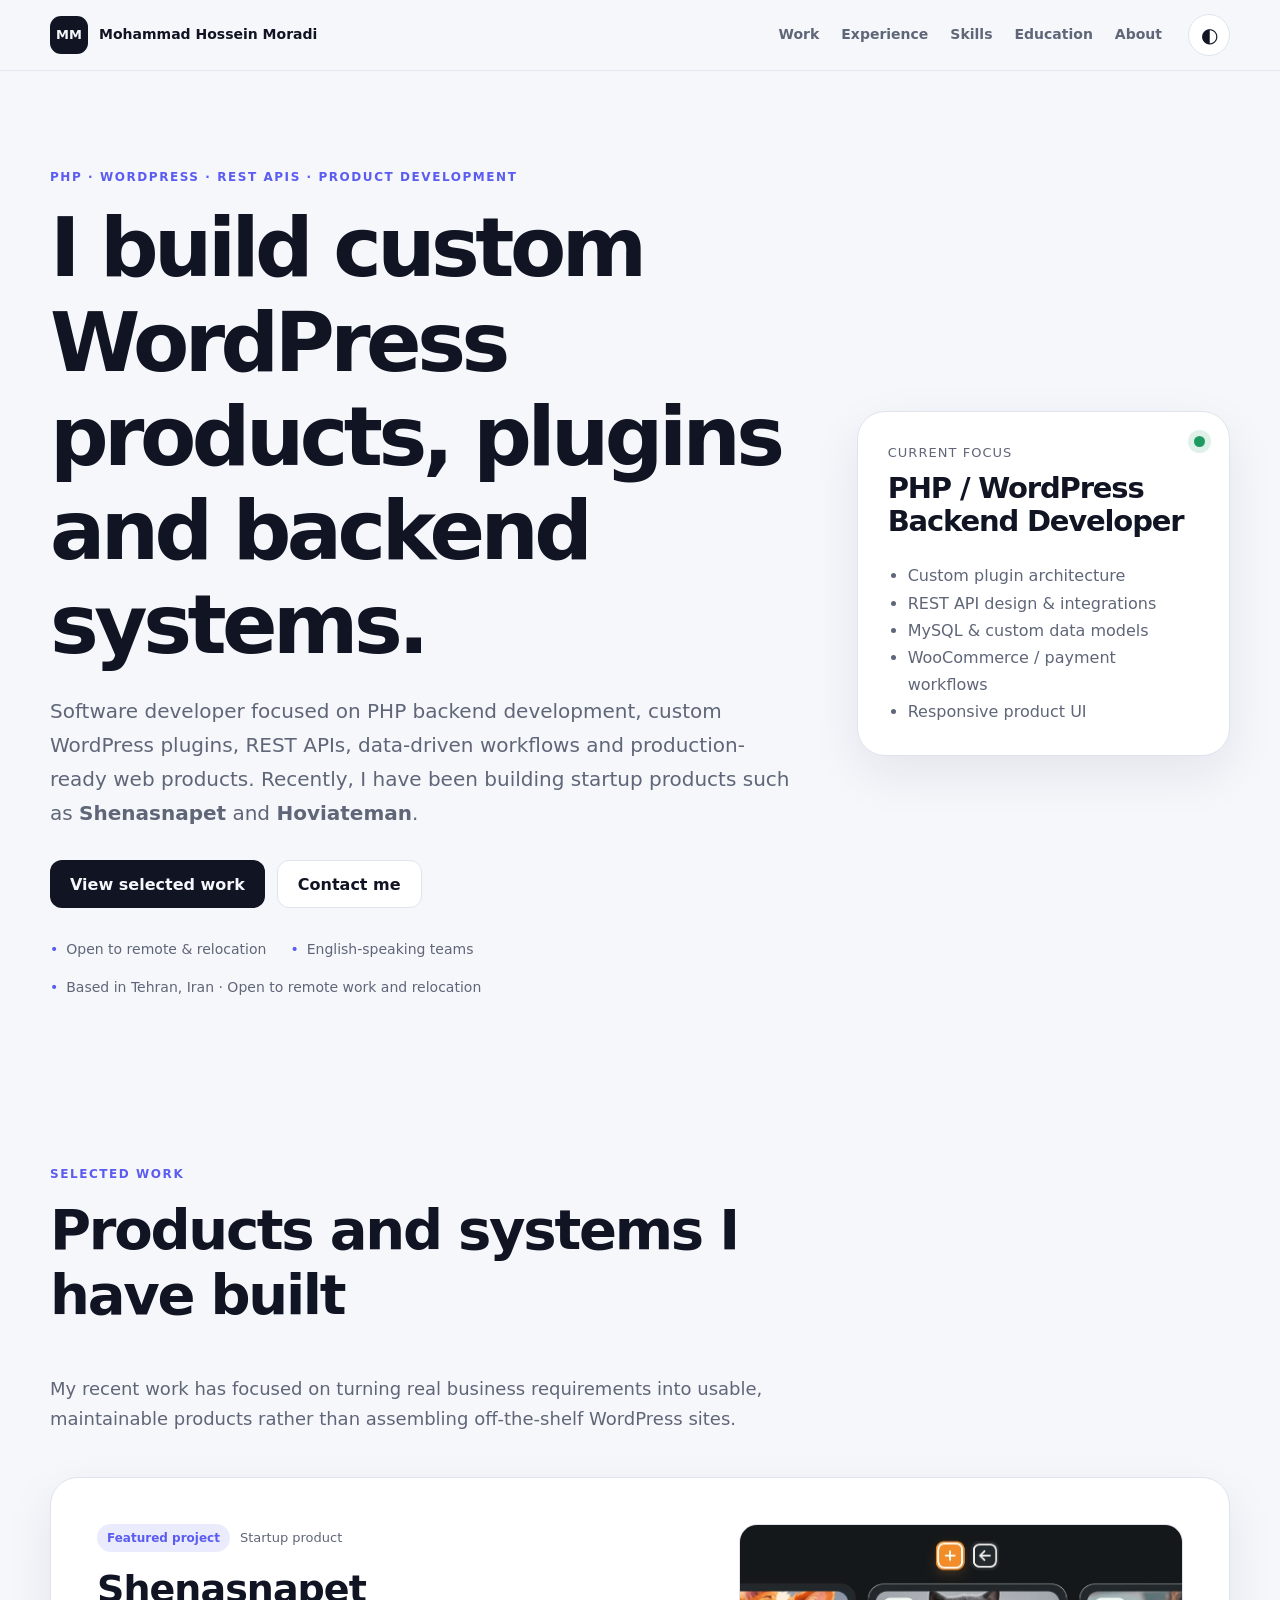
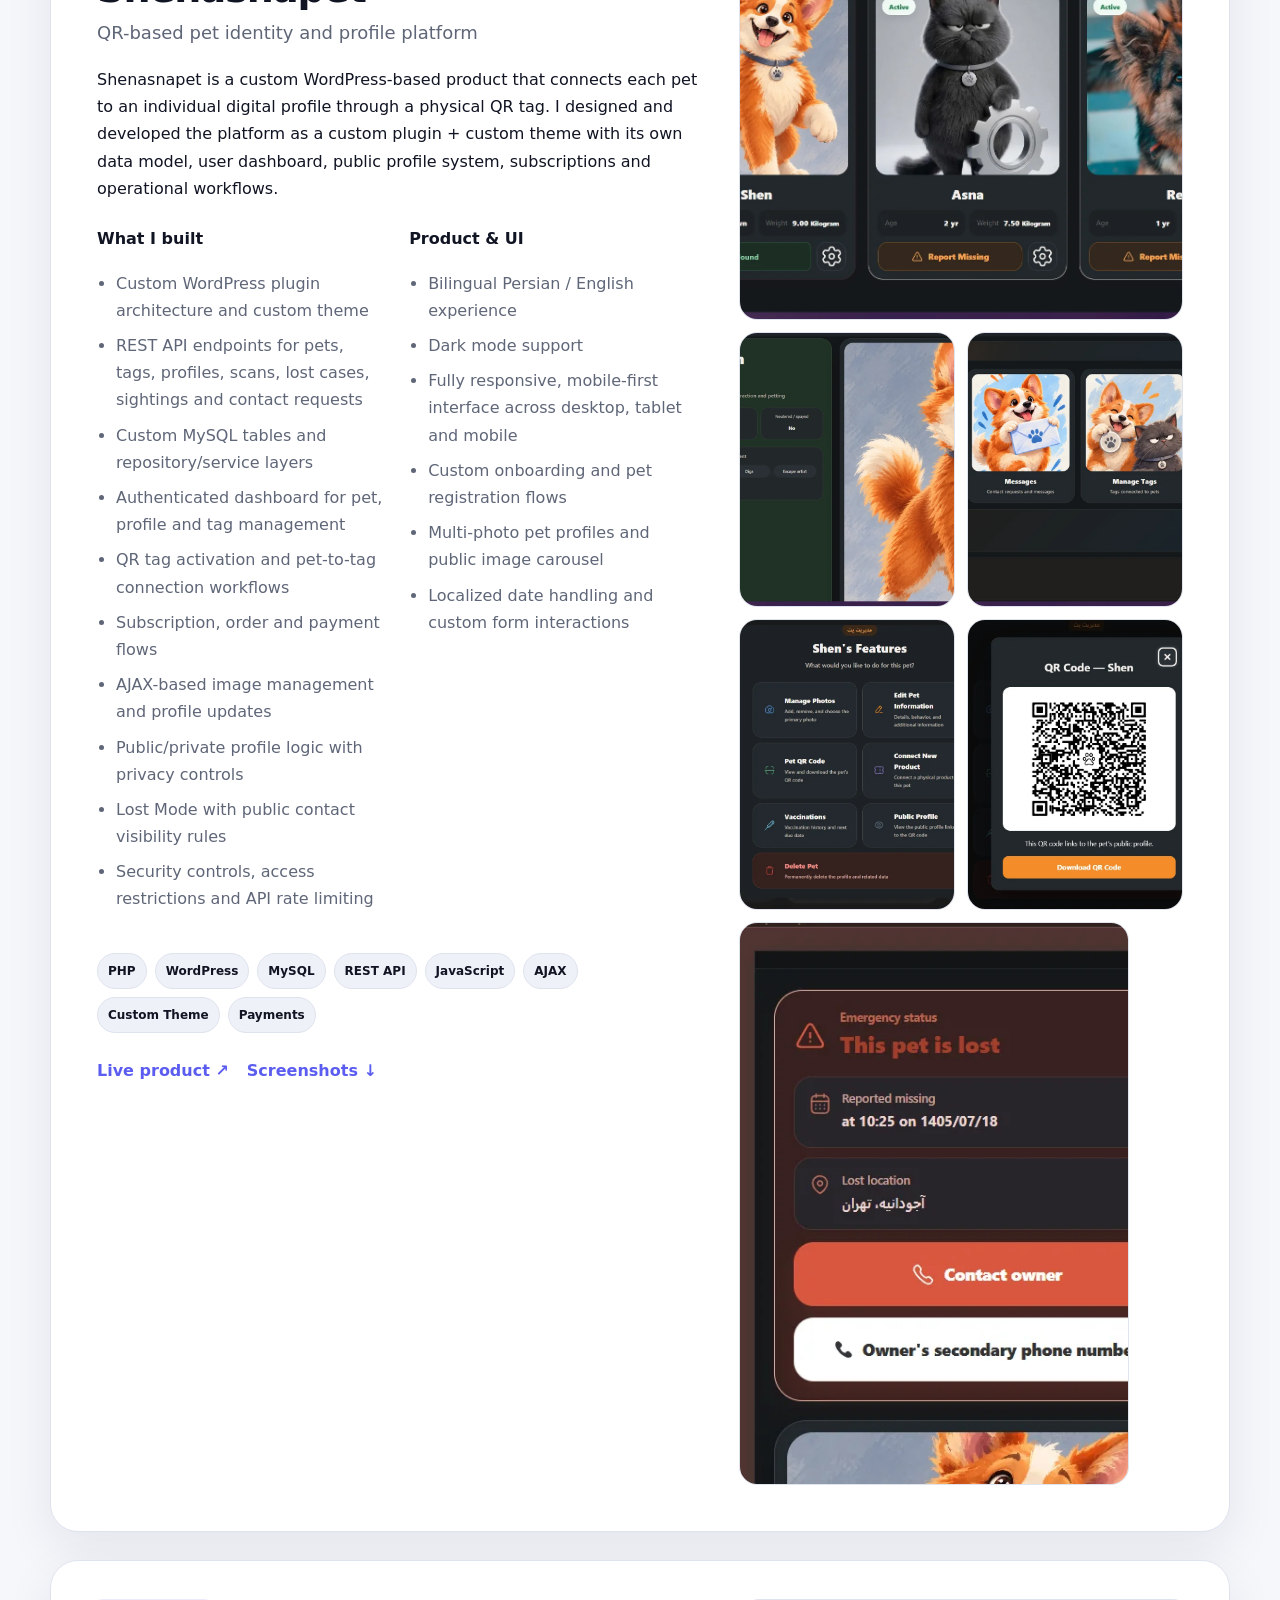
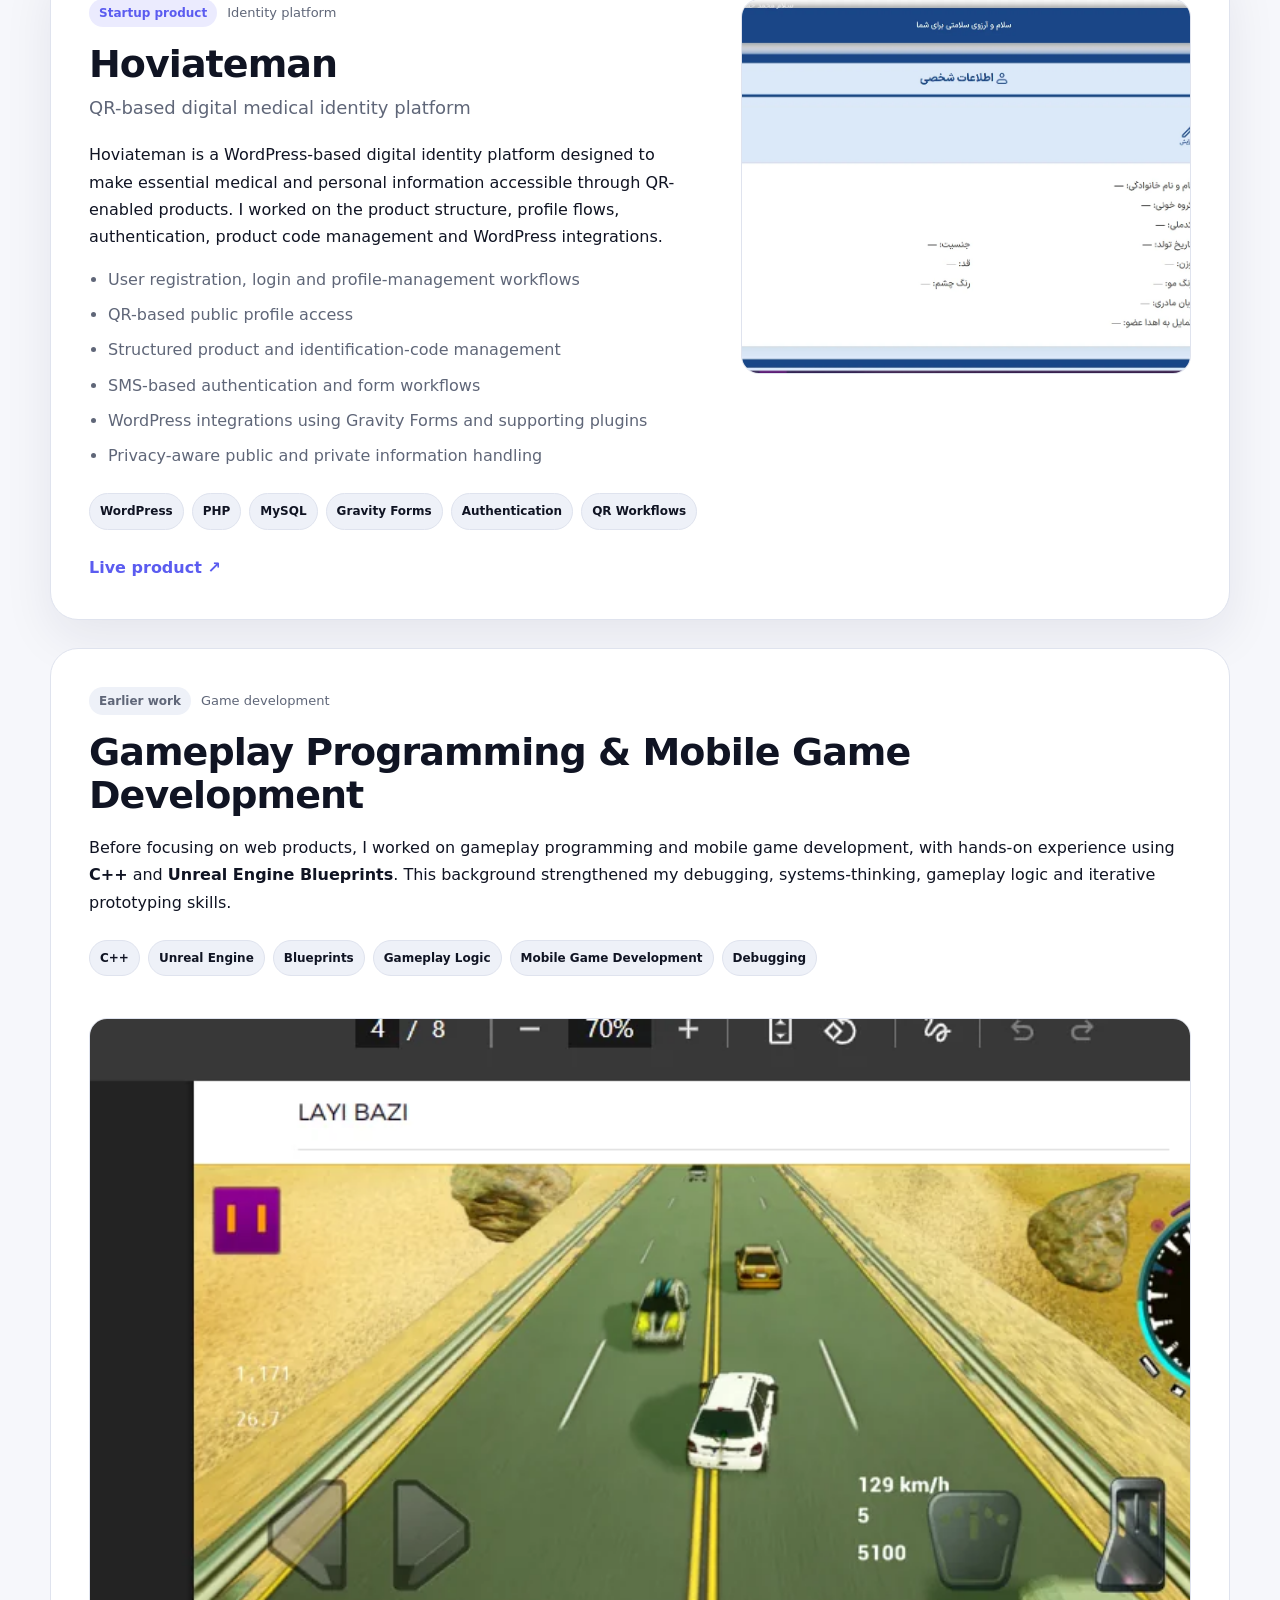
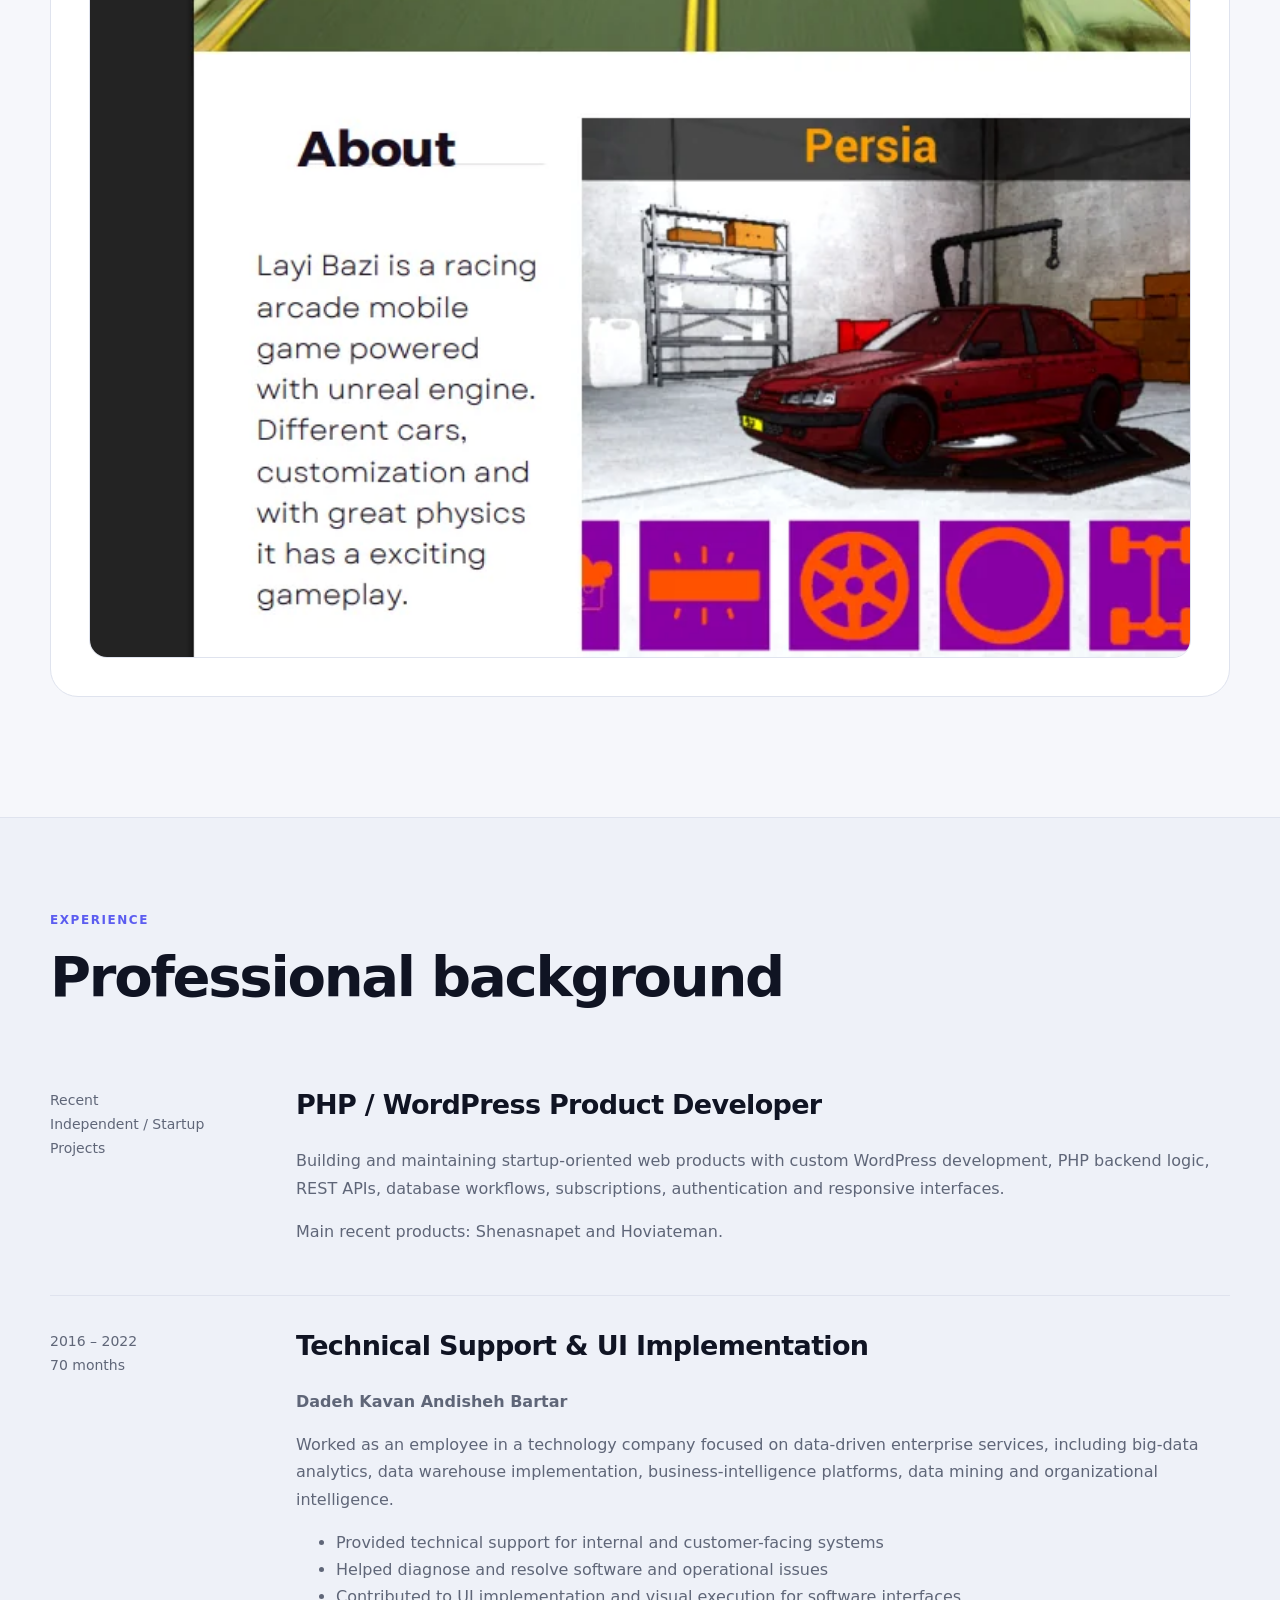
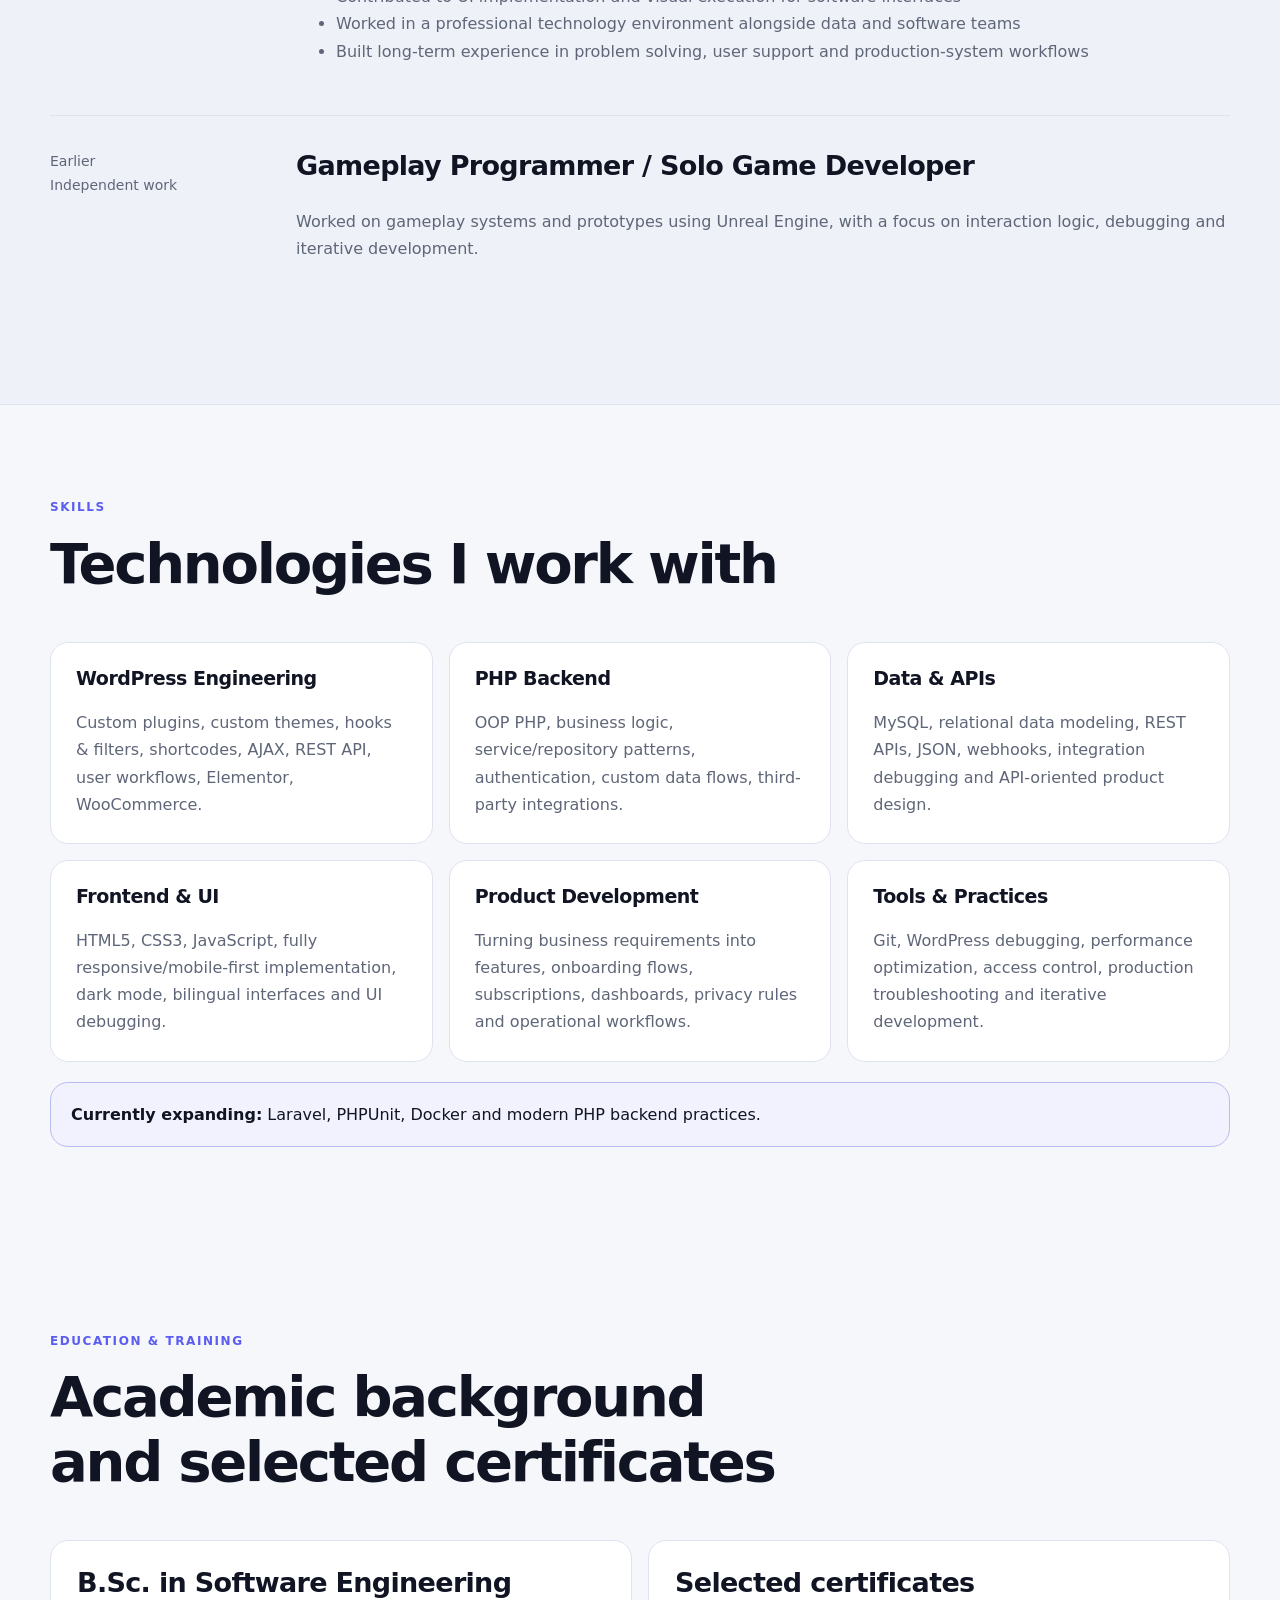
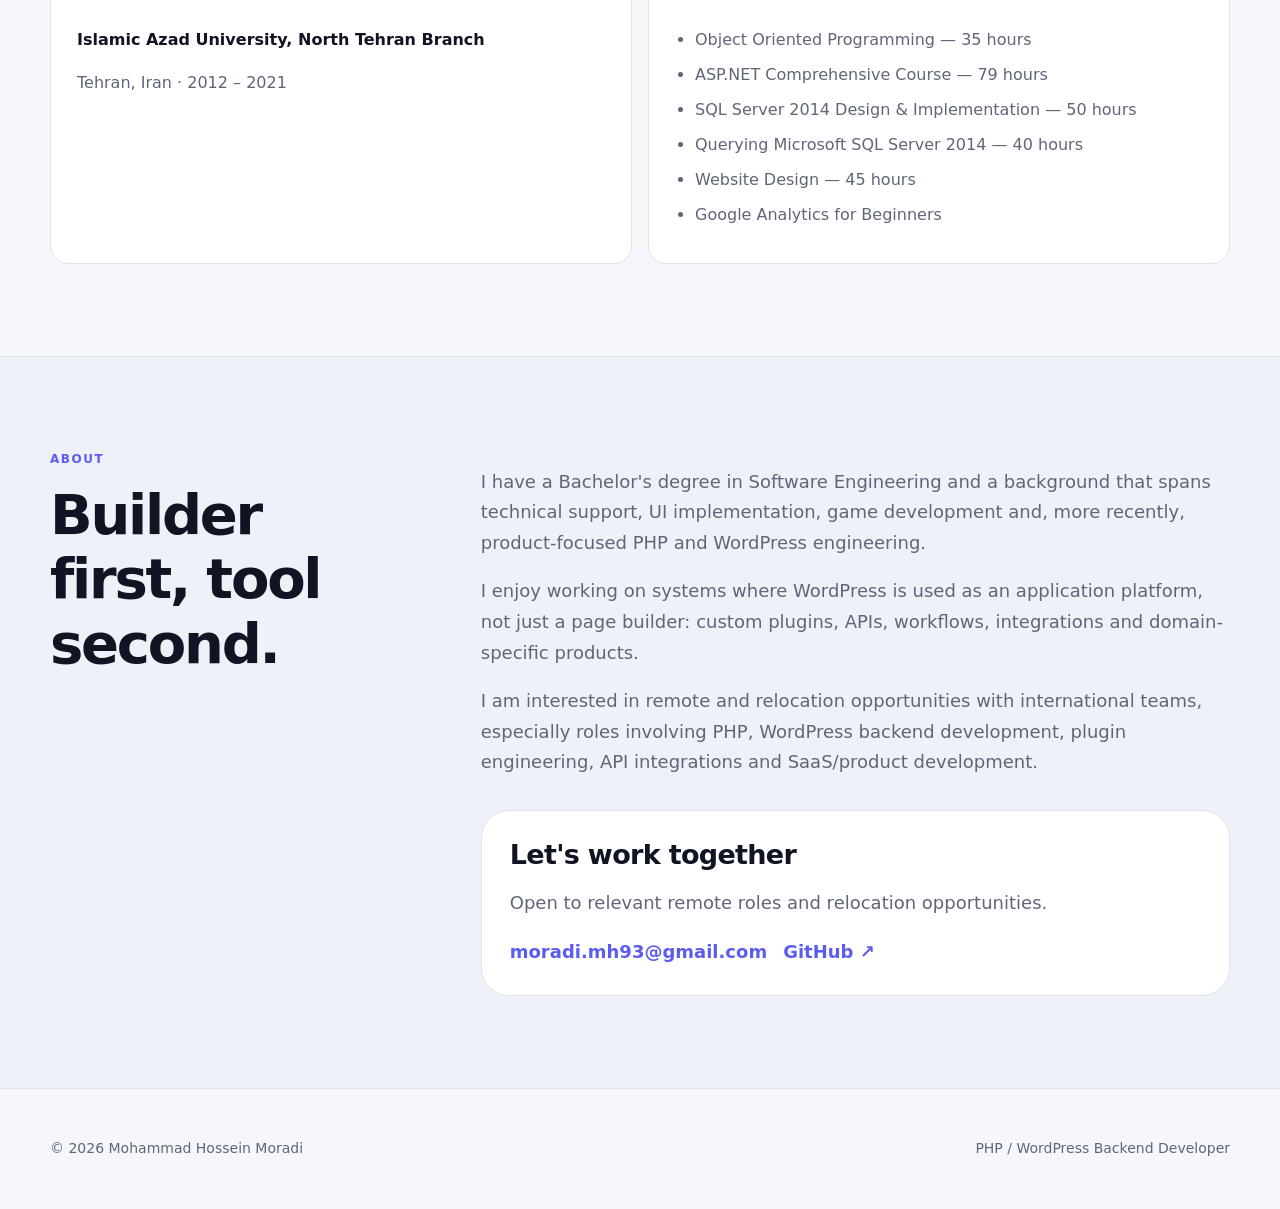
==== index.html @ b791c0c3 "Add files via upload" ====
<!doctype html>
<html lang="en" data-theme="light">
<head>
  <meta charset="utf-8">
  <meta name="viewport" content="width=device-width, initial-scale=1">
  <meta name="description" content="Mohammad Hossein Moradi — PHP / WordPress Backend Developer specializing in custom plugins, REST APIs, integrations and product development.">
  <meta name="theme-color" content="#0b1020">
  <title>Mohammad Hossein Moradi — PHP / WordPress Backend Developer</title>
  <link rel="icon" type="image/svg+xml" href="assets/favicon.svg">
  <link rel="stylesheet" href="styles.css">
</head>
<body>
  <header class="site-header">
    <div class="container nav-wrap">
      <a class="brand" href="#top" aria-label="Home">
        <span class="brand-mark">MM</span>
        <span class="brand-text">Mohammad Hossein Moradi</span>
      </a>
      <nav class="nav" aria-label="Primary navigation">
        <a href="#work">Work</a>
        <a href="#experience">Experience</a>
        <a href="#skills">Skills</a>
        <a href="#education">Education</a>
        <a href="#about">About</a>
      </nav>
      <button class="theme-toggle" id="themeToggle" type="button" aria-label="Toggle dark mode" title="Toggle theme">
        <span aria-hidden="true">◐</span>
      </button>
    </div>
  </header>

  <main id="top">
    <section class="hero">
      <div class="container hero-grid">
        <div>
          <p class="eyebrow">PHP · WordPress · REST APIs · Product Development</p>
          <h1>I build custom WordPress products, plugins and backend systems.</h1>
          <p class="lead">
            Software developer focused on PHP backend development, custom WordPress plugins,
            REST APIs, data-driven workflows and production-ready web products.
            Recently, I have been building startup products such as
            <strong>Shenasnapet</strong> and <strong>Hoviateman</strong>.
          </p>

          <div class="hero-actions">
            <a class="button primary" href="#work">View selected work</a>
            <a class="button secondary" href="mailto:moradi.mh93@gmail.com">Contact me</a>
          </div>

          <div class="quick-meta">
            <span>Open to remote & relocation</span>
            <span>English-speaking teams</span>
            <span>Based in Tehran, Iran · Open to remote work and relocation</span>
          </div>
        </div>

        <aside class="hero-card" aria-label="Core profile">
          <div class="availability-dot"></div>
          <p class="card-kicker">Current focus</p>
          <h2>PHP / WordPress Backend Developer</h2>
          <ul class="clean-list">
            <li>Custom plugin architecture</li>
            <li>REST API design & integrations</li>
            <li>MySQL & custom data models</li>
            <li>WooCommerce / payment workflows</li>
            <li>Responsive product UI</li>
          </ul>
        </aside>
      </div>
    </section>

    <section class="section" id="work">
      <div class="container">
        <div class="section-heading">
          <p class="eyebrow">Selected work</p>
          <h2>Products and systems I have built</h2>
          <p>
            My recent work has focused on turning real business requirements into usable,
            maintainable products rather than assembling off-the-shelf WordPress sites.
          </p>
        </div>

        <article class="project featured">
          <div class="project-copy">
            <div class="project-topline">
              <span class="badge">Featured project</span>
              <span class="project-type">Startup product</span>
            </div>
            <h3>Shenasnapet</h3>
            <p class="project-subtitle">QR-based pet identity and profile platform</p>
            <p>
              Shenasnapet is a custom WordPress-based product that connects each pet to an
              individual digital profile through a physical QR tag. I designed and developed
              the platform as a custom plugin + custom theme with its own data model,
              user dashboard, public profile system, subscriptions and operational workflows.
            </p>

            <div class="project-grid">
              <div>
                <h4>What I built</h4>
                <ul>
                  <li>Custom WordPress plugin architecture and custom theme</li>
                  <li>REST API endpoints for pets, tags, profiles, scans, lost cases, sightings and contact requests</li>
                  <li>Custom MySQL tables and repository/service layers</li>
                  <li>Authenticated dashboard for pet, profile and tag management</li>
                  <li>QR tag activation and pet-to-tag connection workflows</li>
                  <li>Subscription, order and payment flows</li>
                  <li>AJAX-based image management and profile updates</li>
                  <li>Public/private profile logic with privacy controls</li>
                  <li>Lost Mode with public contact visibility rules</li>
                  <li>Security controls, access restrictions and API rate limiting</li>
                </ul>
              </div>
              <div>
                <h4>Product & UI</h4>
                <ul>
                  <li>Bilingual Persian / English experience</li>
                  <li>Dark mode support</li>
                  <li>Fully responsive, mobile-first interface across desktop, tablet and mobile</li>
                  <li>Custom onboarding and pet registration flows</li>
                  <li>Multi-photo pet profiles and public image carousel</li>
                  <li>Localized date handling and custom form interactions</li>
                </ul>
              </div>
            </div>

            <div class="stack">
              <span>PHP</span><span>WordPress</span><span>MySQL</span><span>REST API</span>
              <span>JavaScript</span><span>AJAX</span><span>Custom Theme</span><span>Payments</span>
            </div>

            <div class="project-links">
              <a href="https://shenasnapet.ir" target="_blank" rel="noopener noreferrer">Live product ↗</a>
              <a href="#screenshots-shenasnapet">Screenshots ↓</a>
            </div>
          </div>

          <div class="project-visual" id="screenshots-shenasnapet">
            <figure class="portfolio-shot portfolio-shot-large">
              <img src="assets/shenasnapet-pets.webp" alt="Shenasnapet pet management dashboard in dark mode" loading="lazy">
              <figcaption>Pet management dashboard · status, lost mode and pet actions</figcaption>
            </figure>
            <div class="shot-row">
              <figure class="portfolio-shot">
                <img src="assets/shenasnapet-profile.webp" alt="Shenasnapet public pet profile" loading="lazy">
                <figcaption>Public pet profile</figcaption>
              </figure>
              <figure class="portfolio-shot">
                <img src="assets/shenasnapet-dashboard.webp" alt="Shenasnapet user dashboard in dark mode" loading="lazy">
                <figcaption>User dashboard · bilingual UI & dark mode</figcaption>
              </figure>
            </div>
            <div class="shot-row">
              <figure class="portfolio-shot">
                <img src="assets/shenasnapet-features.webp" alt="Shenasnapet pet management feature modal" loading="lazy">
                <figcaption>Custom feature and management modal</figcaption>
              </figure>
              <figure class="portfolio-shot">
                <img src="assets/shenasnapet-qr.webp" alt="Shenasnapet QR code workflow" loading="lazy">
                <figcaption>QR profile workflow</figcaption>
              </figure>
            </div>
            <div class="shot-row shot-row-mobile">
              <figure class="portfolio-shot mobile-shot">
                <img src="assets/shenasnapet-mobile-profile.webp" alt="Shenasnapet responsive mobile public profile" loading="lazy">
                <figcaption>Responsive mobile public profile (3:4)</figcaption>
              </figure>
            </div>
          </div>
        </article>

        <article class="project">
          <div class="project-copy">
            <div class="project-topline">
              <span class="badge">Startup product</span>
              <span class="project-type">Identity platform</span>
            </div>
            <h3>Hoviateman</h3>
            <p class="project-subtitle">QR-based digital medical identity platform</p>
            <p>
              Hoviateman is a WordPress-based digital identity platform designed to make
              essential medical and personal information accessible through QR-enabled products.
              I worked on the product structure, profile flows, authentication, product code
              management and WordPress integrations.
            </p>

            <ul>
              <li>User registration, login and profile-management workflows</li>
              <li>QR-based public profile access</li>
              <li>Structured product and identification-code management</li>
              <li>SMS-based authentication and form workflows</li>
              <li>WordPress integrations using Gravity Forms and supporting plugins</li>
              <li>Privacy-aware public and private information handling</li>
            </ul>

            <div class="stack">
              <span>WordPress</span><span>PHP</span><span>MySQL</span>
              <span>Gravity Forms</span><span>Authentication</span><span>QR Workflows</span>
            </div>

            <div class="project-links">
              <a href="https://hoviateman.ir" target="_blank" rel="noopener noreferrer">Live product ↗</a>
            </div>
          </div>

          <div class="project-visual">
            <figure class="portfolio-shot portfolio-shot-large">
              <img src="assets/hoviateman-dashboard.webp" alt="Hoviateman profile management dashboard" loading="lazy">
              <figcaption>Profile management interface · privacy-safe crop</figcaption>
            </figure>
          </div>
        </article>

        <article class="project compact-project game-project">
          <div class="project-copy">
            <div class="project-topline">
              <span class="badge subtle">Earlier work</span>
              <span class="project-type">Game development</span>
            </div>
            <h3>Gameplay Programming & Mobile Game Development</h3>
            <p>
              Before focusing on web products, I worked on gameplay programming and mobile game
              development, with hands-on experience using <strong>C++</strong> and
              <strong>Unreal Engine Blueprints</strong>. This background strengthened my debugging,
              systems-thinking, gameplay logic and iterative prototyping skills.
            </p>
            <div class="stack">
              <span>C++</span><span>Unreal Engine</span><span>Blueprints</span>
              <span>Gameplay Logic</span><span>Mobile Game Development</span><span>Debugging</span>
            </div>
          </div>
          <div class="project-visual">
            <figure class="portfolio-shot portfolio-shot-large">
              <img src="assets/layibazi.webp" alt="Sample mobile racing game project developed with Unreal Engine" loading="lazy">
              <figcaption>Sample mobile racing game prototype / project</figcaption>
            </figure>
          </div>
        </article>
      </div>
    </section>

    <section class="section alt" id="experience">
      <div class="container">
        <div class="section-heading">
          <p class="eyebrow">Experience</p>
          <h2>Professional background</h2>
        </div>

        <div class="timeline">
          <article class="timeline-item">
            <div class="timeline-meta">
              <span>Recent</span>
              <span>Independent / Startup Projects</span>
            </div>
            <div>
              <h3>PHP / WordPress Product Developer</h3>
              <p>
                Building and maintaining startup-oriented web products with custom WordPress
                development, PHP backend logic, REST APIs, database workflows, subscriptions,
                authentication and responsive interfaces.
              </p>
              <p class="muted">
                Main recent products: Shenasnapet and Hoviateman.
              </p>
            </div>
          </article>

          <article class="timeline-item">
            <div class="timeline-meta">
              <span>2016 – 2022</span>
              <span>70 months</span>
            </div>
            <div>
              <h3>Technical Support & UI Implementation</h3>
              <p><strong>Dadeh Kavan Andisheh Bartar</strong></p>
              <p>
                Worked as an employee in a technology company focused on data-driven enterprise
                services, including big-data analytics, data warehouse implementation,
                business-intelligence platforms, data mining and organizational intelligence.
              </p>
              <ul>
                <li>Provided technical support for internal and customer-facing systems</li>
                <li>Helped diagnose and resolve software and operational issues</li>
                <li>Contributed to UI implementation and visual execution for software interfaces</li>
                <li>Worked in a professional technology environment alongside data and software teams</li>
                <li>Built long-term experience in problem solving, user support and production-system workflows</li>
              </ul>
            </div>
          </article>

          <article class="timeline-item">
            <div class="timeline-meta">
              <span>Earlier</span>
              <span>Independent work</span>
            </div>
            <div>
              <h3>Gameplay Programmer / Solo Game Developer</h3>
              <p>
                Worked on gameplay systems and prototypes using Unreal Engine, with a focus on
                interaction logic, debugging and iterative development.
              </p>
            </div>
          </article>
        </div>
      </div>
    </section>

    <section class="section" id="skills">
      <div class="container">
        <div class="section-heading">
          <p class="eyebrow">Skills</p>
          <h2>Technologies I work with</h2>
        </div>

        <div class="skills-grid">
          <div class="skill-card">
            <h3>WordPress Engineering</h3>
            <p>Custom plugins, custom themes, hooks & filters, shortcodes, AJAX, REST API, user workflows, Elementor, WooCommerce.</p>
          </div>
          <div class="skill-card">
            <h3>PHP Backend</h3>
            <p>OOP PHP, business logic, service/repository patterns, authentication, custom data flows, third-party integrations.</p>
          </div>
          <div class="skill-card">
            <h3>Data & APIs</h3>
            <p>MySQL, relational data modeling, REST APIs, JSON, webhooks, integration debugging and API-oriented product design.</p>
          </div>
          <div class="skill-card">
            <h3>Frontend & UI</h3>
            <p>HTML5, CSS3, JavaScript, fully responsive/mobile-first implementation, dark mode, bilingual interfaces and UI debugging.</p>
          </div>
          <div class="skill-card">
            <h3>Product Development</h3>
            <p>Turning business requirements into features, onboarding flows, subscriptions, dashboards, privacy rules and operational workflows.</p>
          </div>
          <div class="skill-card">
            <h3>Tools & Practices</h3>
            <p>Git, WordPress debugging, performance optimization, access control, production troubleshooting and iterative development.</p>
          </div>
        </div>

        <div class="learning-note">
          <strong>Currently expanding:</strong>
          Laravel, PHPUnit, Docker and modern PHP backend practices.
        </div>
      </div>
    </section>

    <section class="section" id="education">
      <div class="container">
        <div class="section-heading">
          <p class="eyebrow">Education & training</p>
          <h2>Academic background and selected certificates</h2>
        </div>

        <div class="edu-grid">
          <div class="edu-card">
            <h3>B.Sc. in Software Engineering</h3>
            <p><strong>Islamic Azad University, North Tehran Branch</strong></p>
            <p class="muted">Tehran, Iran · 2012 – 2021</p>
          </div>

          <div class="edu-card">
            <h3>Selected certificates</h3>
            <ul>
              <li>Object Oriented Programming — 35 hours</li>
              <li>ASP.NET Comprehensive Course — 79 hours</li>
              <li>SQL Server 2014 Design & Implementation — 50 hours</li>
              <li>Querying Microsoft SQL Server 2014 — 40 hours</li>
              <li>Website Design — 45 hours</li>
              <li>Google Analytics for Beginners</li>
            </ul>
          </div>
        </div>
      </div>
    </section>

    <section class="section alt" id="about">
      <div class="container about-grid">
        <div>
          <p class="eyebrow">About</p>
          <h2>Builder first, tool second.</h2>
        </div>
        <div class="about-copy">
          <p>
            I have a Bachelor's degree in Software Engineering and a background that spans
            technical support, UI implementation, game development and, more recently,
            product-focused PHP and WordPress engineering.
          </p>
          <p>
            I enjoy working on systems where WordPress is used as an application platform,
            not just a page builder: custom plugins, APIs, workflows, integrations and
            domain-specific products.
          </p>
          <p>
            I am interested in remote and relocation opportunities with international teams,
            especially roles involving PHP, WordPress backend development, plugin engineering,
            API integrations and SaaS/product development.
          </p>

          <div class="contact-card">
            <h3>Let's work together</h3>
            <p>Open to relevant remote roles and relocation opportunities.</p>
            <div class="contact-links">
              <a href="mailto:moradi.mh93@gmail.com">moradi.mh93@gmail.com</a>
              <a href="https://github.com/mhmoradi93" target="_blank" rel="noopener noreferrer">GitHub ↗</a>
            </div>
          </div>
        </div>
      </div>
    </section>
  </main>

  <footer class="site-footer">
    <div class="container footer-wrap">
      <p>© <span id="year"></span> Mohammad Hossein Moradi</p>
      <p>PHP / WordPress Backend Developer</p>
    </div>
  </footer>

  <script src="script.js"></script>
</body>
</html>
---- styles.css ----
:root {
  --bg: #f6f7fb;
  --surface: #ffffff;
  --surface-2: #eef1f8;
  --text: #101423;
  --muted: #5f6678;
  --line: #dfe3ee;
  --accent: #5b5cf0;
  --accent-2: #3a3cc7;
  --success: #1e9a62;
  --shadow: 0 18px 50px rgba(24, 31, 61, .08);
  --radius-lg: 28px;
  --radius-md: 18px;
  --radius-sm: 12px;
  --container: 1180px;
}

html[data-theme="dark"] {
  --bg: #0b1020;
  --surface: #11182c;
  --surface-2: #161f37;
  --text: #eef2ff;
  --muted: #a9b2c8;
  --line: #26314d;
  --accent: #8b8cff;
  --accent-2: #b0b1ff;
  --success: #66d3a2;
  --shadow: 0 18px 50px rgba(0, 0, 0, .22);
}

* { box-sizing: border-box; }
html { scroll-behavior: smooth; }
body {
  margin: 0;
  background: var(--bg);
  color: var(--text);
  font-family: Inter, ui-sans-serif, system-ui, -apple-system, BlinkMacSystemFont, "Segoe UI", sans-serif;
  line-height: 1.7;
  transition: background-color .2s ease, color .2s ease;
}

a { color: inherit; }
img { max-width: 100%; display: block; }
.container { width: min(calc(100% - 40px), var(--container)); margin-inline: auto; }

.site-header {
  position: sticky;
  top: 0;
  z-index: 50;
  backdrop-filter: blur(16px);
  background: color-mix(in srgb, var(--bg) 86%, transparent);
  border-bottom: 1px solid color-mix(in srgb, var(--line) 75%, transparent);
}

.nav-wrap {
  min-height: 70px;
  display: flex;
  align-items: center;
  gap: 26px;
}

.brand {
  display: flex;
  align-items: center;
  gap: 11px;
  text-decoration: none;
  font-weight: 800;
  margin-right: auto;
}

.brand-mark {
  width: 38px;
  height: 38px;
  display: grid;
  place-items: center;
  background: var(--text);
  color: var(--bg);
  border-radius: 11px;
  font-size: 13px;
}

.brand-text { font-size: 14px; }
.nav { display: flex; align-items: center; gap: 22px; }
.nav a {
  text-decoration: none;
  color: var(--muted);
  font-size: 14px;
  font-weight: 650;
}
.nav a:hover { color: var(--text); }

.theme-toggle {
  width: 42px;
  height: 42px;
  border: 1px solid var(--line);
  background: var(--surface);
  color: var(--text);
  border-radius: 50%;
  cursor: pointer;
  font-size: 20px;
}

.hero { padding: 96px 0 72px; }
.hero-grid {
  display: grid;
  grid-template-columns: 1.5fr .75fr;
  gap: 60px;
  align-items: center;
}
.eyebrow {
  margin: 0 0 14px;
  text-transform: uppercase;
  letter-spacing: .13em;
  color: var(--accent);
  font-size: 12px;
  font-weight: 850;
}
h1, h2, h3, h4 { line-height: 1.15; margin-top: 0; }
h1 {
  margin-bottom: 22px;
  font-size: clamp(48px, 6.4vw, 84px);
  letter-spacing: -.055em;
  max-width: 950px;
}
h2 { font-size: clamp(34px, 4.6vw, 56px); letter-spacing: -.04em; }
h3 { font-size: 27px; letter-spacing: -.025em; }
h4 { font-size: 16px; }

.lead {
  max-width: 760px;
  font-size: 20px;
  color: var(--muted);
  margin-bottom: 30px;
}

.hero-actions { display: flex; flex-wrap: wrap; gap: 12px; margin-bottom: 30px; }
.button {
  display: inline-flex;
  align-items: center;
  justify-content: center;
  min-height: 48px;
  padding: 0 20px;
  border-radius: 12px;
  text-decoration: none;
  font-weight: 750;
}
.button.primary { background: var(--text); color: var(--bg); }
.button.secondary { background: var(--surface); border: 1px solid var(--line); }

.quick-meta { display: flex; flex-wrap: wrap; gap: 14px 24px; color: var(--muted); font-size: 14px; }
.quick-meta span::before { content: "•"; margin-right: 8px; color: var(--accent); }

.hero-card {
  position: relative;
  padding: 30px;
  background: var(--surface);
  border: 1px solid var(--line);
  border-radius: var(--radius-lg);
  box-shadow: var(--shadow);
}
.hero-card h2 { font-size: 29px; }
.card-kicker { color: var(--muted); margin: 0 0 8px; font-size: 13px; text-transform: uppercase; letter-spacing: .08em; }
.availability-dot {
  position: absolute;
  right: 24px;
  top: 24px;
  width: 11px;
  height: 11px;
  background: var(--success);
  border-radius: 50%;
  box-shadow: 0 0 0 6px color-mix(in srgb, var(--success) 14%, transparent);
}
.clean-list { margin: 20px 0 0; padding-left: 20px; color: var(--muted); }

.section { padding: 92px 0; }
.section.alt { background: var(--surface-2); border-block: 1px solid var(--line); }
.section-heading { max-width: 760px; margin-bottom: 42px; }
.section-heading p:not(.eyebrow) { color: var(--muted); font-size: 18px; }

.project {
  display: grid;
  grid-template-columns: 1.15fr .85fr;
  gap: 42px;
  padding: 38px;
  background: var(--surface);
  border: 1px solid var(--line);
  border-radius: var(--radius-lg);
  box-shadow: var(--shadow);
  margin-bottom: 28px;
}
.project.featured { padding: 46px; }
.project.compact-project { grid-template-columns: 1fr; box-shadow: none; }

.project-topline { display: flex; gap: 10px; align-items: center; margin-bottom: 16px; }
.badge {
  display: inline-flex;
  align-items: center;
  min-height: 28px;
  padding: 0 10px;
  border-radius: 999px;
  background: color-mix(in srgb, var(--accent) 12%, transparent);
  color: var(--accent);
  font-size: 12px;
  font-weight: 800;
}
.badge.subtle { background: var(--surface-2); color: var(--muted); }
.project-type { color: var(--muted); font-size: 13px; }
.project h3 { font-size: 38px; margin-bottom: 6px; }
.project-subtitle { color: var(--muted); font-size: 18px; margin-top: 0; }

.project-grid {
  display: grid;
  grid-template-columns: 1fr 1fr;
  gap: 24px;
  margin: 28px 0 20px;
}
.project ul { color: var(--muted); padding-left: 19px; }
.project li { margin-bottom: 8px; }

.stack { display: flex; flex-wrap: wrap; gap: 8px; margin-top: 24px; }
.stack span {
  padding: 7px 10px;
  border: 1px solid var(--line);
  background: var(--surface-2);
  border-radius: 999px;
  font-size: 12px;
  font-weight: 750;
}

.project-links { display: flex; flex-wrap: wrap; gap: 18px; margin-top: 24px; }
.project-links a { color: var(--accent); font-weight: 800; text-decoration: none; }

.project-visual { display: grid; gap: 12px; align-content: start; }
.shot-row { display: grid; grid-template-columns: 1fr 1fr; gap: 12px; }
.shot {
  min-height: 180px;
  display: grid;
  place-content: center;
  text-align: center;
  padding: 20px;
  color: var(--muted);
  background:
    linear-gradient(135deg, color-mix(in srgb, var(--accent) 9%, var(--surface-2)), var(--surface-2));
  border: 1px dashed color-mix(in srgb, var(--accent) 45%, var(--line));
  border-radius: var(--radius-md);
}
.shot-large { min-height: 330px; }
.shot span { font-weight: 750; color: var(--text); }
.shot small { display: block; margin-top: 8px; }

.timeline { display: grid; gap: 0; }
.timeline-item {
  display: grid;
  grid-template-columns: 210px 1fr;
  gap: 36px;
  padding: 34px 0;
  border-top: 1px solid var(--line);
}
.timeline-item:first-child { border-top: 0; }
.timeline-meta { color: var(--muted); display: flex; flex-direction: column; font-size: 14px; }
.timeline-item p, .timeline-item li { color: var(--muted); }
.muted { color: var(--muted); }

.skills-grid {
  display: grid;
  grid-template-columns: repeat(3, 1fr);
  gap: 16px;
}
.skill-card {
  padding: 25px;
  background: var(--surface);
  border: 1px solid var(--line);
  border-radius: var(--radius-md);
}
.skill-card h3 { font-size: 19px; }
.skill-card p { color: var(--muted); margin-bottom: 0; }

.learning-note {
  margin-top: 20px;
  padding: 18px 20px;
  background: color-mix(in srgb, var(--accent) 8%, var(--surface));
  border: 1px solid color-mix(in srgb, var(--accent) 30%, var(--line));
  border-radius: var(--radius-md);
}

.about-grid { display: grid; grid-template-columns: .65fr 1.35fr; gap: 70px; }
.about-copy { font-size: 18px; }
.about-copy > p { color: var(--muted); }

.contact-card {
  margin-top: 32px;
  padding: 28px;
  background: var(--surface);
  border: 1px solid var(--line);
  border-radius: var(--radius-lg);
}
.contact-card h3 { margin-bottom: 8px; }
.contact-card p { color: var(--muted); }
.contact-links { display: flex; flex-wrap: wrap; gap: 16px; }
.contact-links a { color: var(--accent); font-weight: 750; text-decoration: none; }

.site-footer { padding: 34px 0; }
.footer-wrap { display: flex; justify-content: space-between; gap: 20px; color: var(--muted); font-size: 14px; }

@media (max-width: 900px) {
  .nav { display: none; }
  .hero { padding-top: 66px; }
  .hero-grid, .project, .about-grid { grid-template-columns: 1fr; }
  .hero-grid { gap: 34px; }
  .project-grid { grid-template-columns: 1fr; }
  .skills-grid { grid-template-columns: 1fr 1fr; }
  .edu-grid { grid-template-columns: 1fr; }
  .game-project { grid-template-columns: 1fr; }
  .timeline-item { grid-template-columns: 1fr; gap: 8px; }
}

@media (max-width: 620px) {
  .container { width: min(calc(100% - 28px), var(--container)); }
  .brand-text { display: none; }
  h1 { font-size: 45px; }
  .lead { font-size: 18px; }
  .section { padding: 68px 0; }
  .project, .project.featured { padding: 24px; }
  .skills-grid, .shot-row { grid-template-columns: 1fr; }
  .footer-wrap { flex-direction: column; }
}


.portfolio-shot {
  margin: 0;
  overflow: hidden;
  background: var(--surface-2);
  border: 1px solid var(--line);
  border-radius: var(--radius-md);
}
.portfolio-shot img {
  width: 100%;
  height: 100%;
  min-height: 210px;
  object-fit: cover;
  display: block;
}
.portfolio-shot-large img {
  min-height: 330px;
}
.portfolio-shot figcaption {
  padding: 11px 13px;
  color: var(--muted);
  font-size: 12px;
  font-weight: 700;
  border-top: 1px solid var(--line);
}
.visual-note {
  margin: 2px 2px 0;
  color: var(--muted);
  font-size: 12px;
}
.contact-pending {
  color: var(--muted);
  font-size: 14px;
  font-weight: 650;
}


.edu-grid {
  display: grid;
  grid-template-columns: 1fr 1fr;
  gap: 16px;
}
.edu-card {
  padding: 26px;
  background: var(--surface);
  border: 1px solid var(--line);
  border-radius: var(--radius-md);
}
.edu-card ul {
  margin: 0;
  padding-left: 20px;
  color: var(--muted);
}
.edu-card li { margin-bottom: 8px; }
.game-project { grid-template-columns: 1fr 1fr; }
.mobile-shot img { object-fit: cover; }
.shot-row-mobile { grid-template-columns: 1fr; max-width: 390px; }
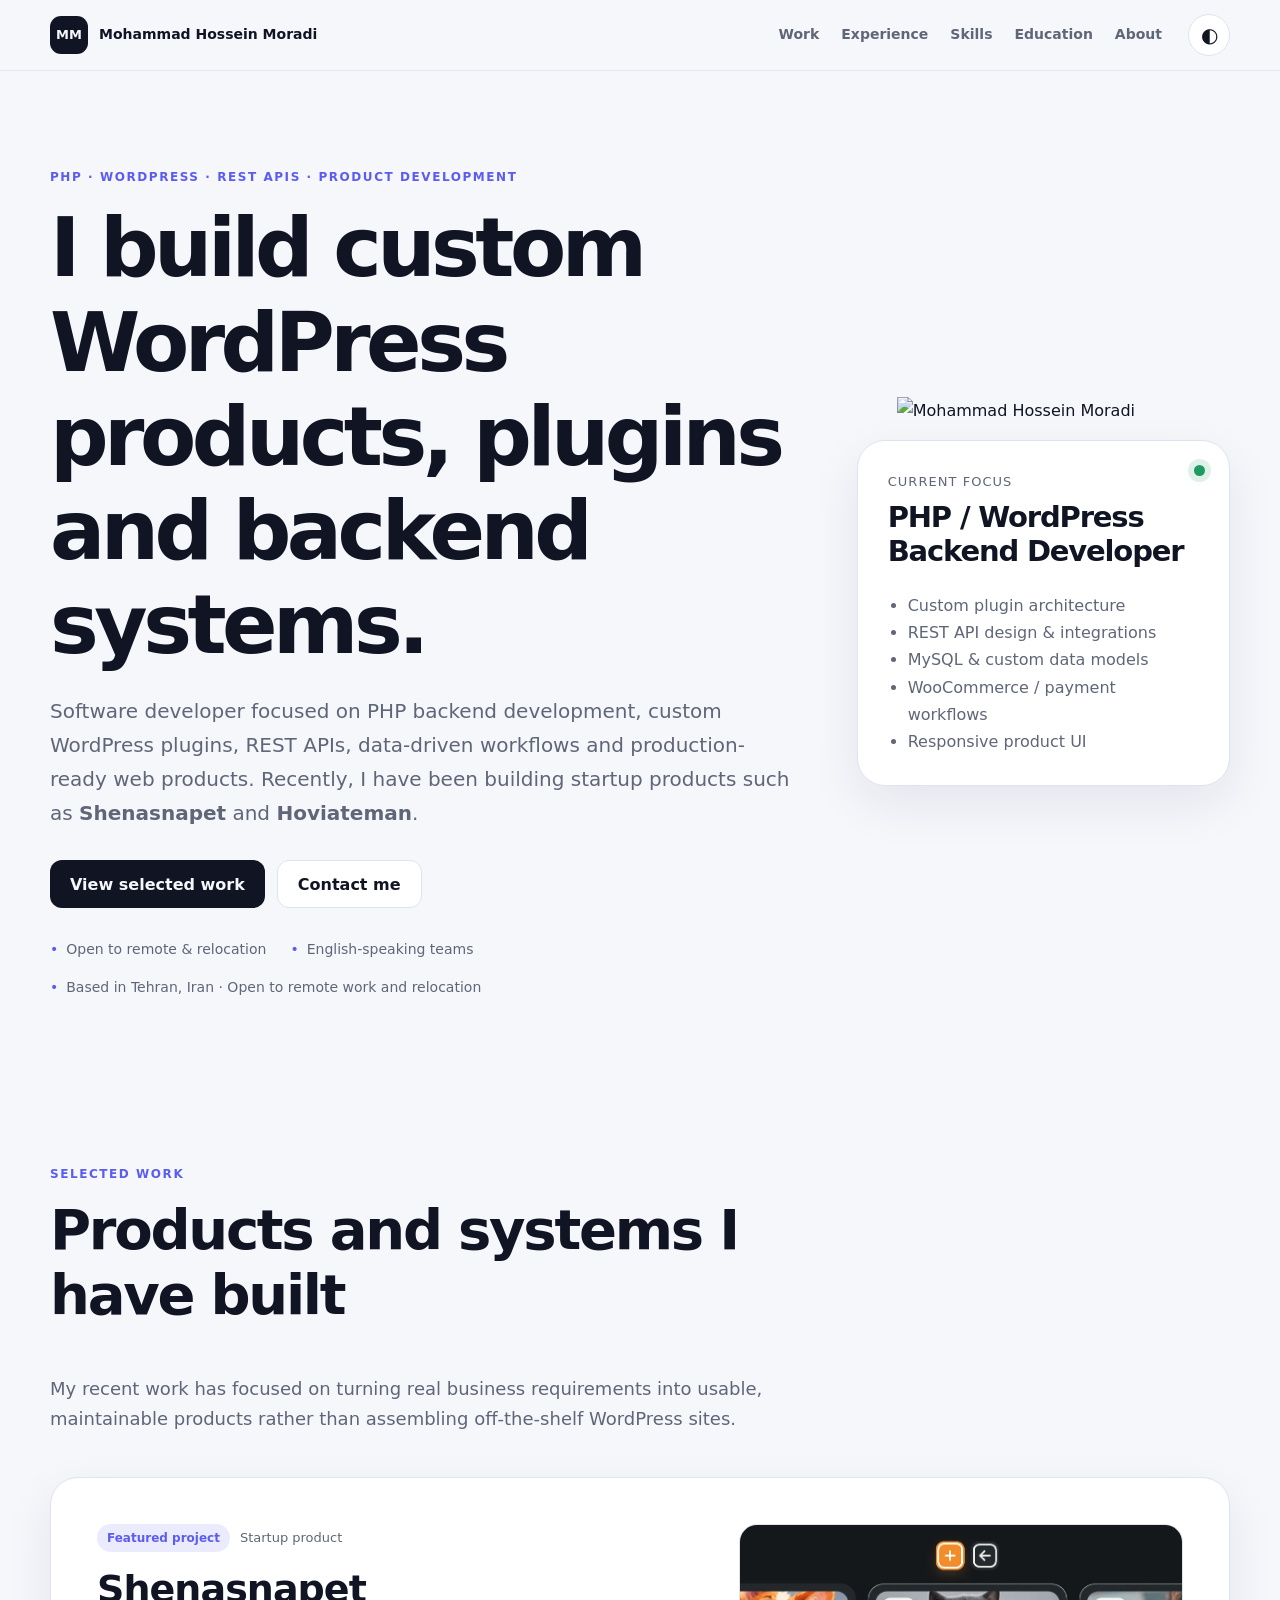
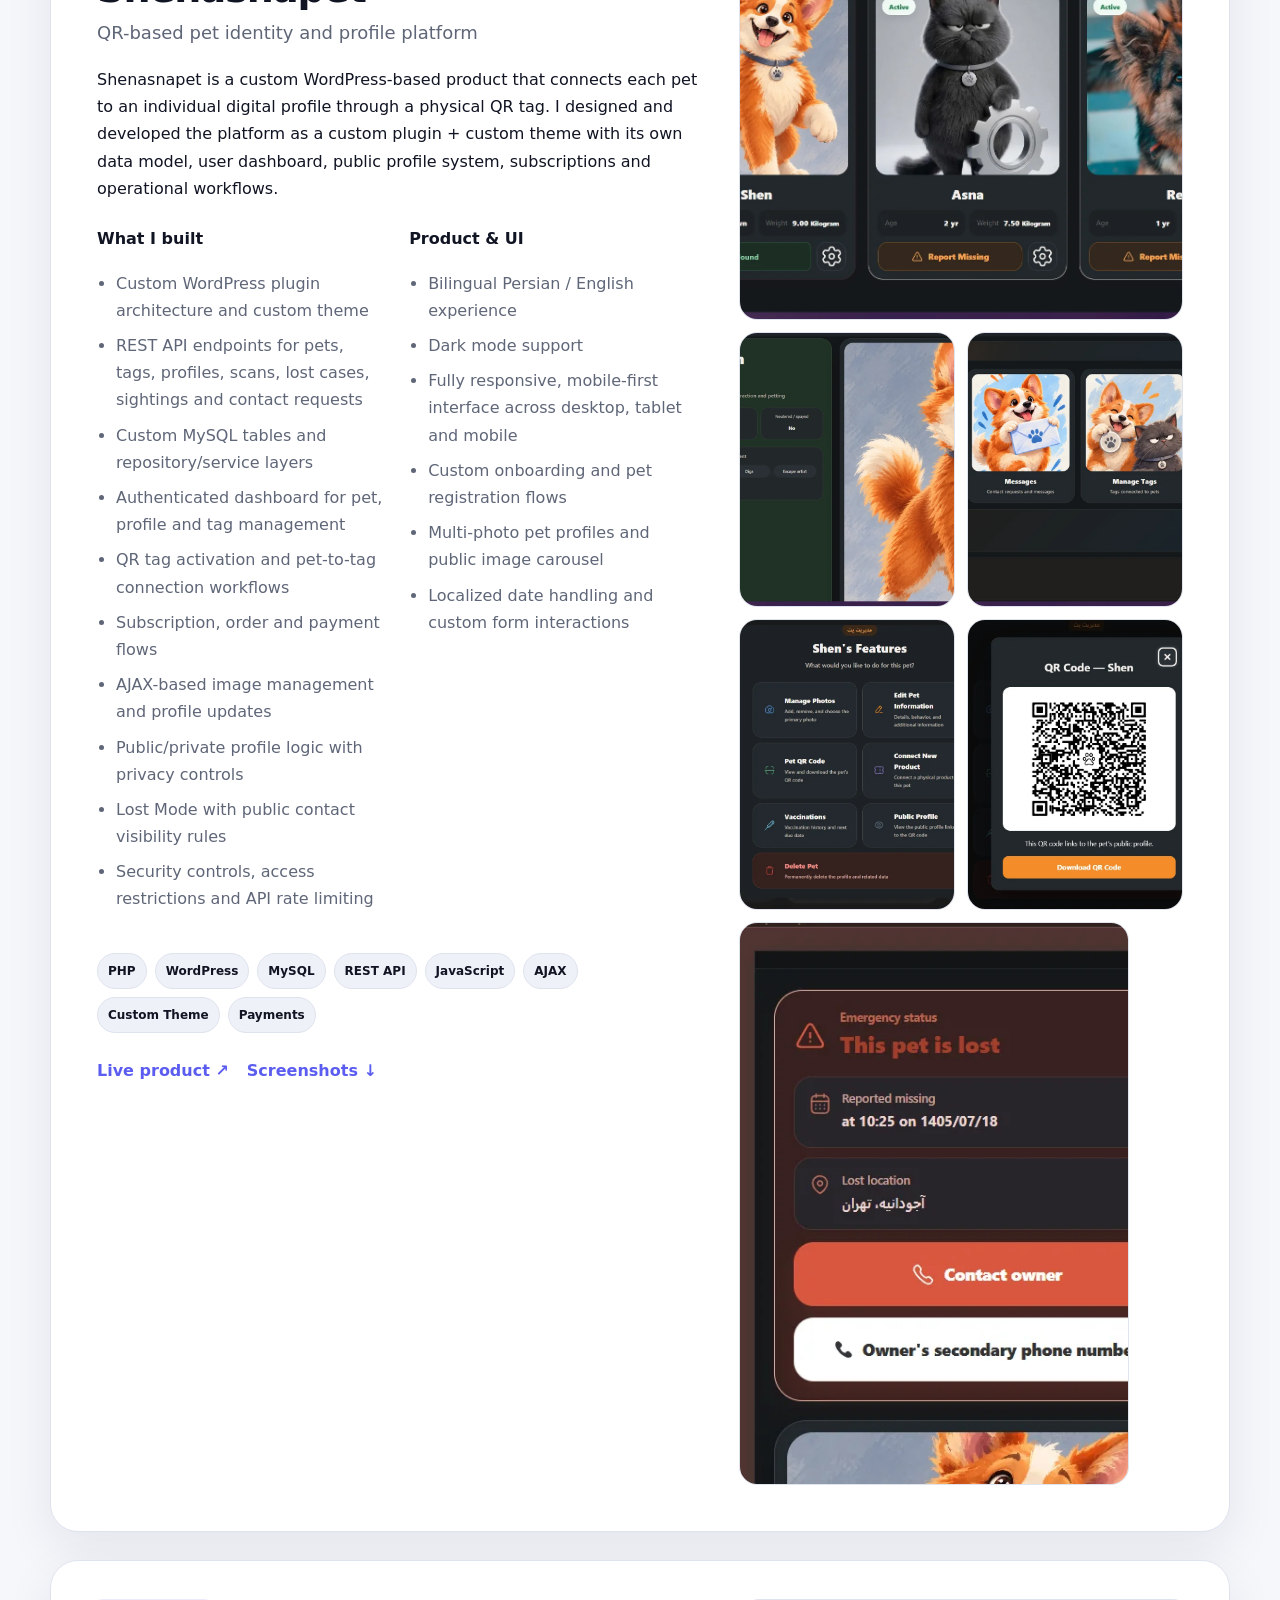
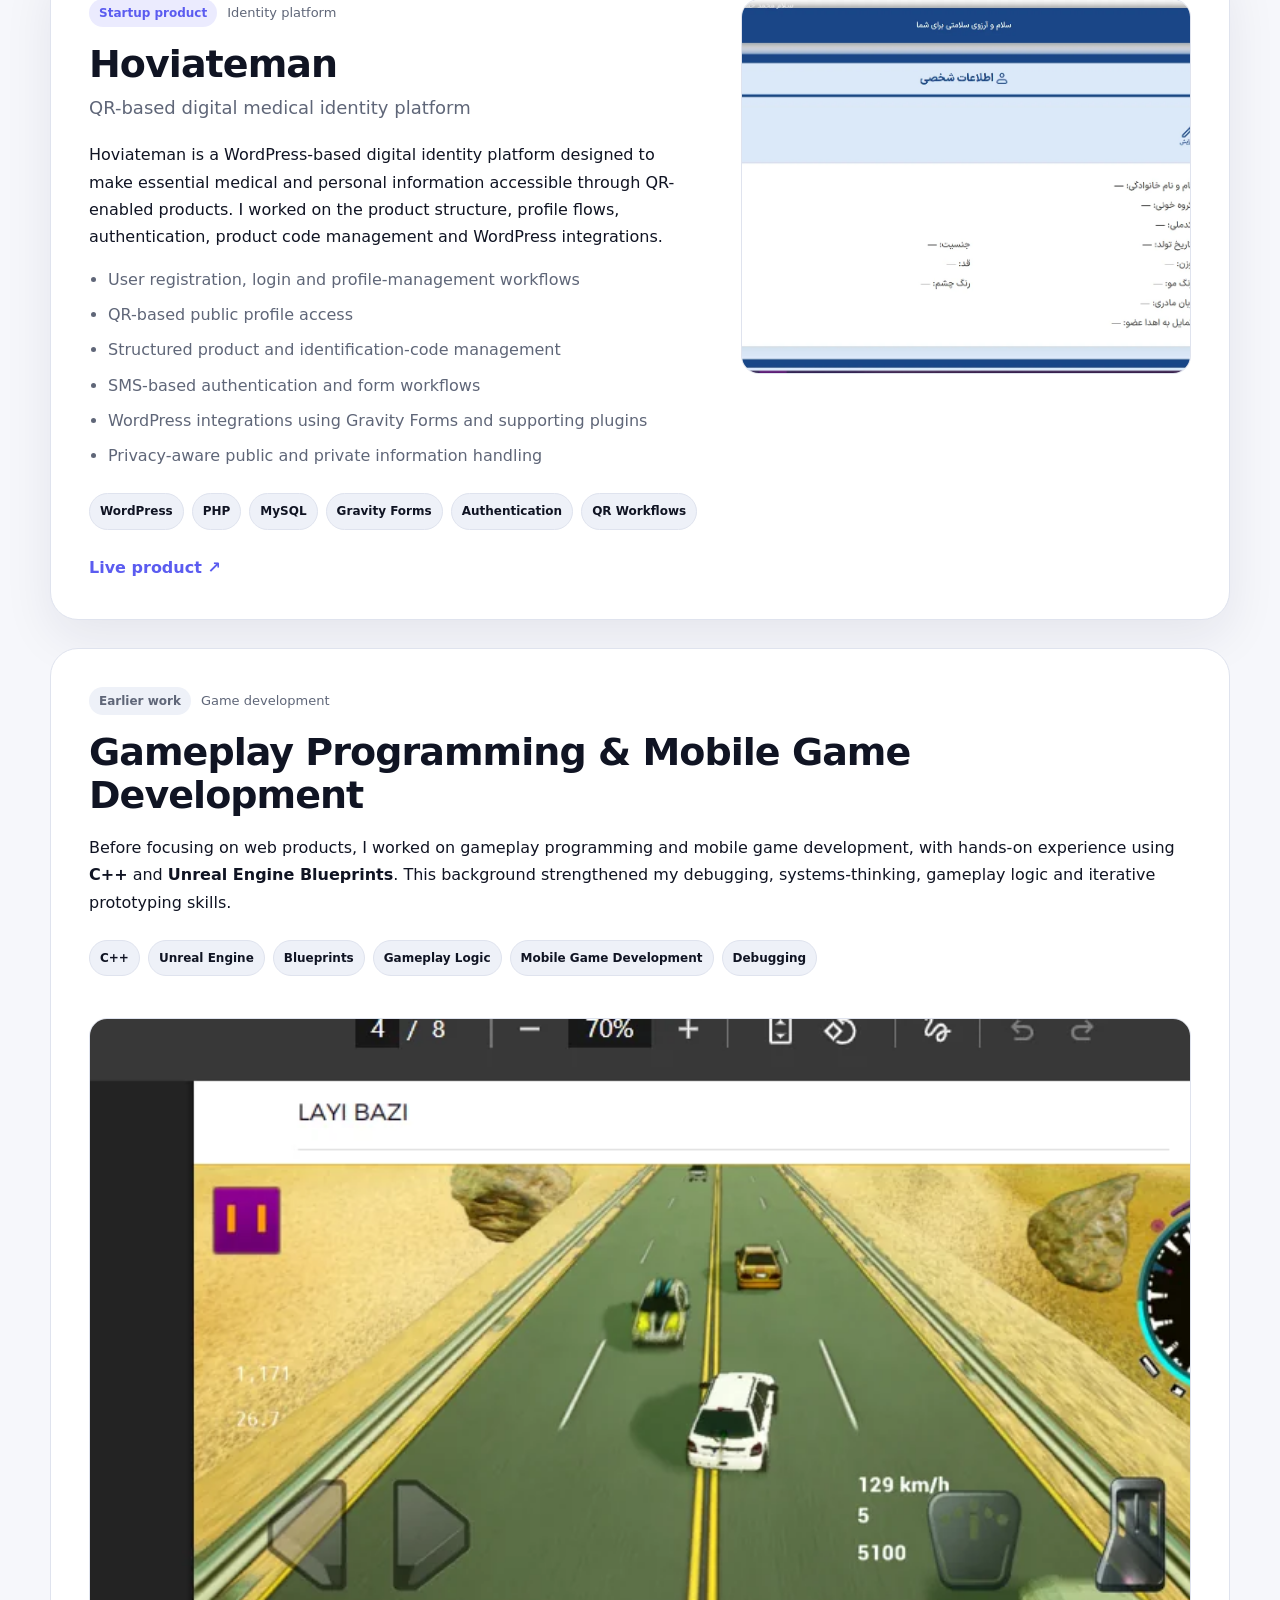
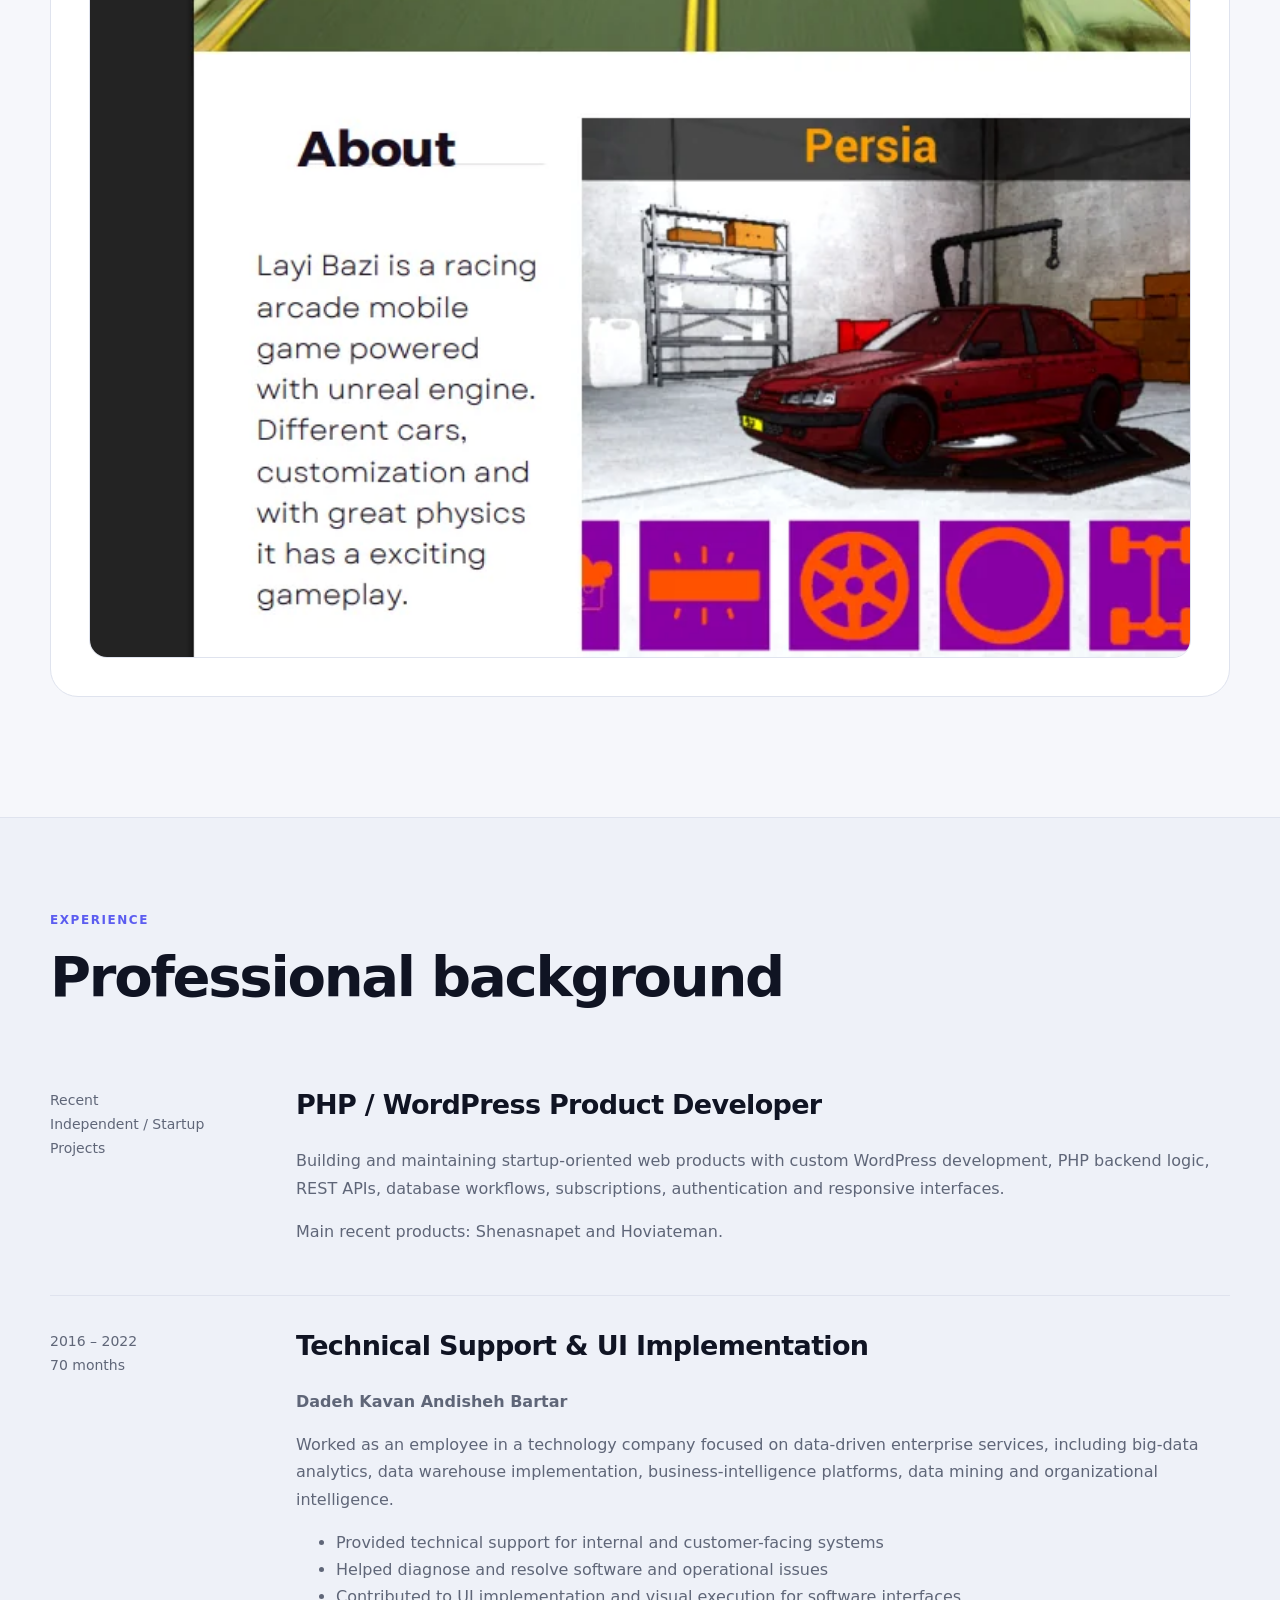
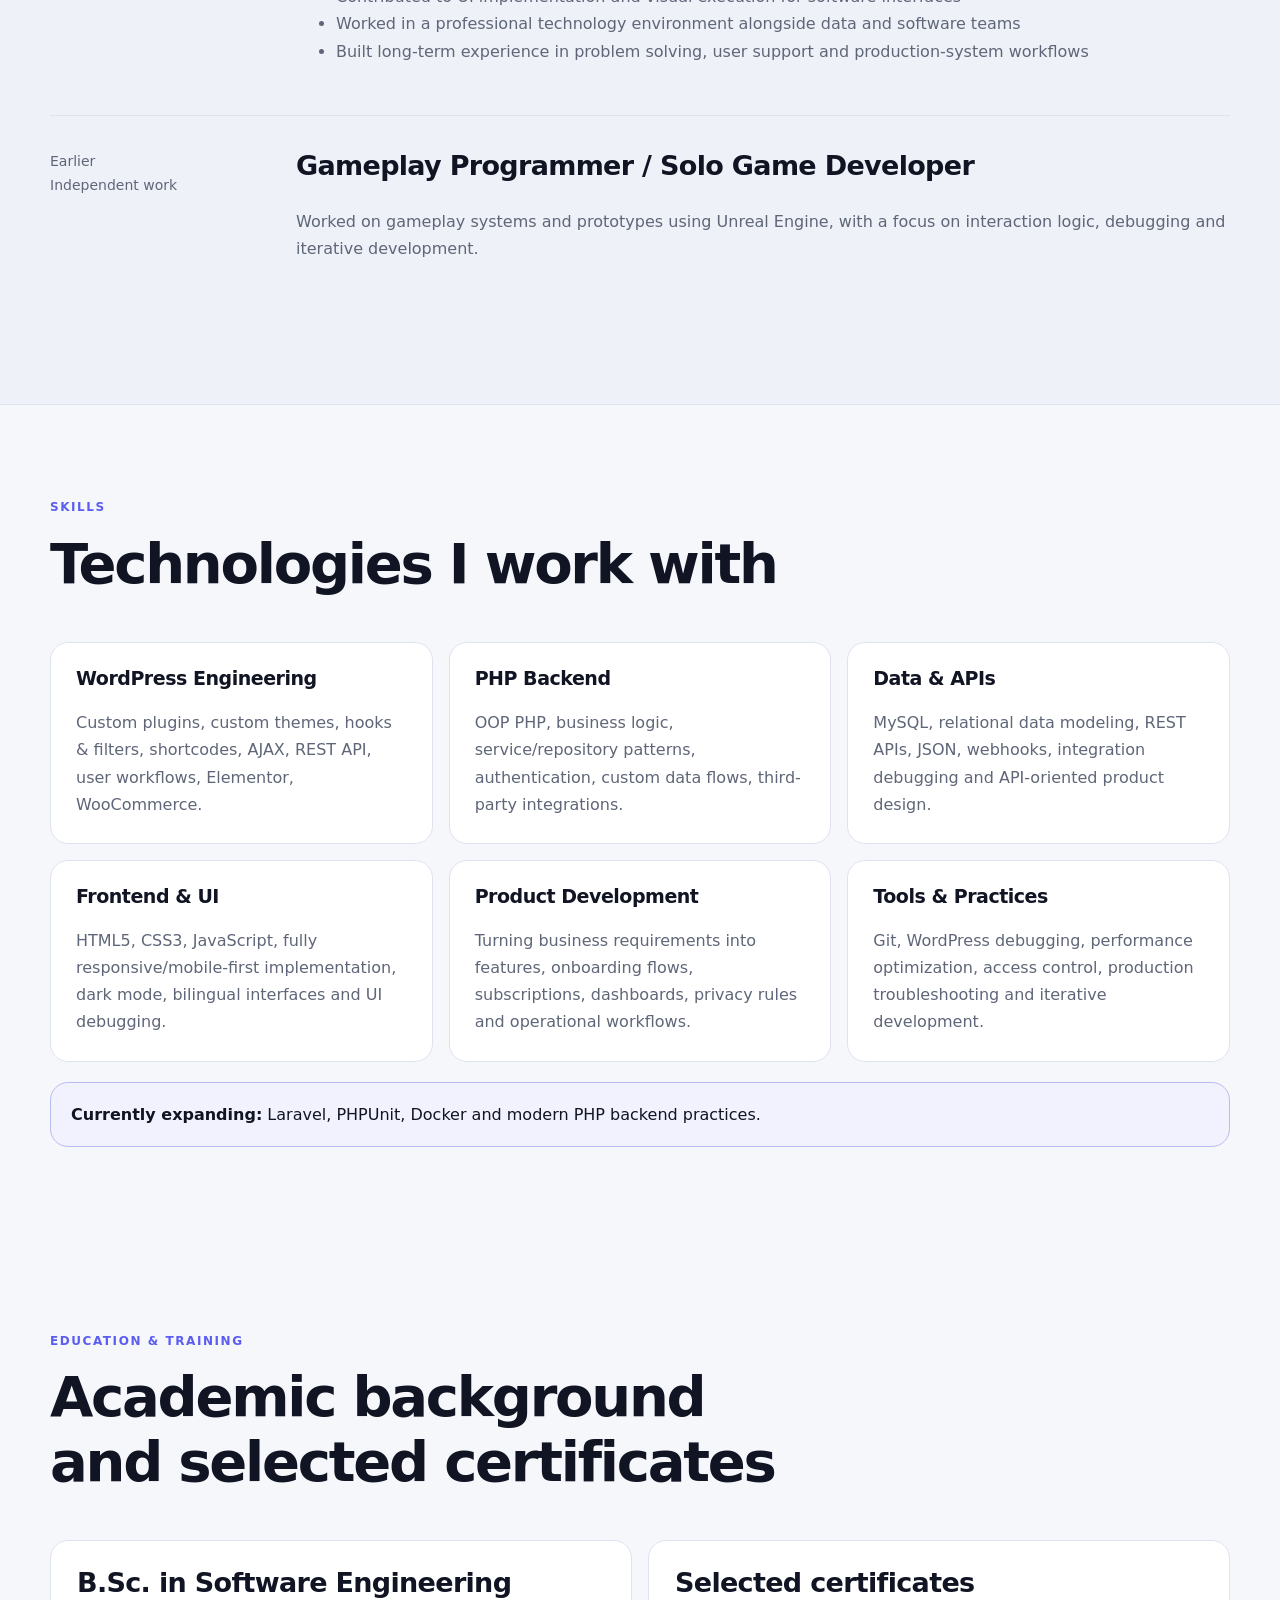
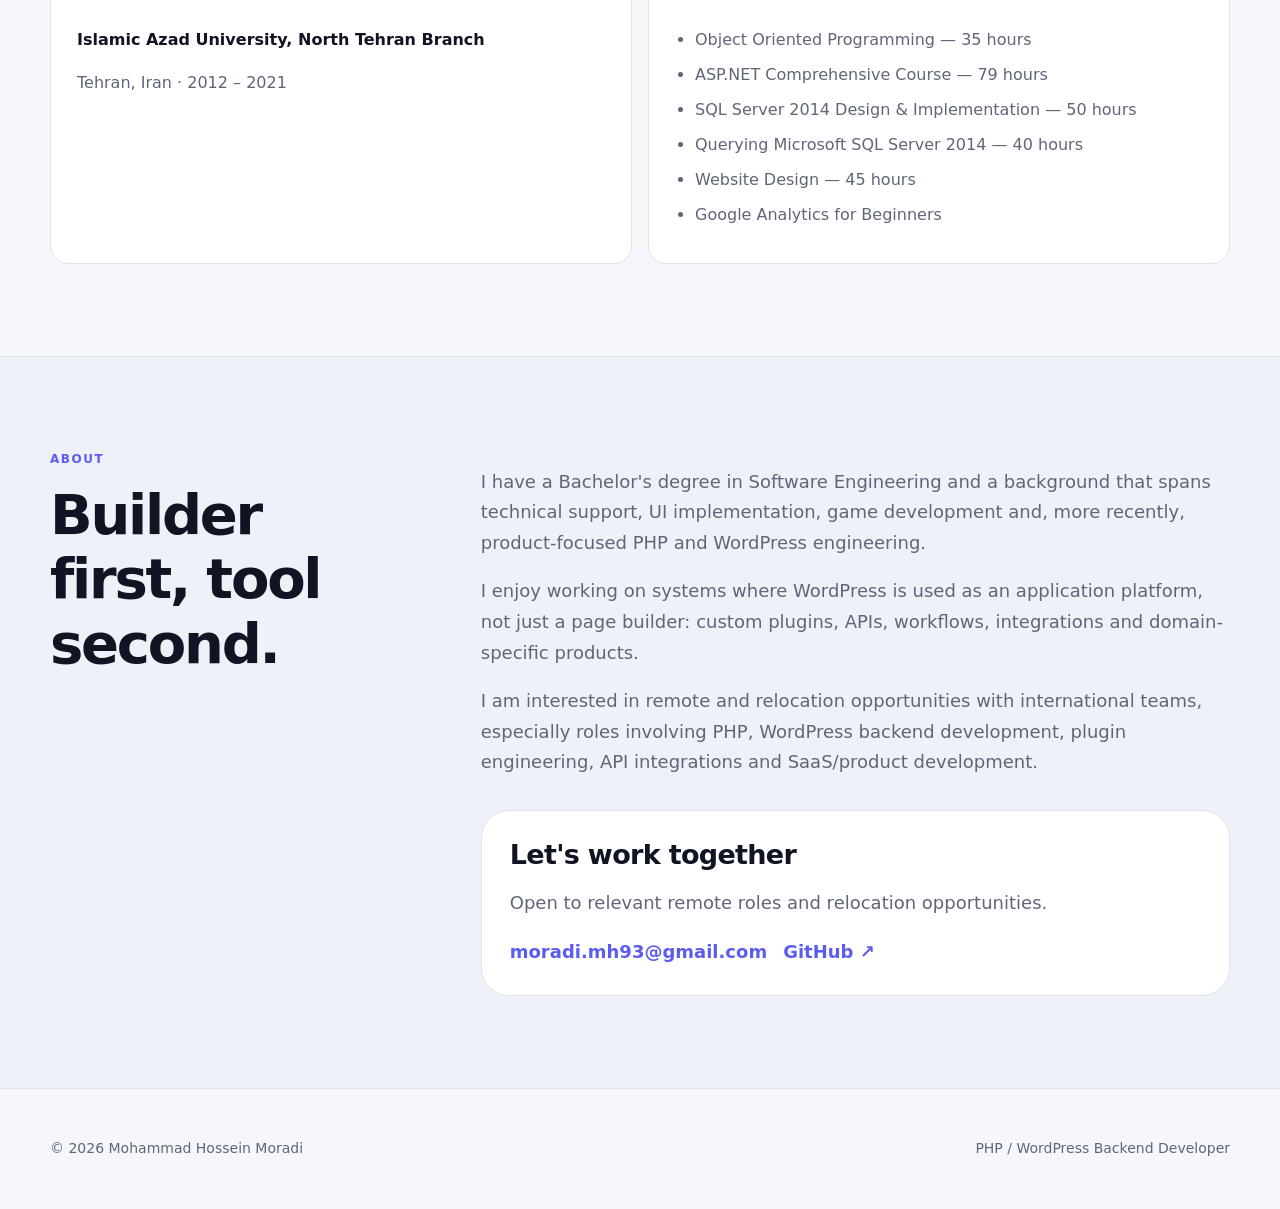
==== commit 3fe1852e: "Add profile photo to hero" ====
--- a/index.html
+++ b/index.html
@@ -54,17 +54,22 @@
           </div>
         </div>
 
-        <aside class="hero-card" aria-label="Core profile">
-          <div class="availability-dot"></div>
-          <p class="card-kicker">Current focus</p>
-          <h2>PHP / WordPress Backend Developer</h2>
-          <ul class="clean-list">
-            <li>Custom plugin architecture</li>
-            <li>REST API design & integrations</li>
-            <li>MySQL & custom data models</li>
-            <li>WooCommerce / payment workflows</li>
-            <li>Responsive product UI</li>
-          </ul>
+        <aside class="hero-profile" aria-label="Core profile">
+          <figure class="hero-photo">
+            <img src="assets/mohammad-hossein-moradi.webp" alt="Mohammad Hossein Moradi" loading="eager">
+          </figure>
+          <div class="hero-card">
+            <div class="availability-dot"></div>
+            <p class="card-kicker">Current focus</p>
+            <h2>PHP / WordPress Backend Developer</h2>
+            <ul class="clean-list">
+              <li>Custom plugin architecture</li>
+              <li>REST API design & integrations</li>
+              <li>MySQL & custom data models</li>
+              <li>WooCommerce / payment workflows</li>
+              <li>Responsive product UI</li>
+            </ul>
+          </div>
         </aside>
       </div>
     </section>
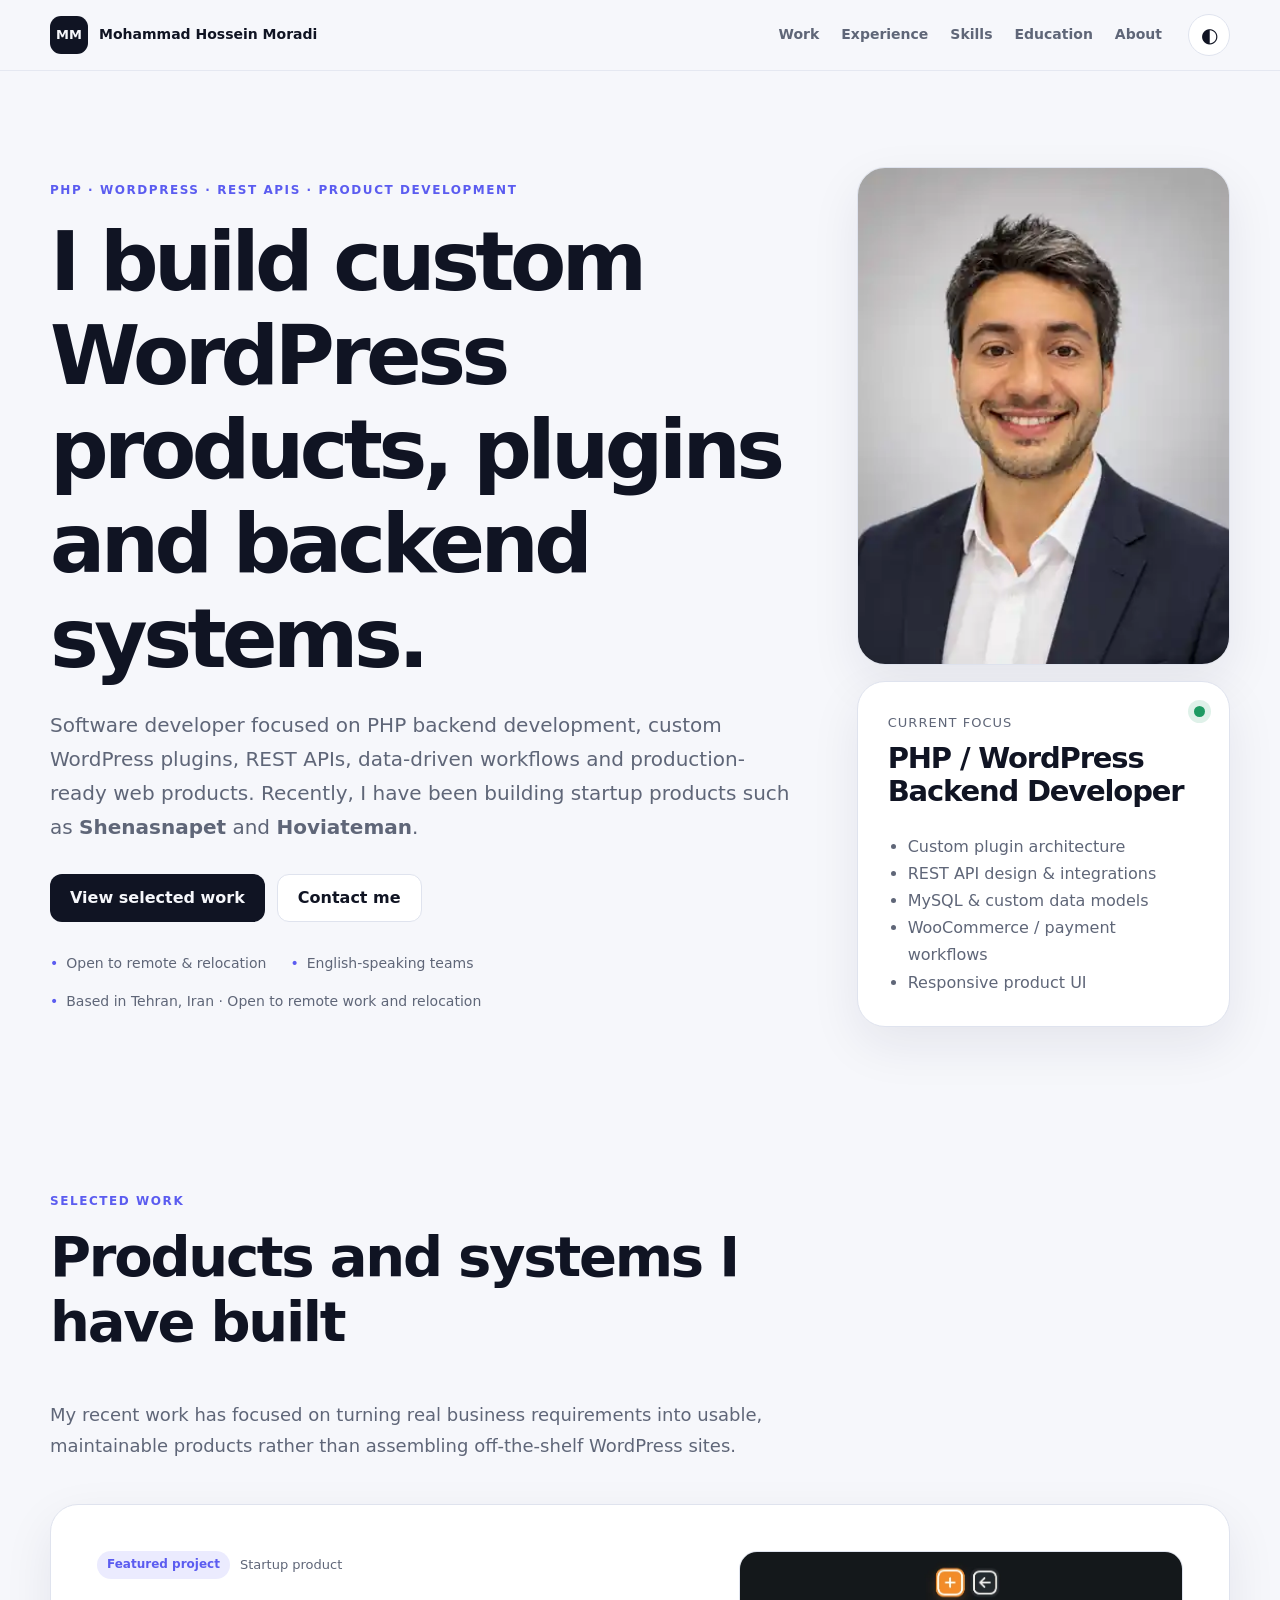
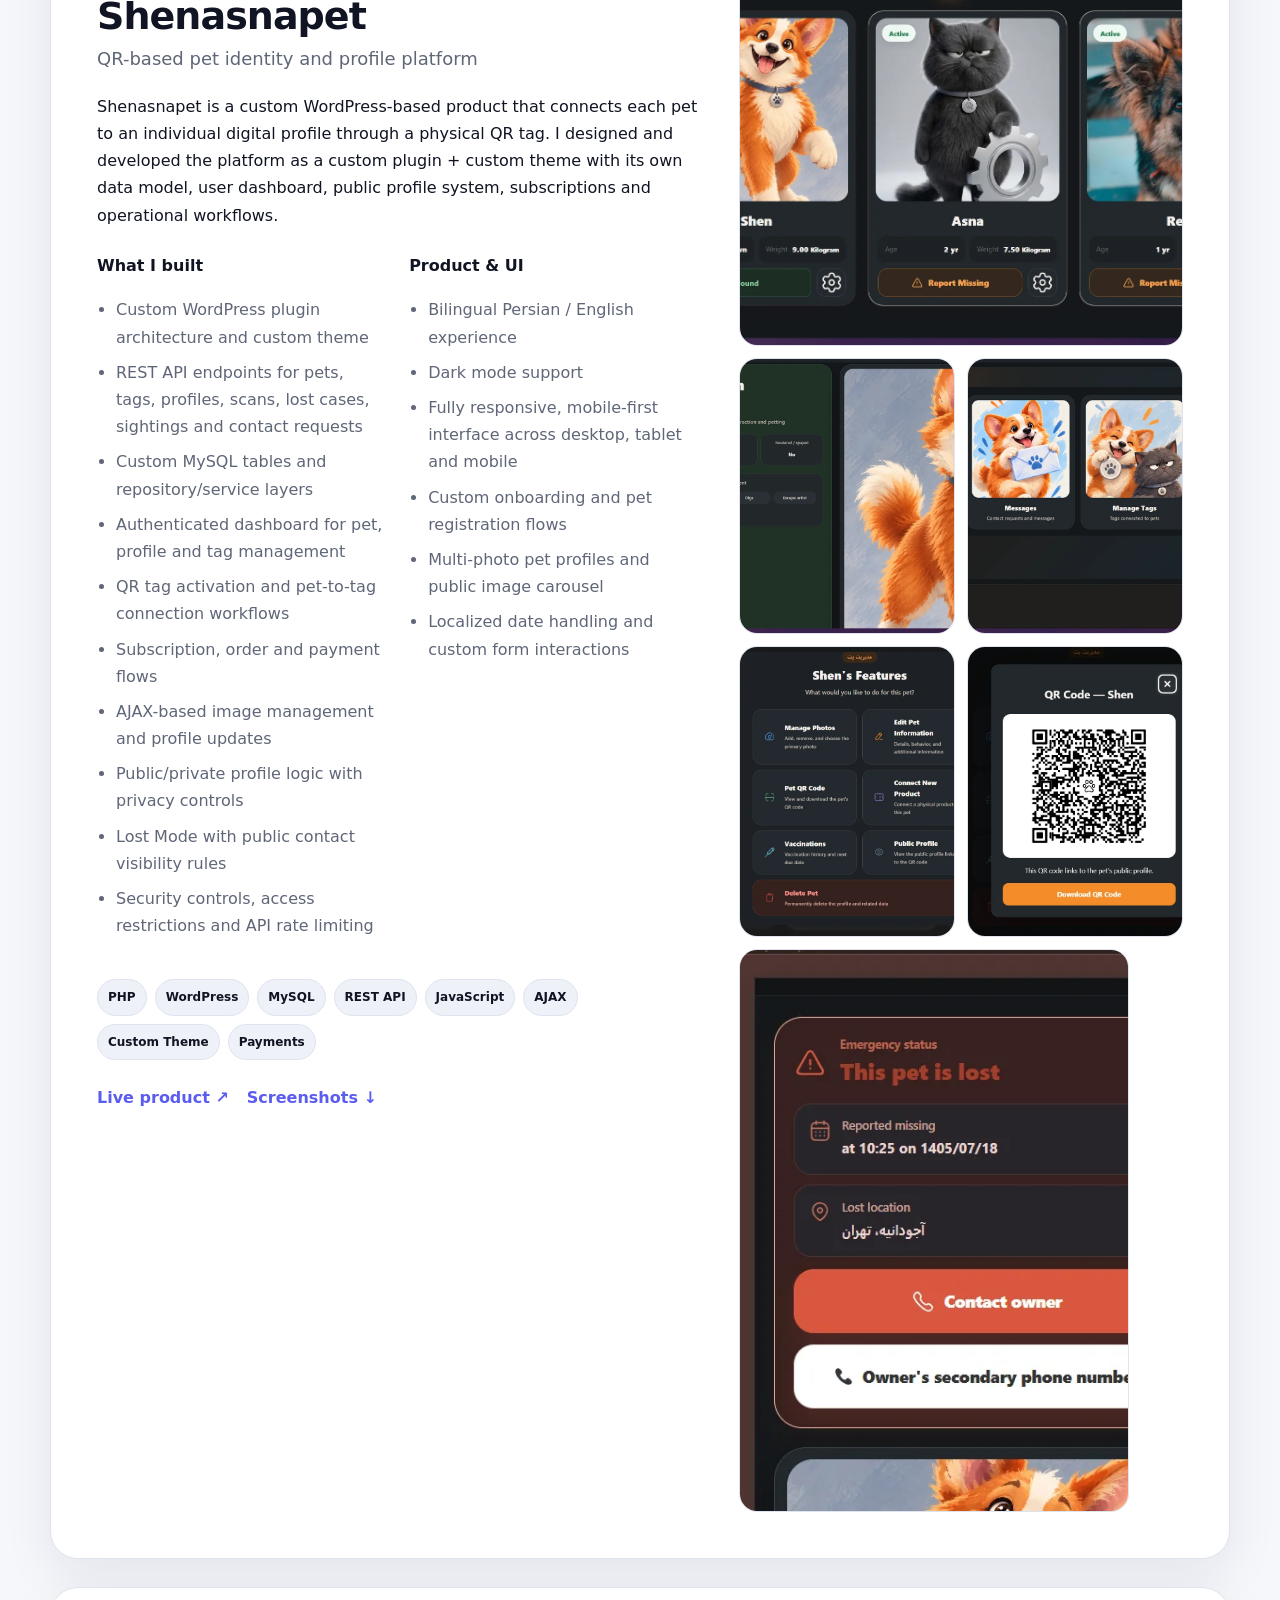
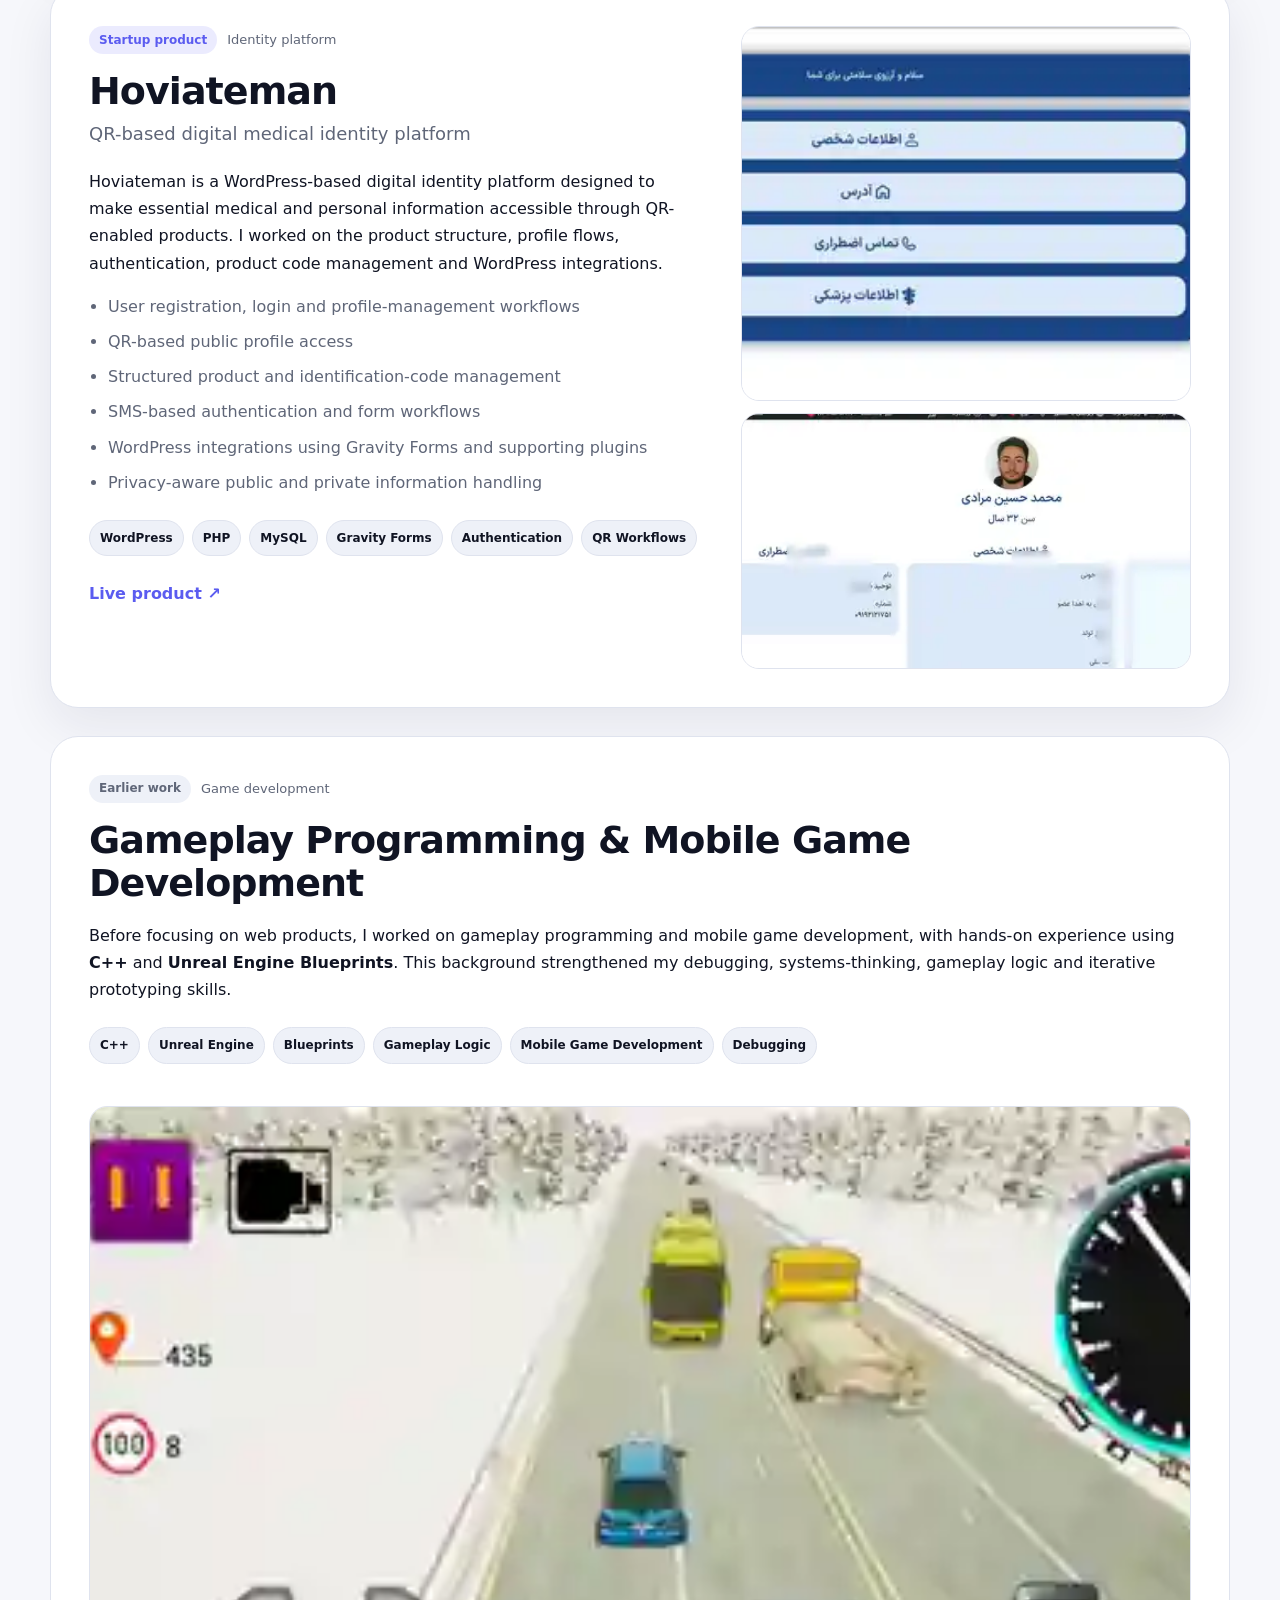
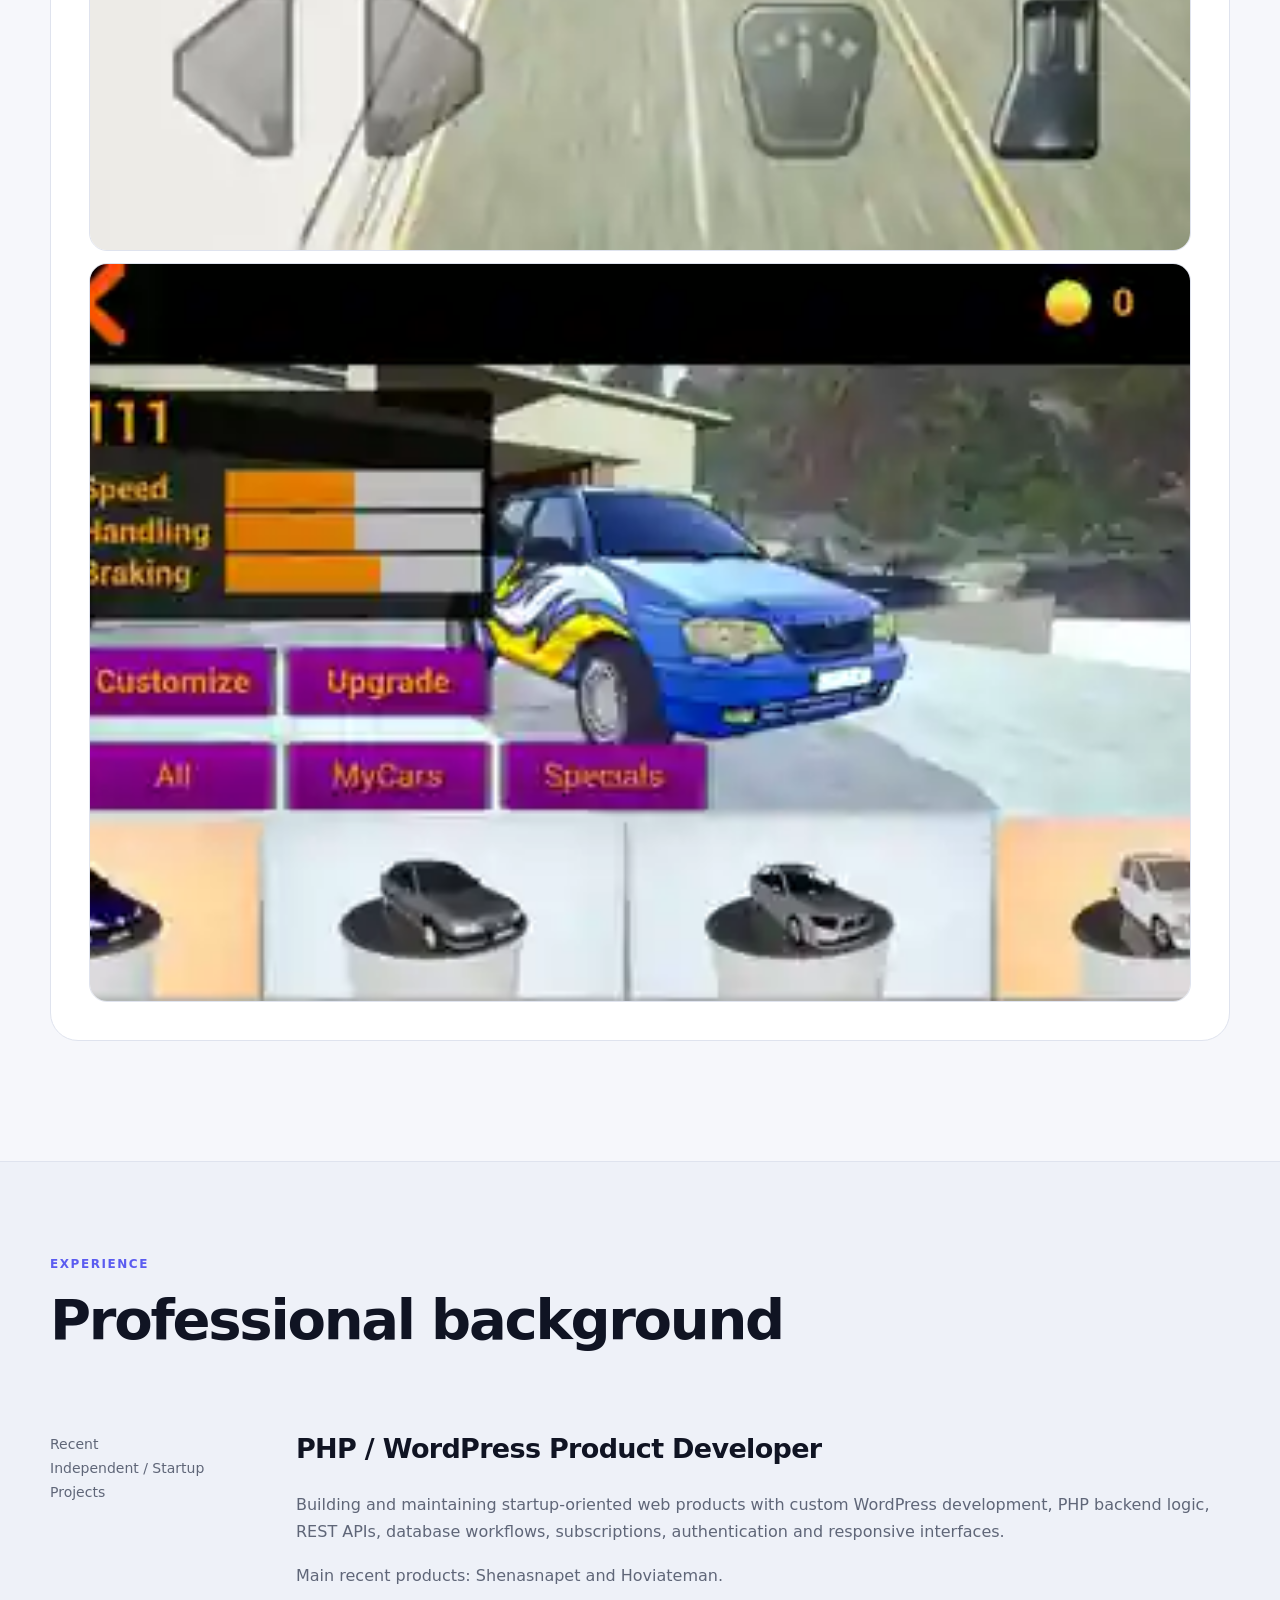
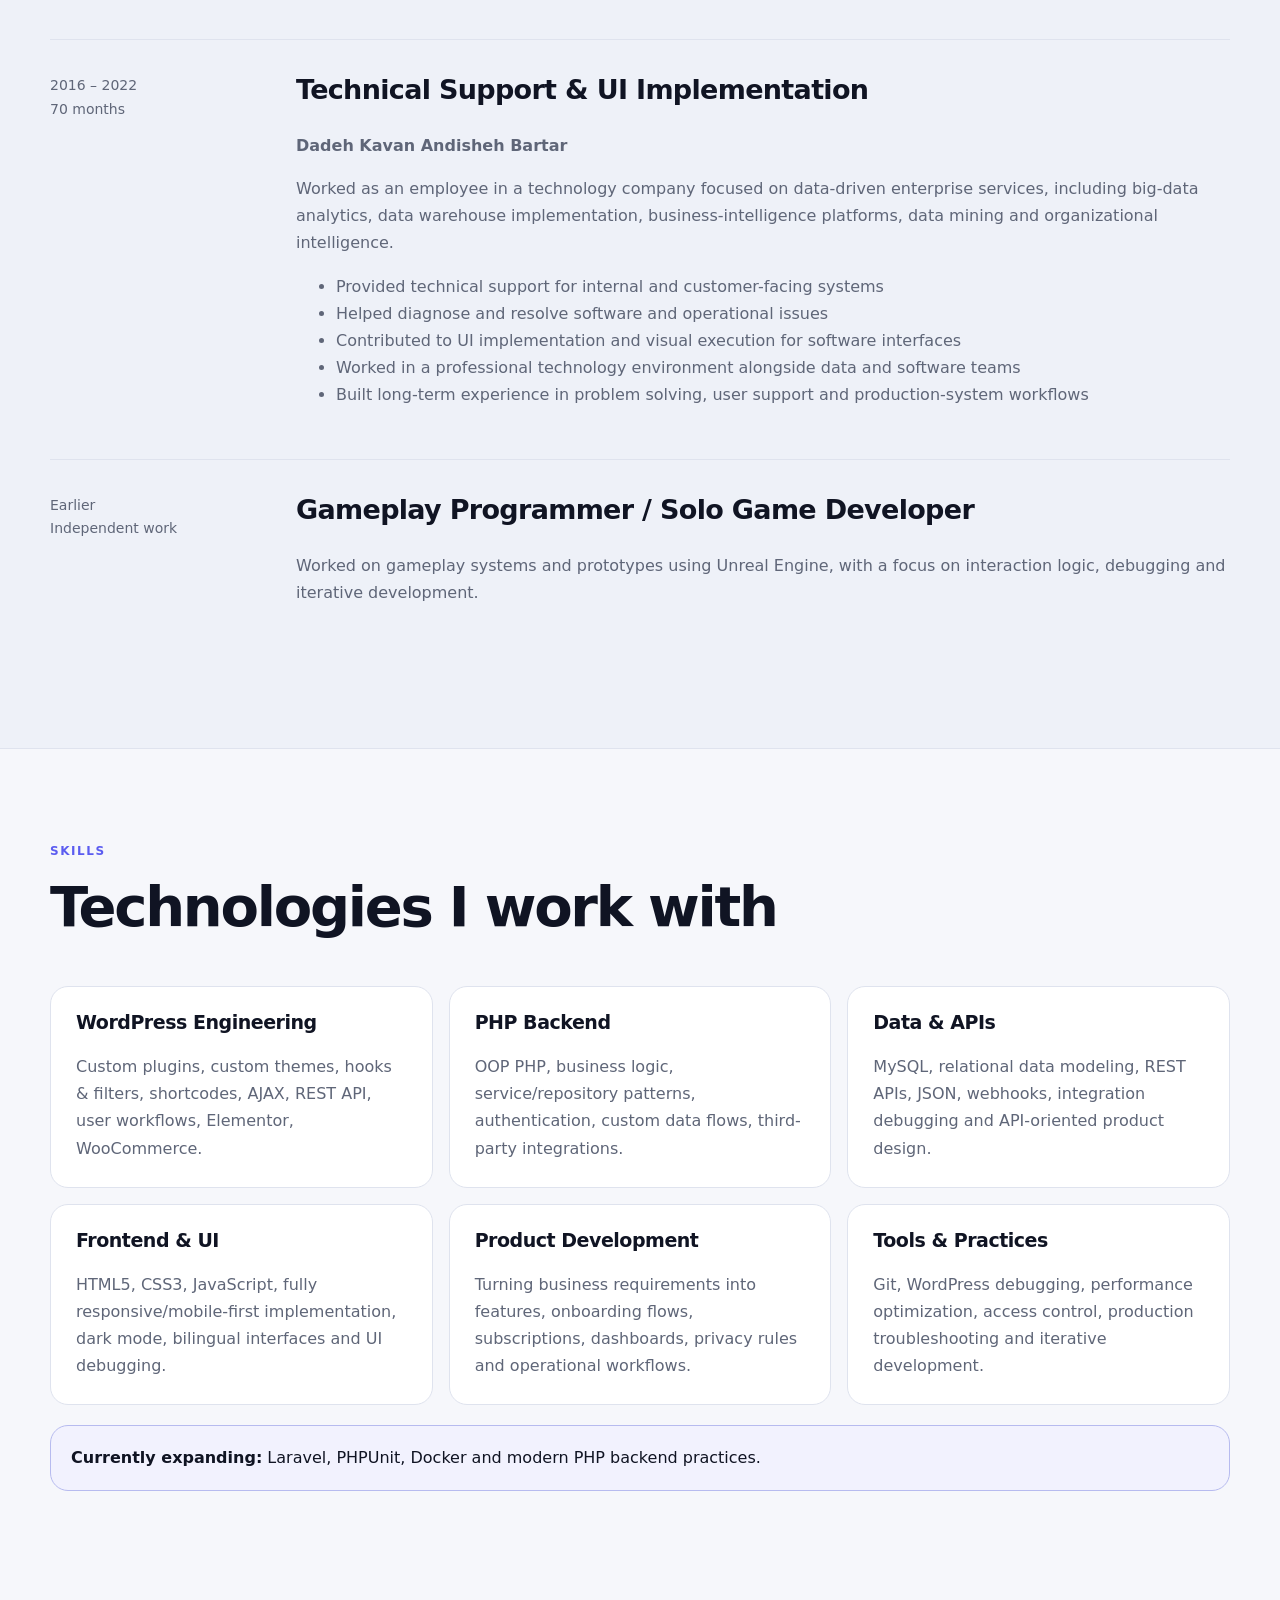
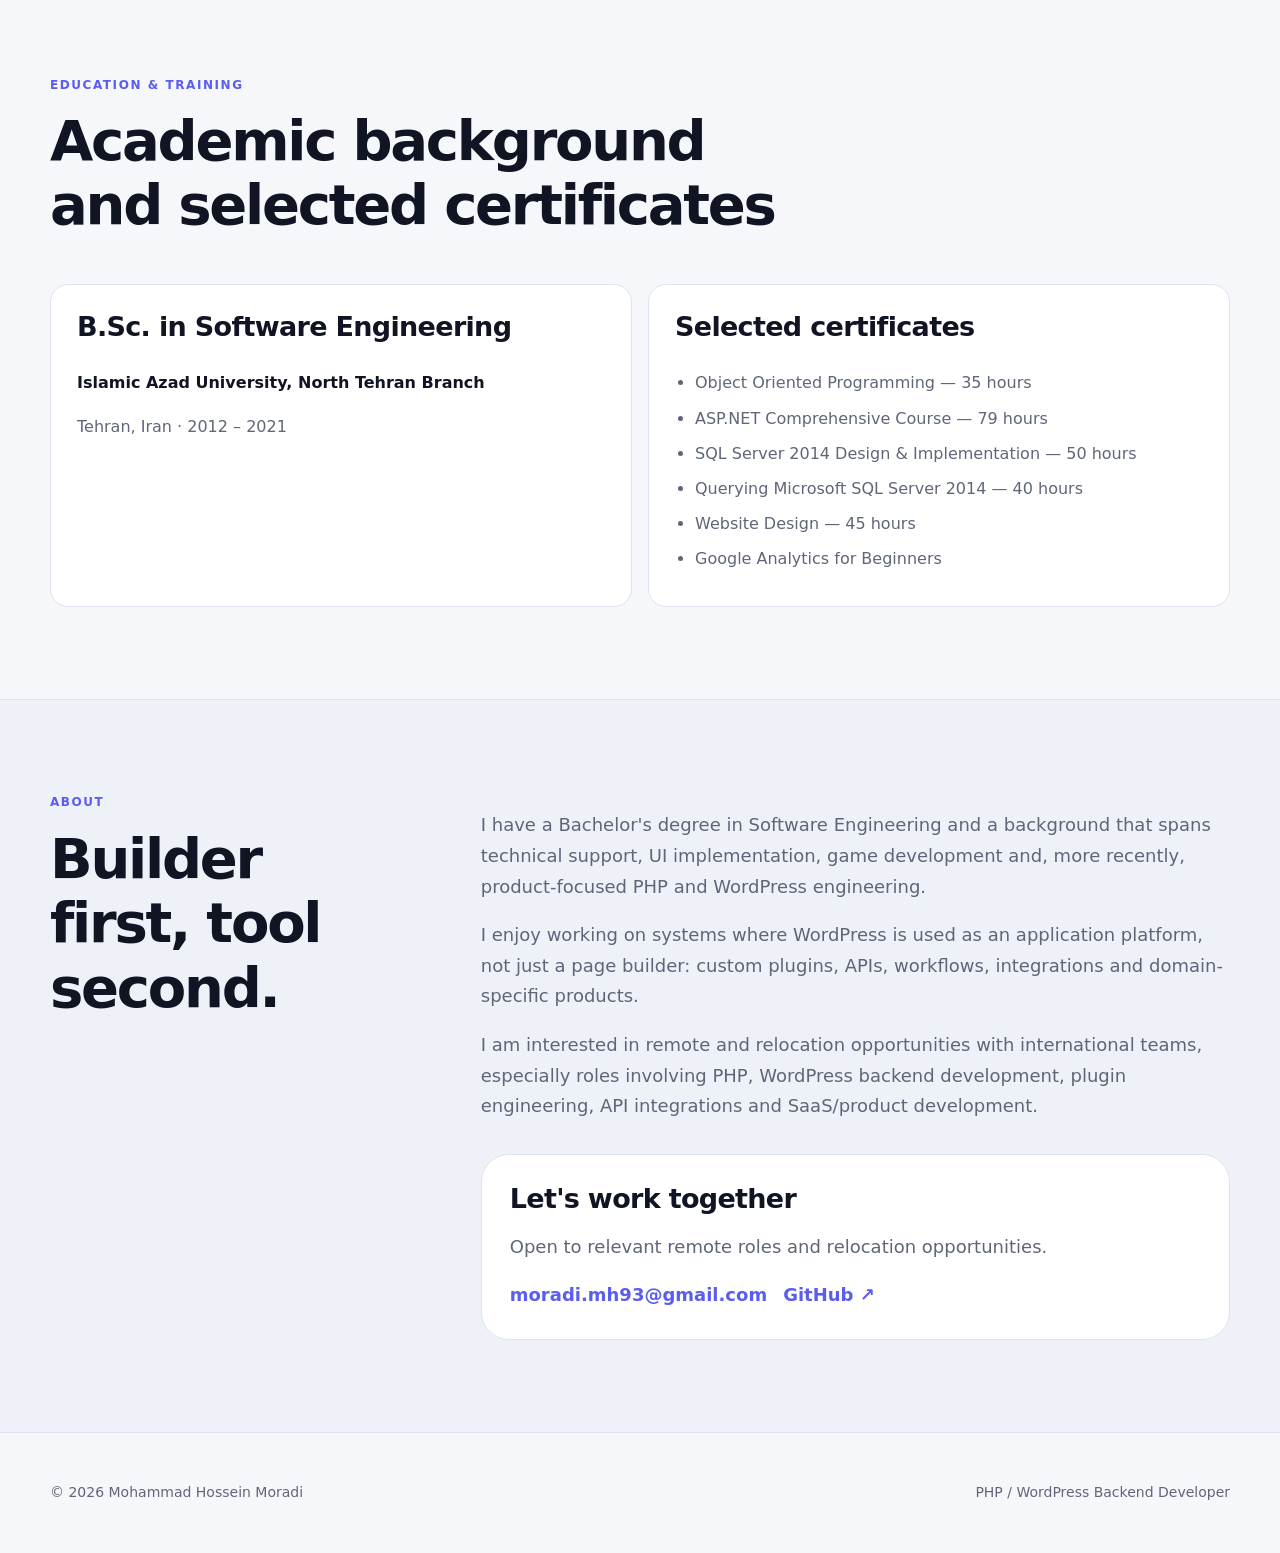
==== commit ff684220: "Refresh Hoviateman and game project galleries" ====
--- a/index.html
+++ b/index.html
@@ -210,8 +210,12 @@
 
           <div class="project-visual">
             <figure class="portfolio-shot portfolio-shot-large">
-              <img src="assets/hoviateman-dashboard.webp" alt="Hoviateman profile management dashboard" loading="lazy">
-              <figcaption>Profile management interface · privacy-safe crop</figcaption>
+              <img src="assets/hoviateman-dashboard-v2.webp" alt="Hoviateman profile management dashboard" loading="lazy">
+              <figcaption>Profile management dashboard</figcaption>
+            </figure>
+            <figure class="portfolio-shot">
+              <img src="assets/hoviateman-public-profile.webp" alt="Hoviateman public medical identity profile" loading="lazy">
+              <figcaption>Public digital medical ID profile · sensitive data blurred</figcaption>
             </figure>
           </div>
         </article>
@@ -236,8 +240,12 @@
           </div>
           <div class="project-visual">
             <figure class="portfolio-shot portfolio-shot-large">
-              <img src="assets/layibazi.webp" alt="Sample mobile racing game project developed with Unreal Engine" loading="lazy">
-              <figcaption>Sample mobile racing game prototype / project</figcaption>
+              <img src="assets/gameplay-racing.webp" alt="Mobile racing gameplay developed with Unreal Engine" loading="lazy">
+              <figcaption>Mobile racing gameplay prototype</figcaption>
+            </figure>
+            <figure class="portfolio-shot">
+              <img src="assets/game-car-customization.webp" alt="Vehicle customization interface from mobile game project" loading="lazy">
+              <figcaption>Vehicle selection, upgrade and customization system</figcaption>
             </figure>
           </div>
         </article>
--- a/styles.css
+++ b/styles.css
@@ -382,3 +382,35 @@
 .game-project { grid-template-columns: 1fr 1fr; }
 .mobile-shot img { object-fit: cover; }
 .shot-row-mobile { grid-template-columns: 1fr; max-width: 390px; }
+
+
+.hero-profile {
+  display: grid;
+  gap: 16px;
+}
+
+.hero-photo {
+  margin: 0;
+  overflow: hidden;
+  border-radius: var(--radius-lg);
+  border: 1px solid var(--line);
+  background: var(--surface);
+  box-shadow: var(--shadow);
+  aspect-ratio: 3 / 4;
+}
+
+.hero-photo img {
+  width: 100%;
+  height: 100%;
+  object-fit: cover;
+  object-position: center 18%;
+  display: block;
+}
+
+@media (max-width: 900px) {
+  .hero-profile {
+    max-width: 420px;
+    width: 100%;
+    margin-inline: auto;
+  }
+}
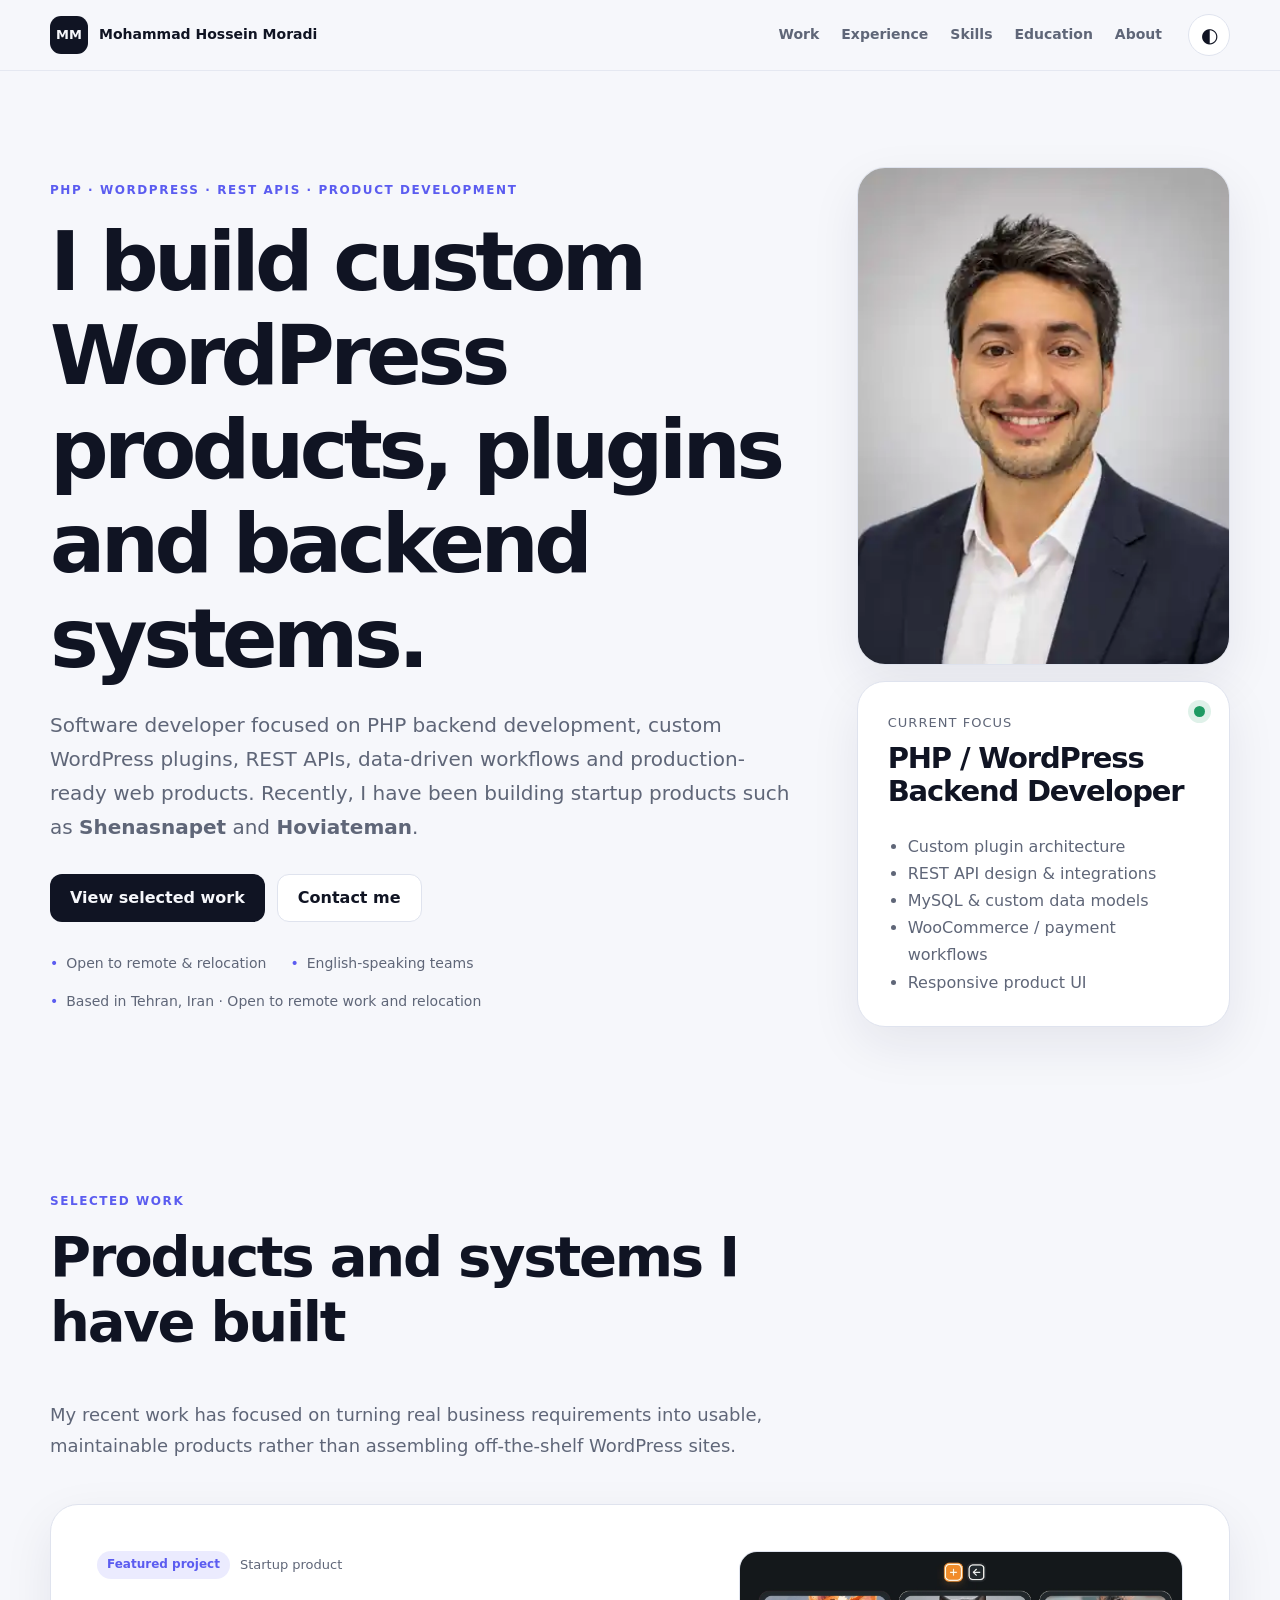
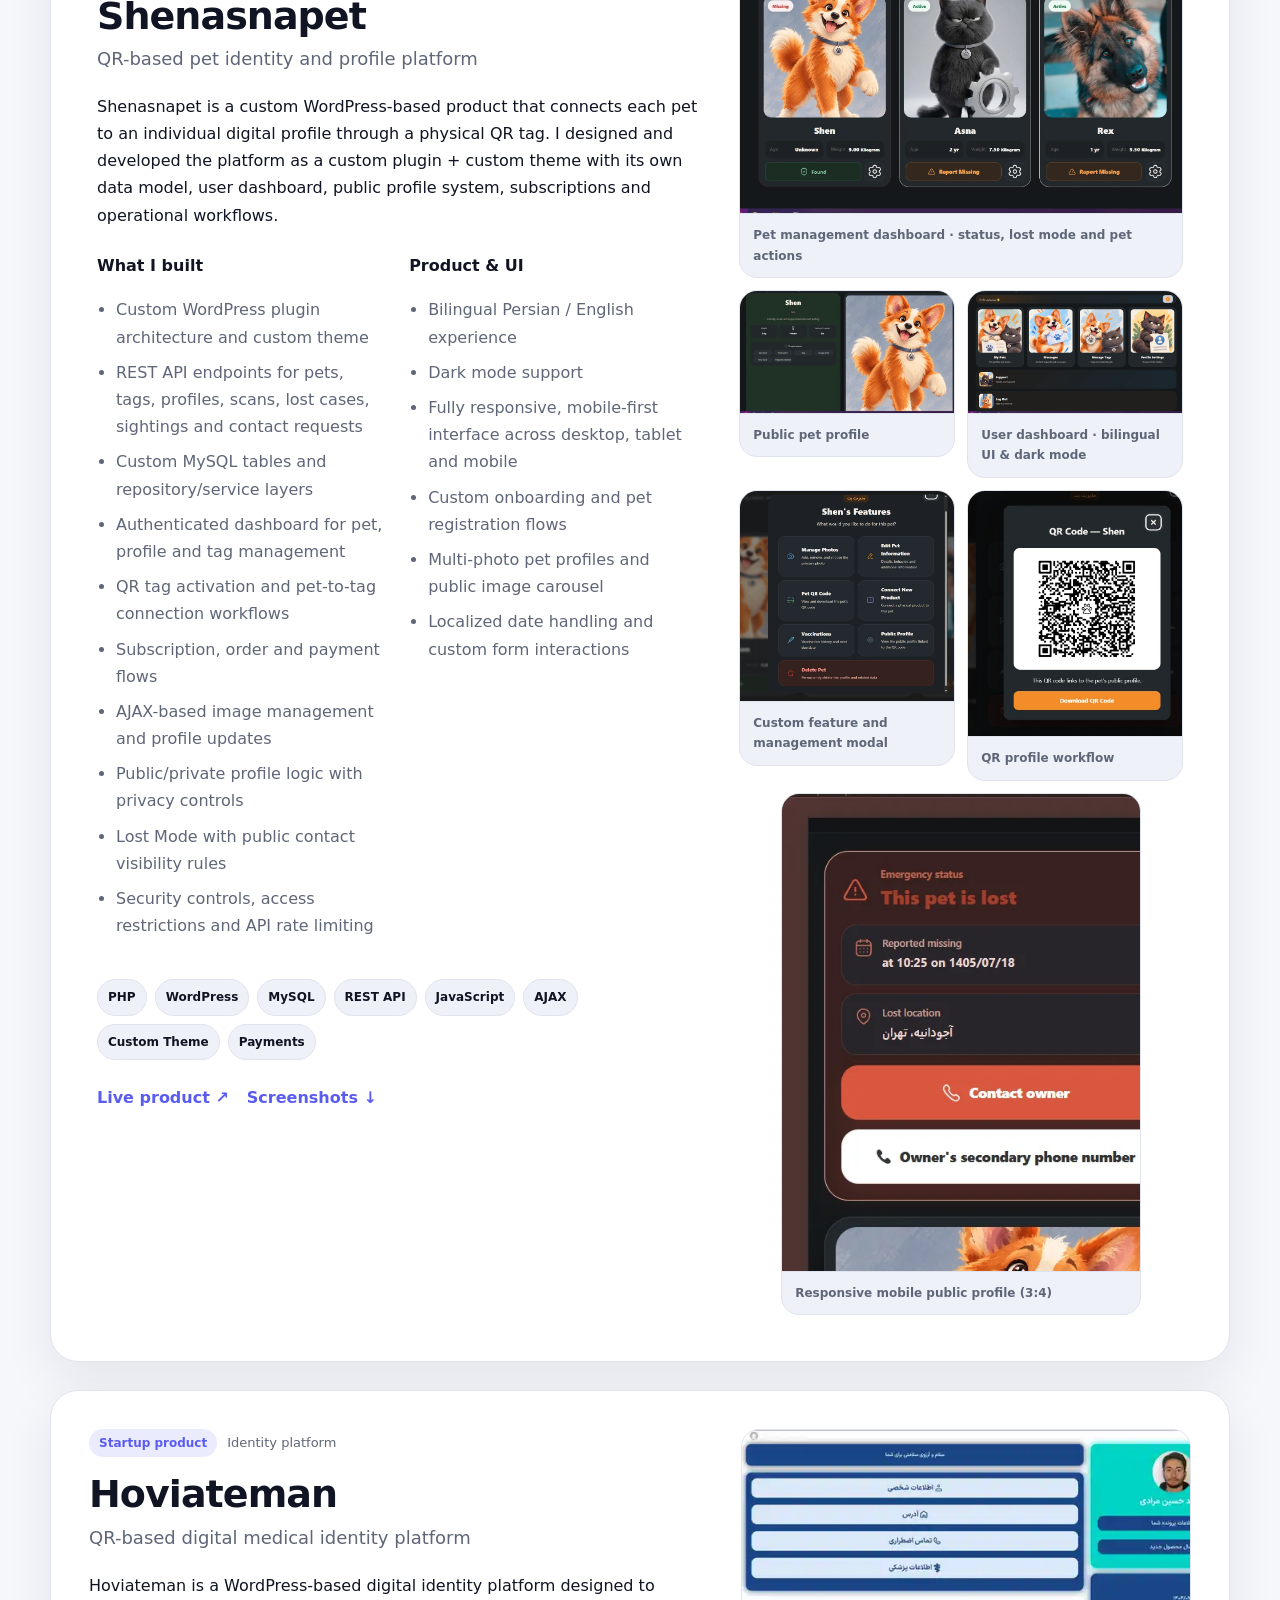
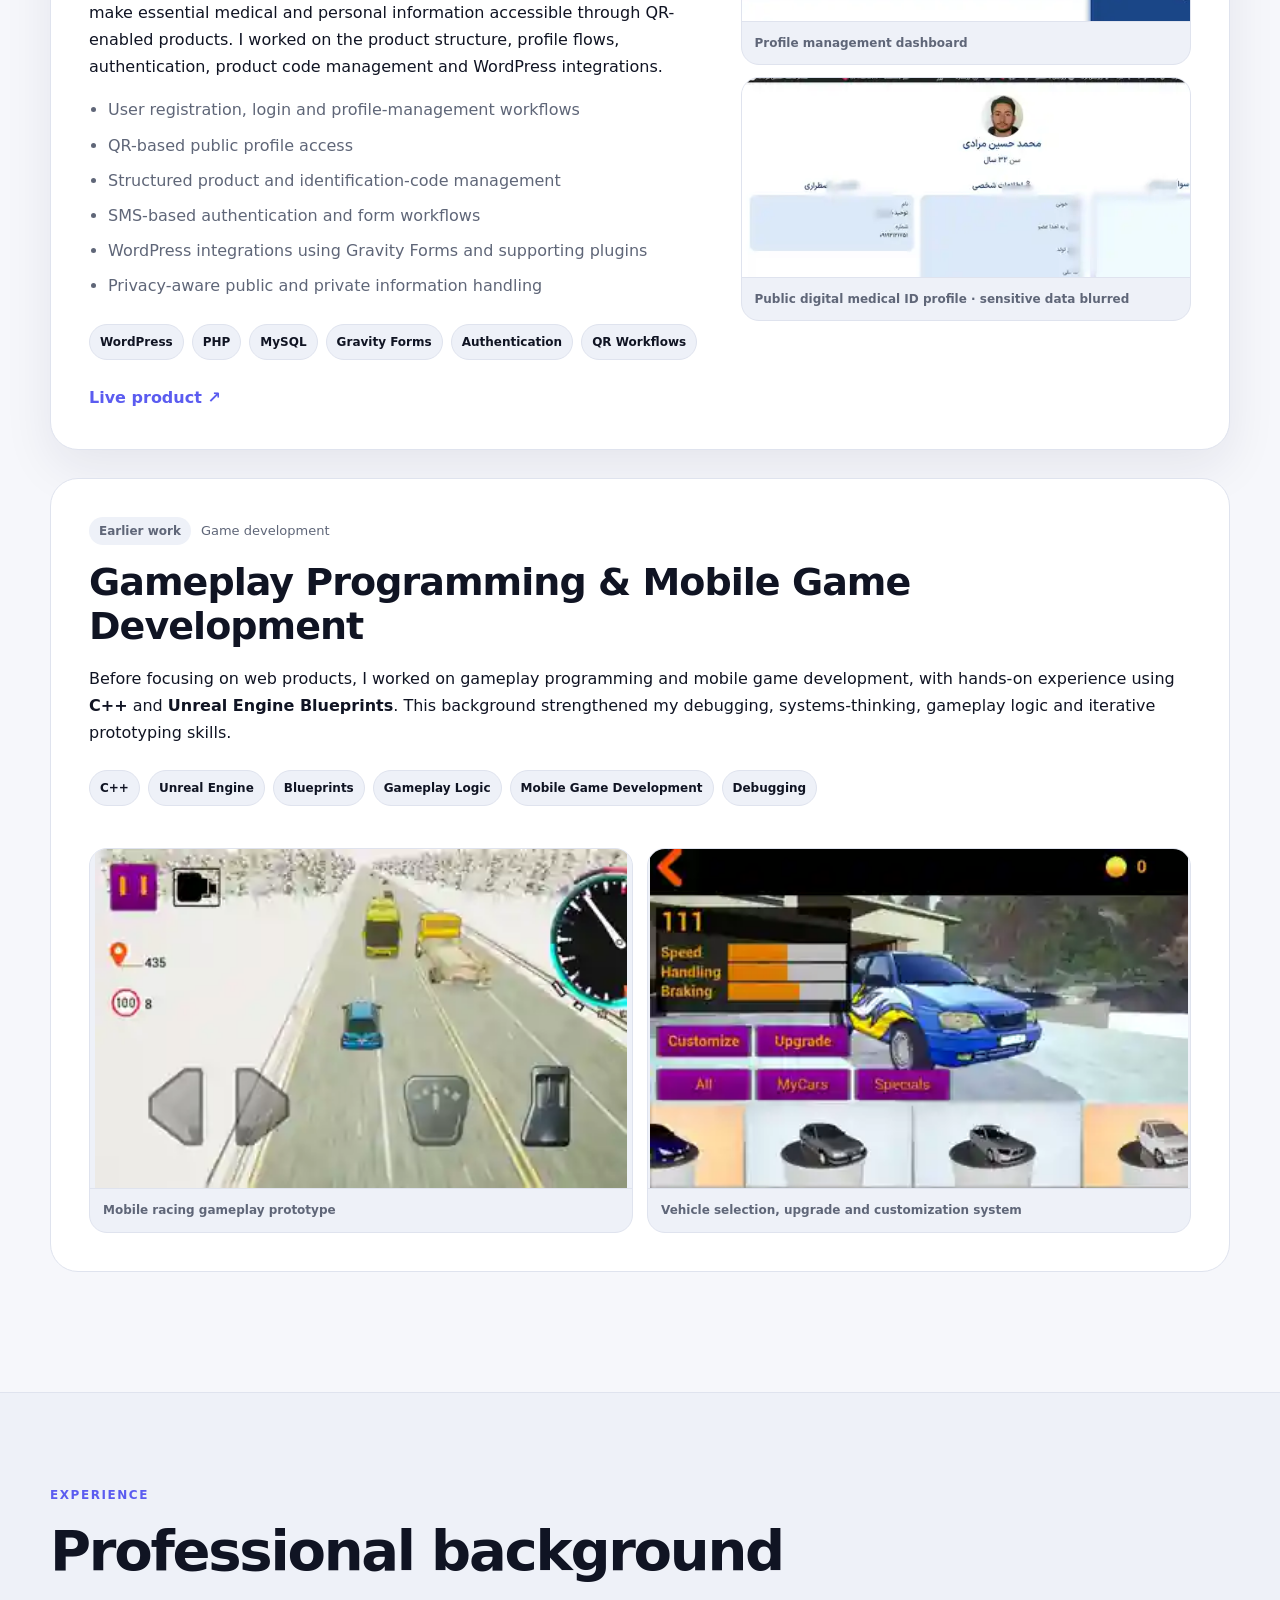
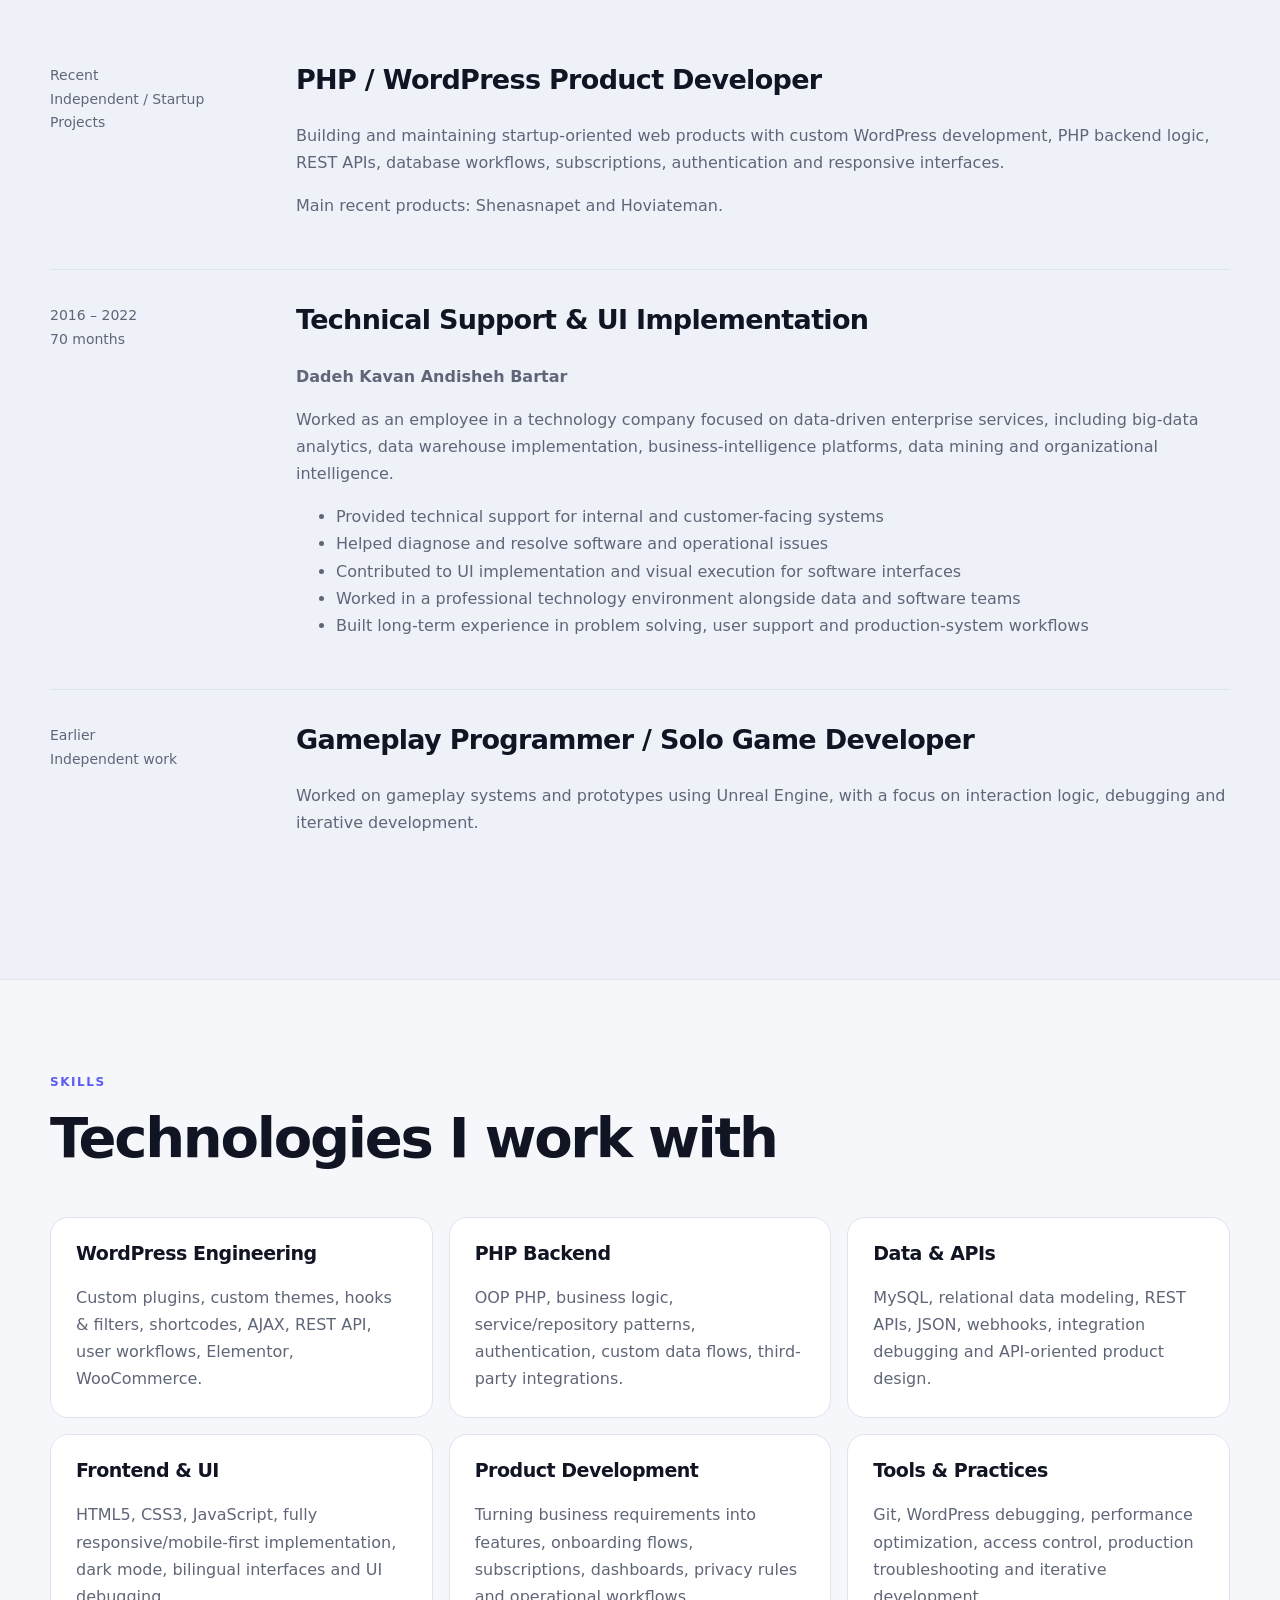
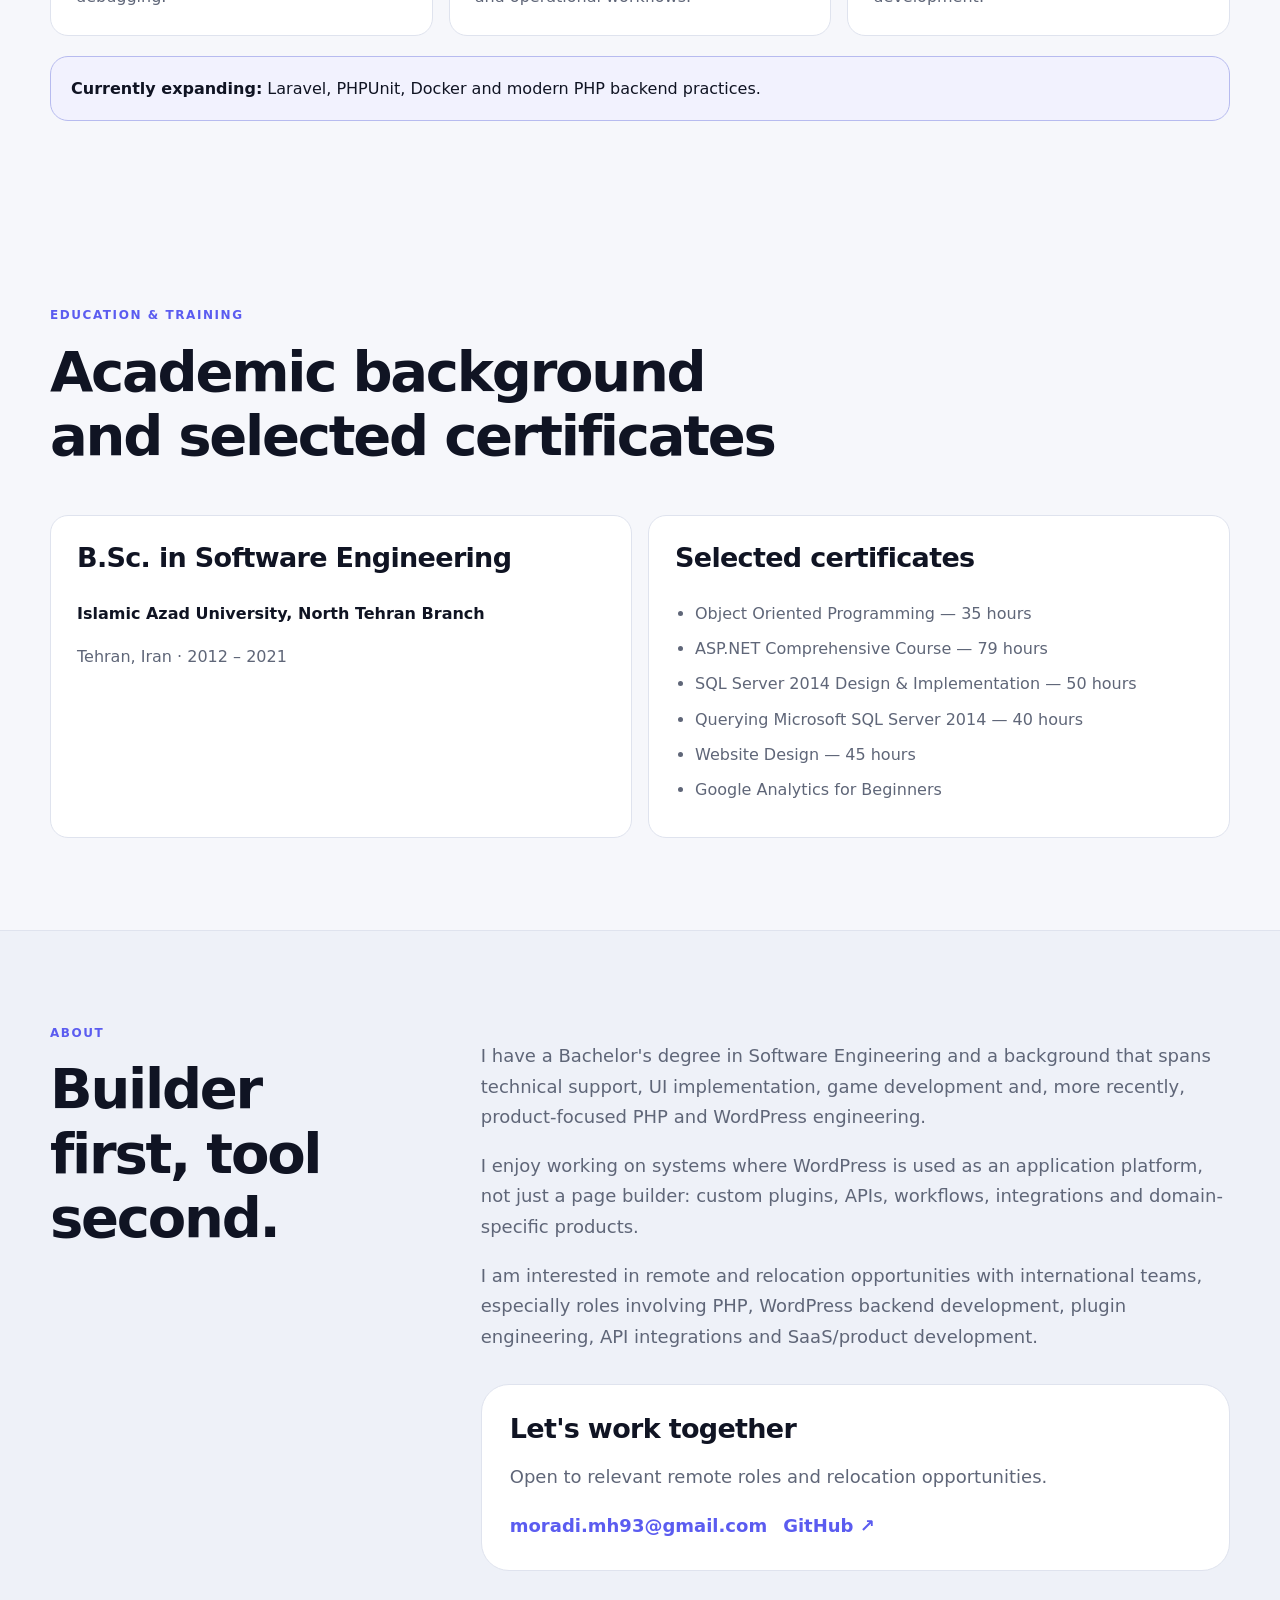
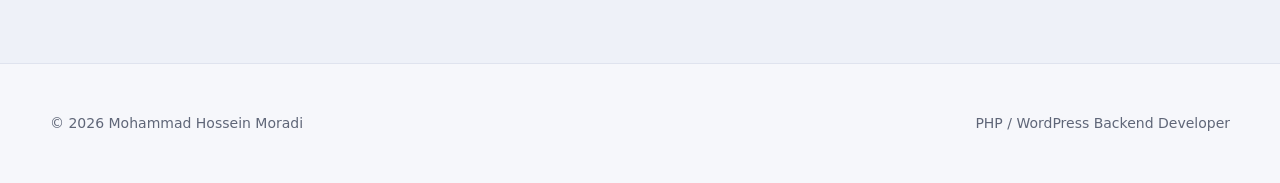
==== commit 638dc6d7: "Update Shenasnapet live product link to English homepage" ====
--- a/index.html
+++ b/index.html
@@ -135,7 +135,7 @@
             </div>
 
             <div class="project-links">
-              <a href="https://shenasnapet.ir" target="_blank" rel="noopener noreferrer">Live product ↗</a>
+              <a href="https://shenasnapet.ir/home-en/" target="_blank" rel="noopener noreferrer">Live product ↗</a>
               <a href="#screenshots-shenasnapet">Screenshots ↓</a>
             </div>
           </div>
--- a/styles.css
+++ b/styles.css
@@ -414,3 +414,79 @@
     margin-inline: auto;
   }
 }
+
+
+/* Portfolio gallery refinement */
+.project-visual {
+  min-width: 0;
+}
+
+.portfolio-shot {
+  display: block;
+}
+
+.portfolio-shot img {
+  width: 100%;
+  height: auto;
+  min-height: 0;
+  max-height: none;
+  object-fit: contain;
+  object-position: center;
+  background: var(--surface-2);
+}
+
+.portfolio-shot-large img {
+  min-height: 0;
+}
+
+.shot-row {
+  align-items: start;
+}
+
+.shot-row-mobile {
+  width: min(100%, 360px);
+  max-width: 360px;
+  justify-self: center;
+}
+
+.mobile-shot img {
+  width: 100%;
+  height: auto;
+  aspect-ratio: 3 / 4;
+  object-fit: cover;
+  object-position: top center;
+}
+
+/* Keep older game screenshots readable instead of stretching them */
+.game-project .project-visual {
+  grid-template-columns: repeat(2, minmax(0, 1fr));
+  gap: 14px;
+}
+
+.game-project .portfolio-shot img {
+  aspect-ratio: 16 / 10;
+  object-fit: contain;
+}
+
+/* Hoviateman screenshots should show the whole interface */
+.project-visual img[alt*="Hoviateman"] {
+  object-fit: contain;
+  height: auto;
+}
+
+@media (max-width: 1100px) {
+  .game-project .project-visual {
+    grid-template-columns: 1fr;
+  }
+}
+
+@media (max-width: 620px) {
+  .portfolio-shot img {
+    height: auto;
+  }
+
+  .shot-row-mobile {
+    width: 100%;
+    max-width: 340px;
+  }
+}
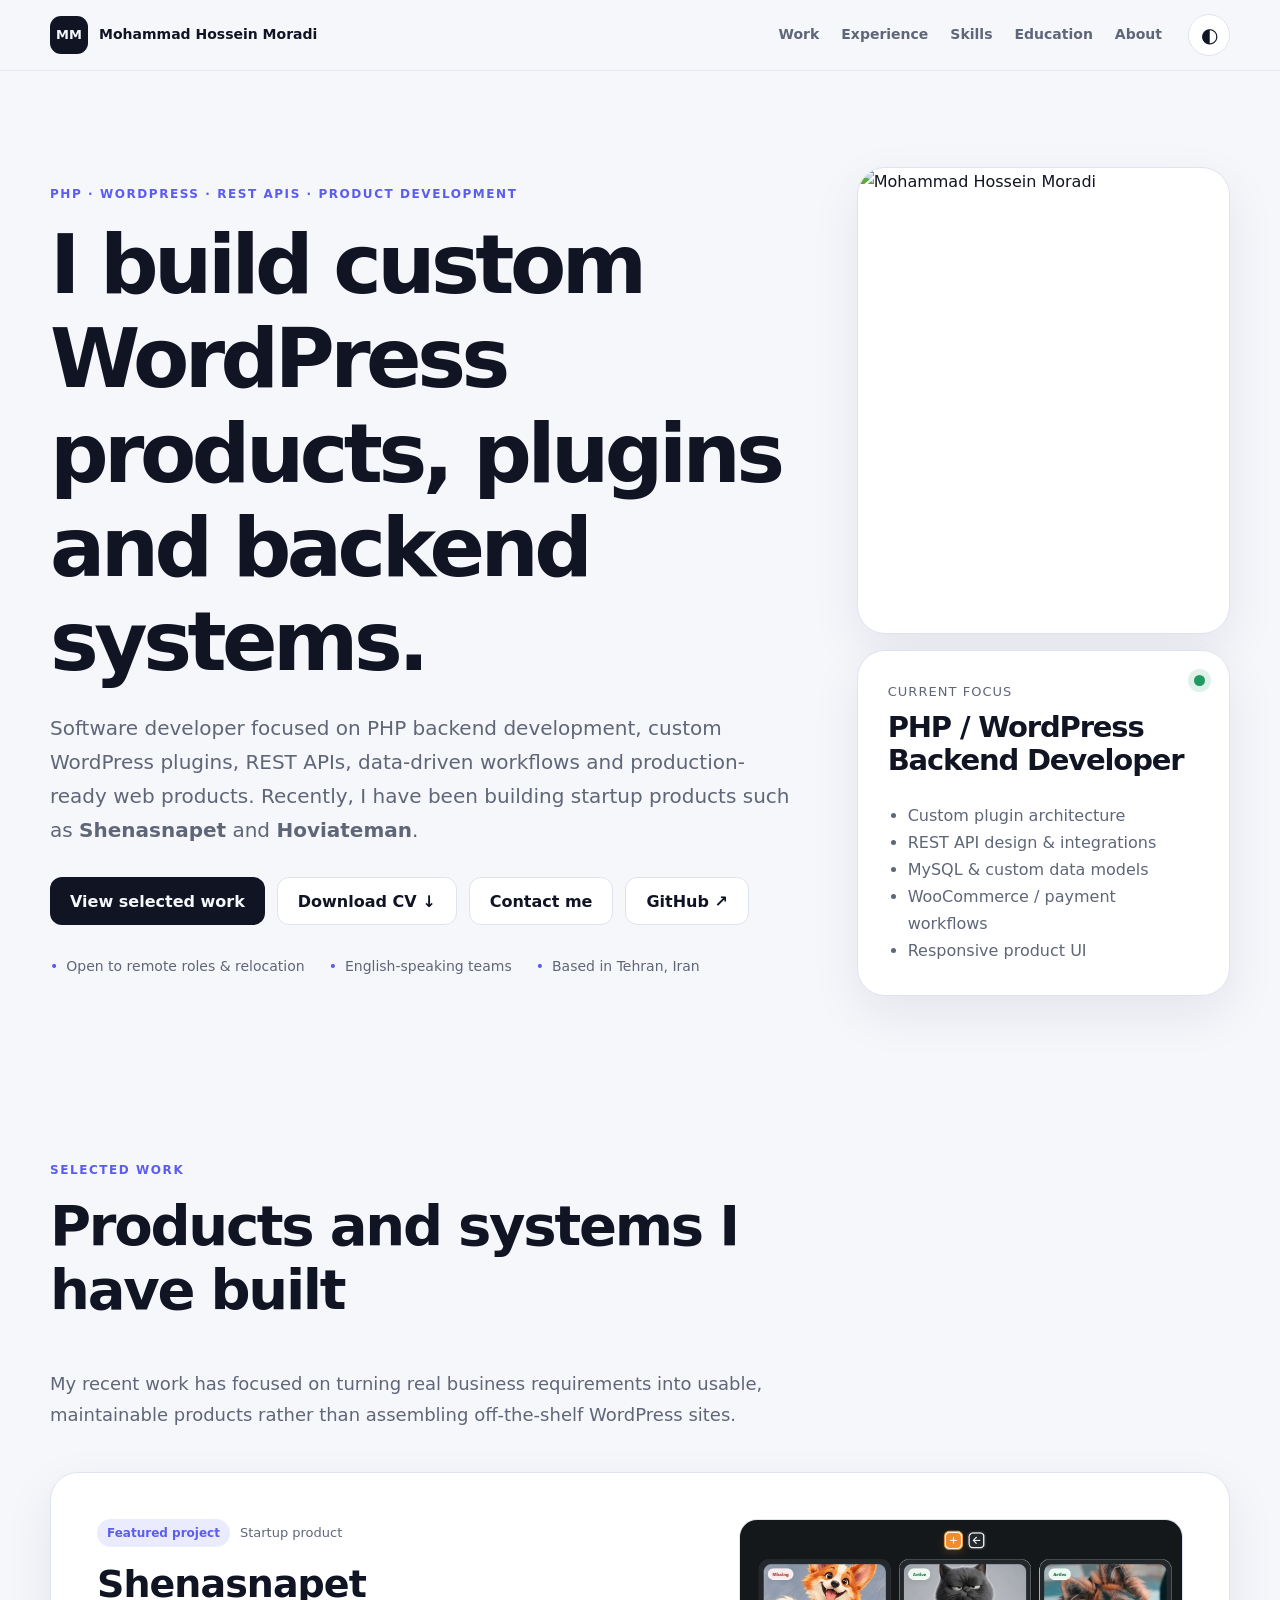
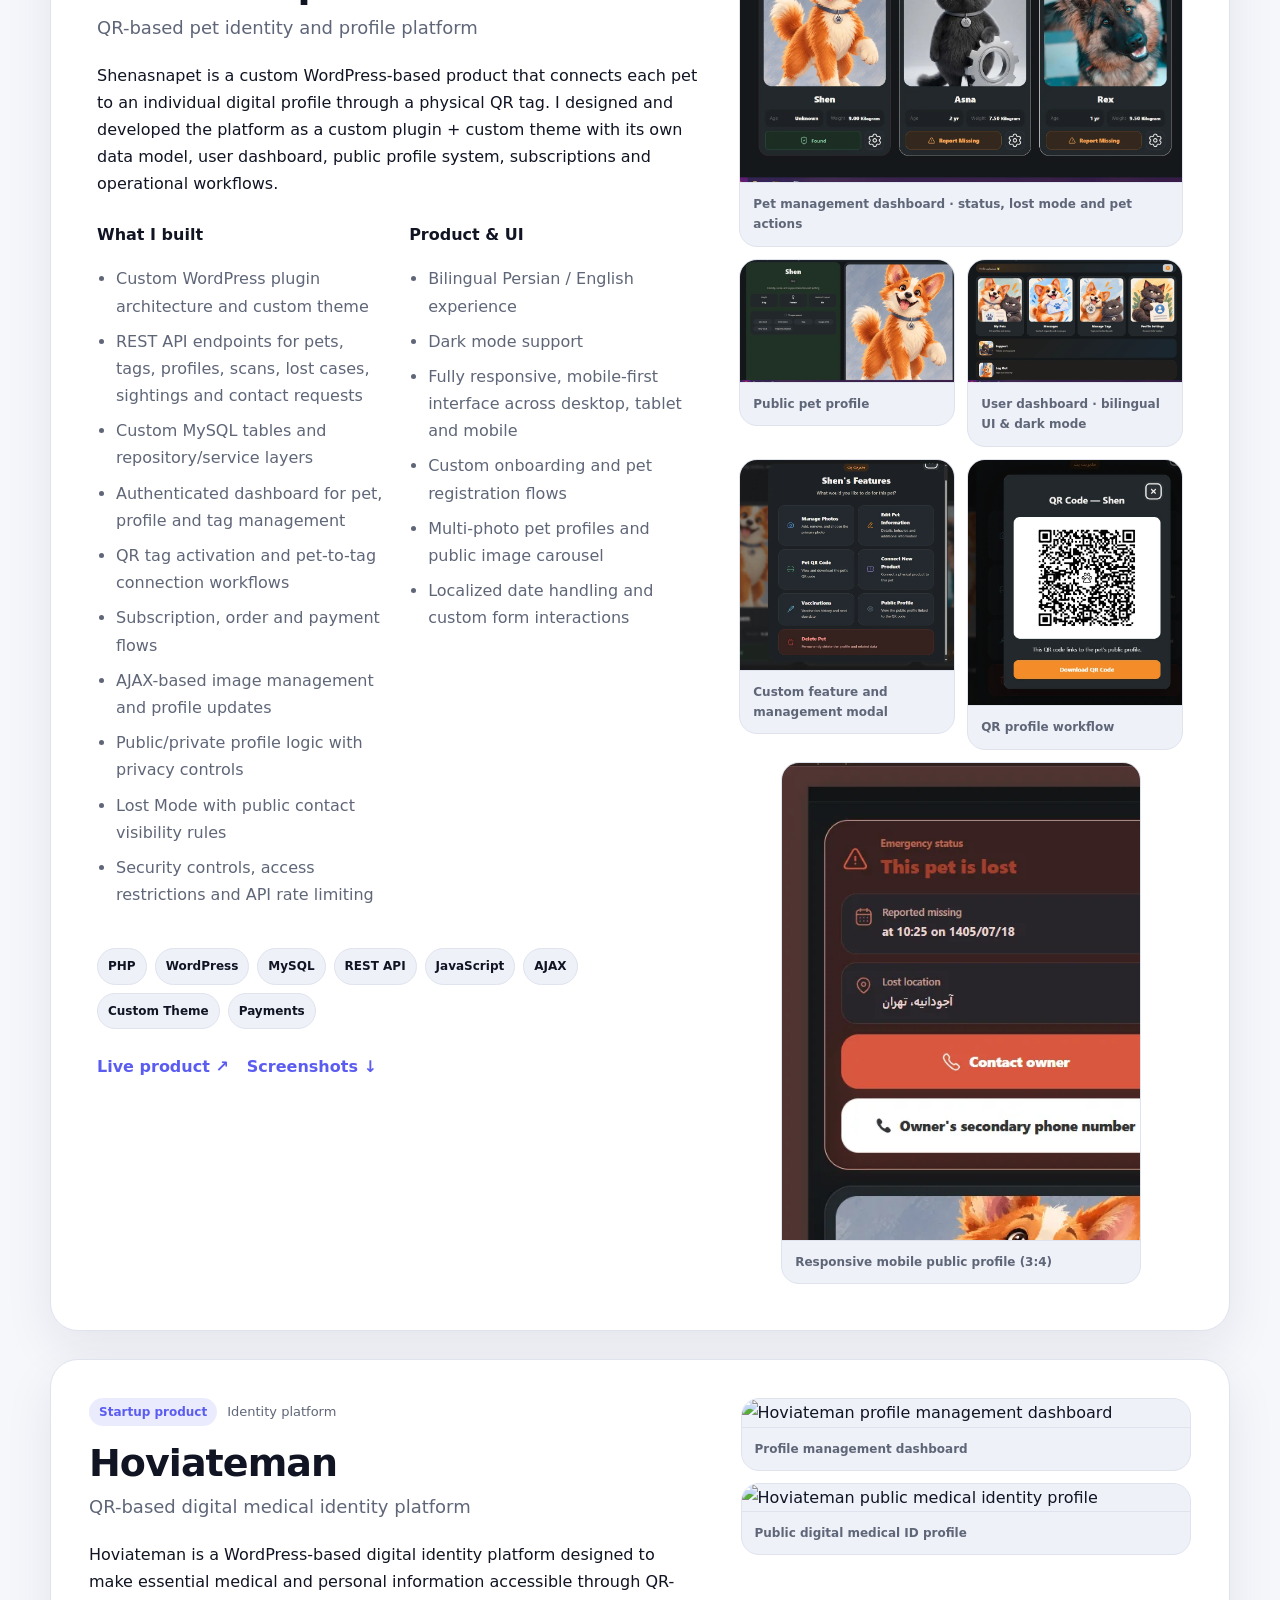
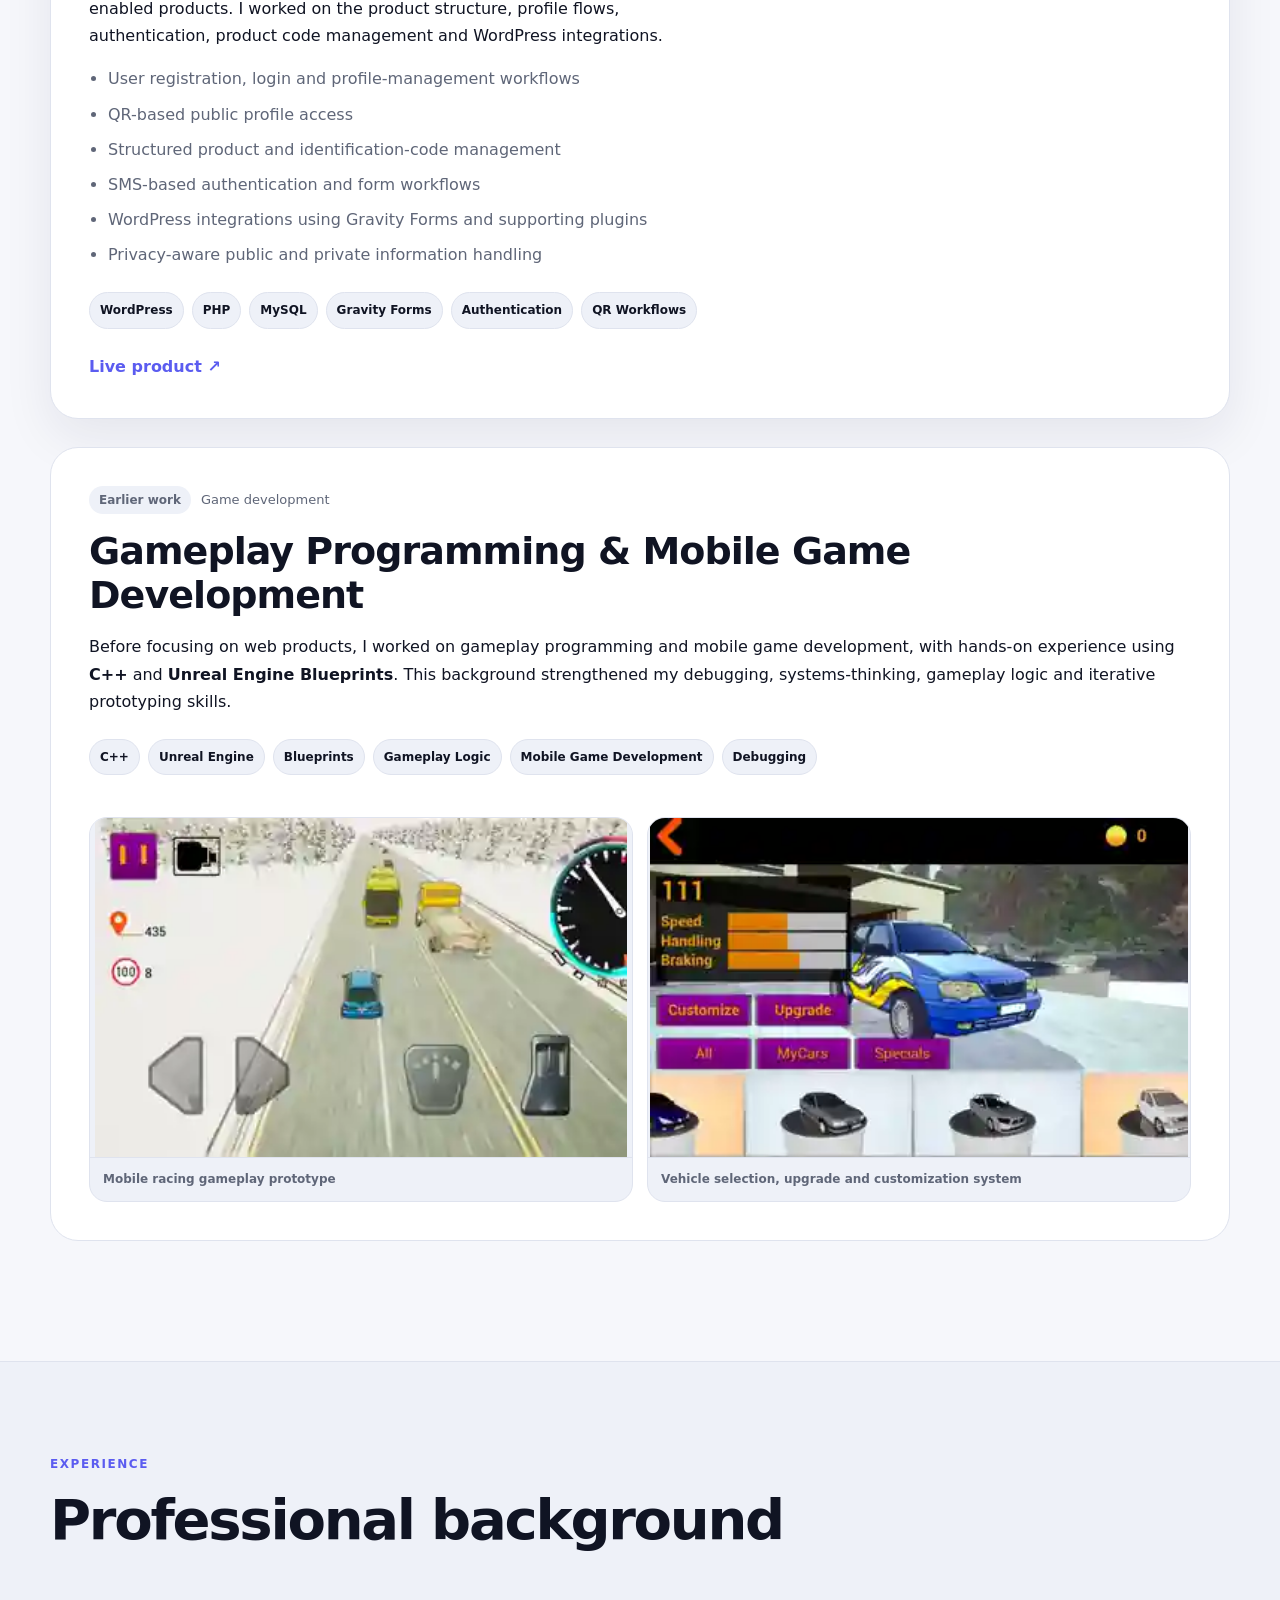
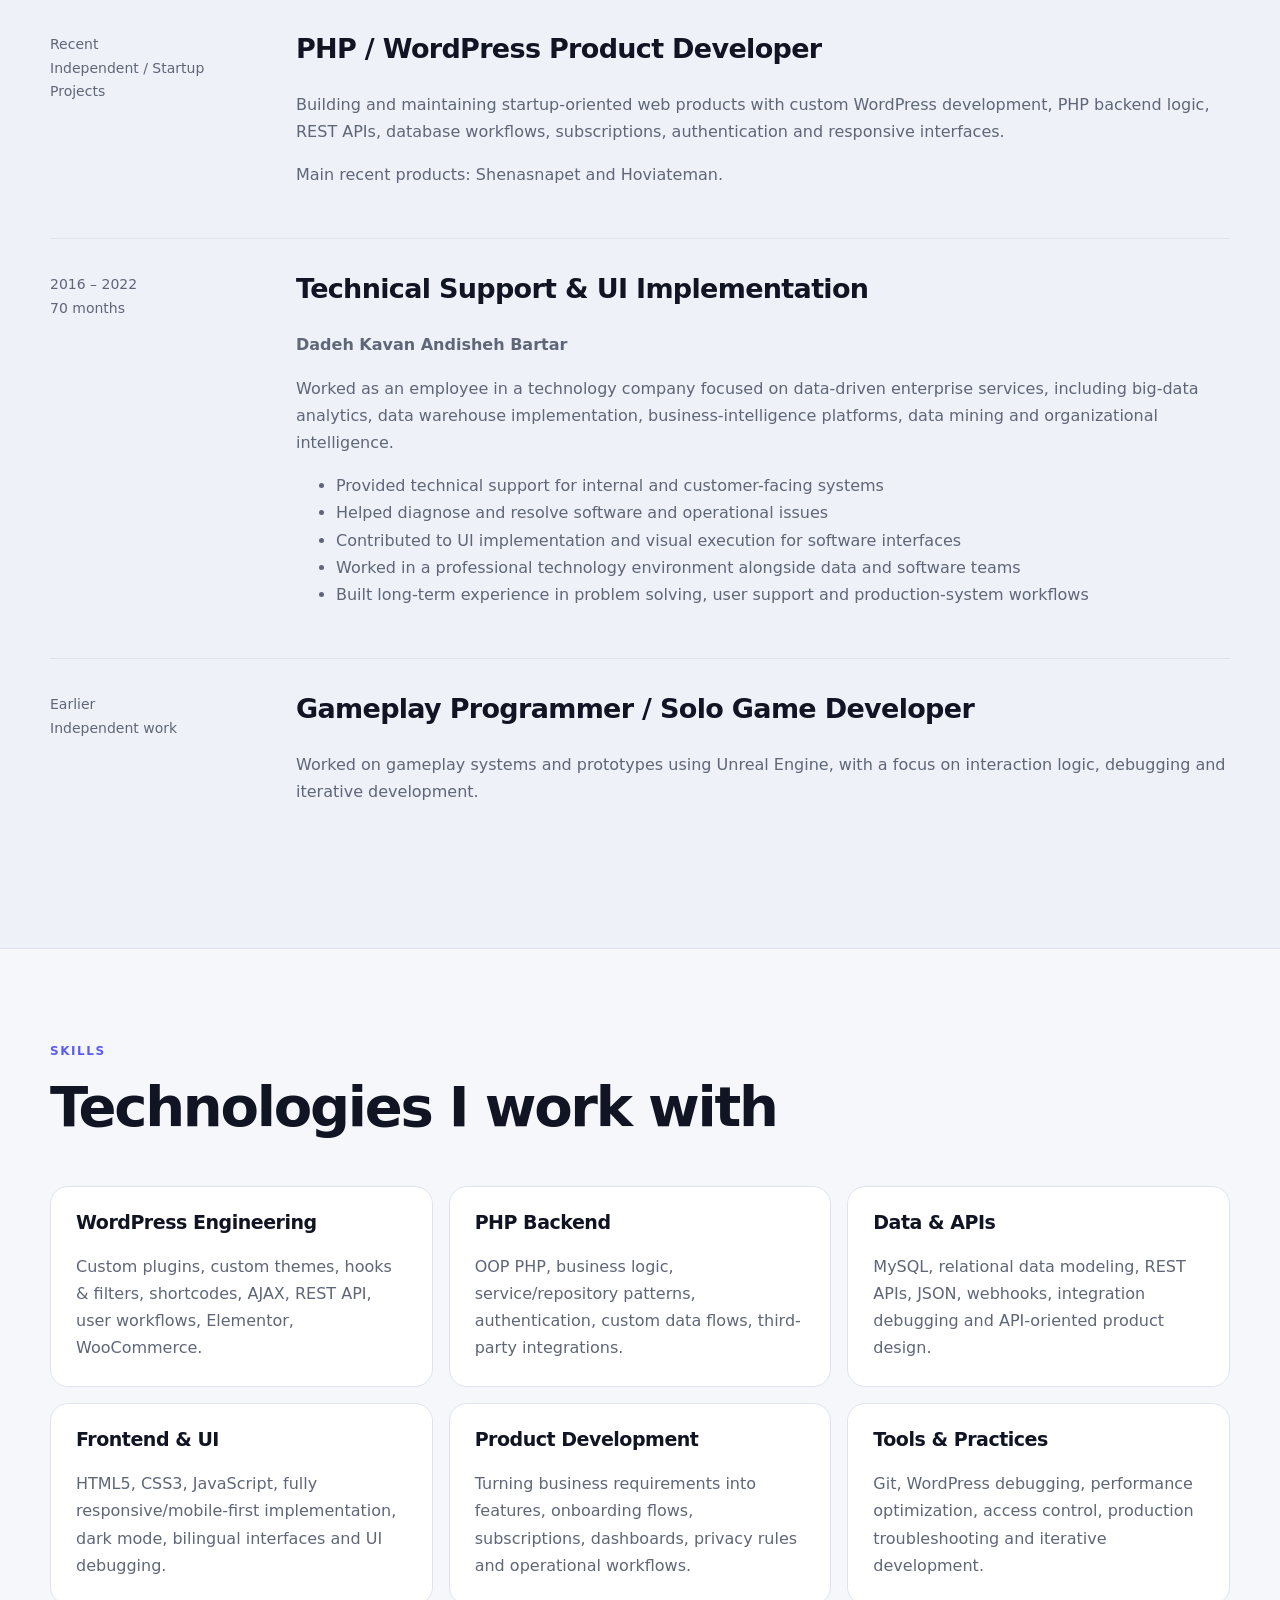
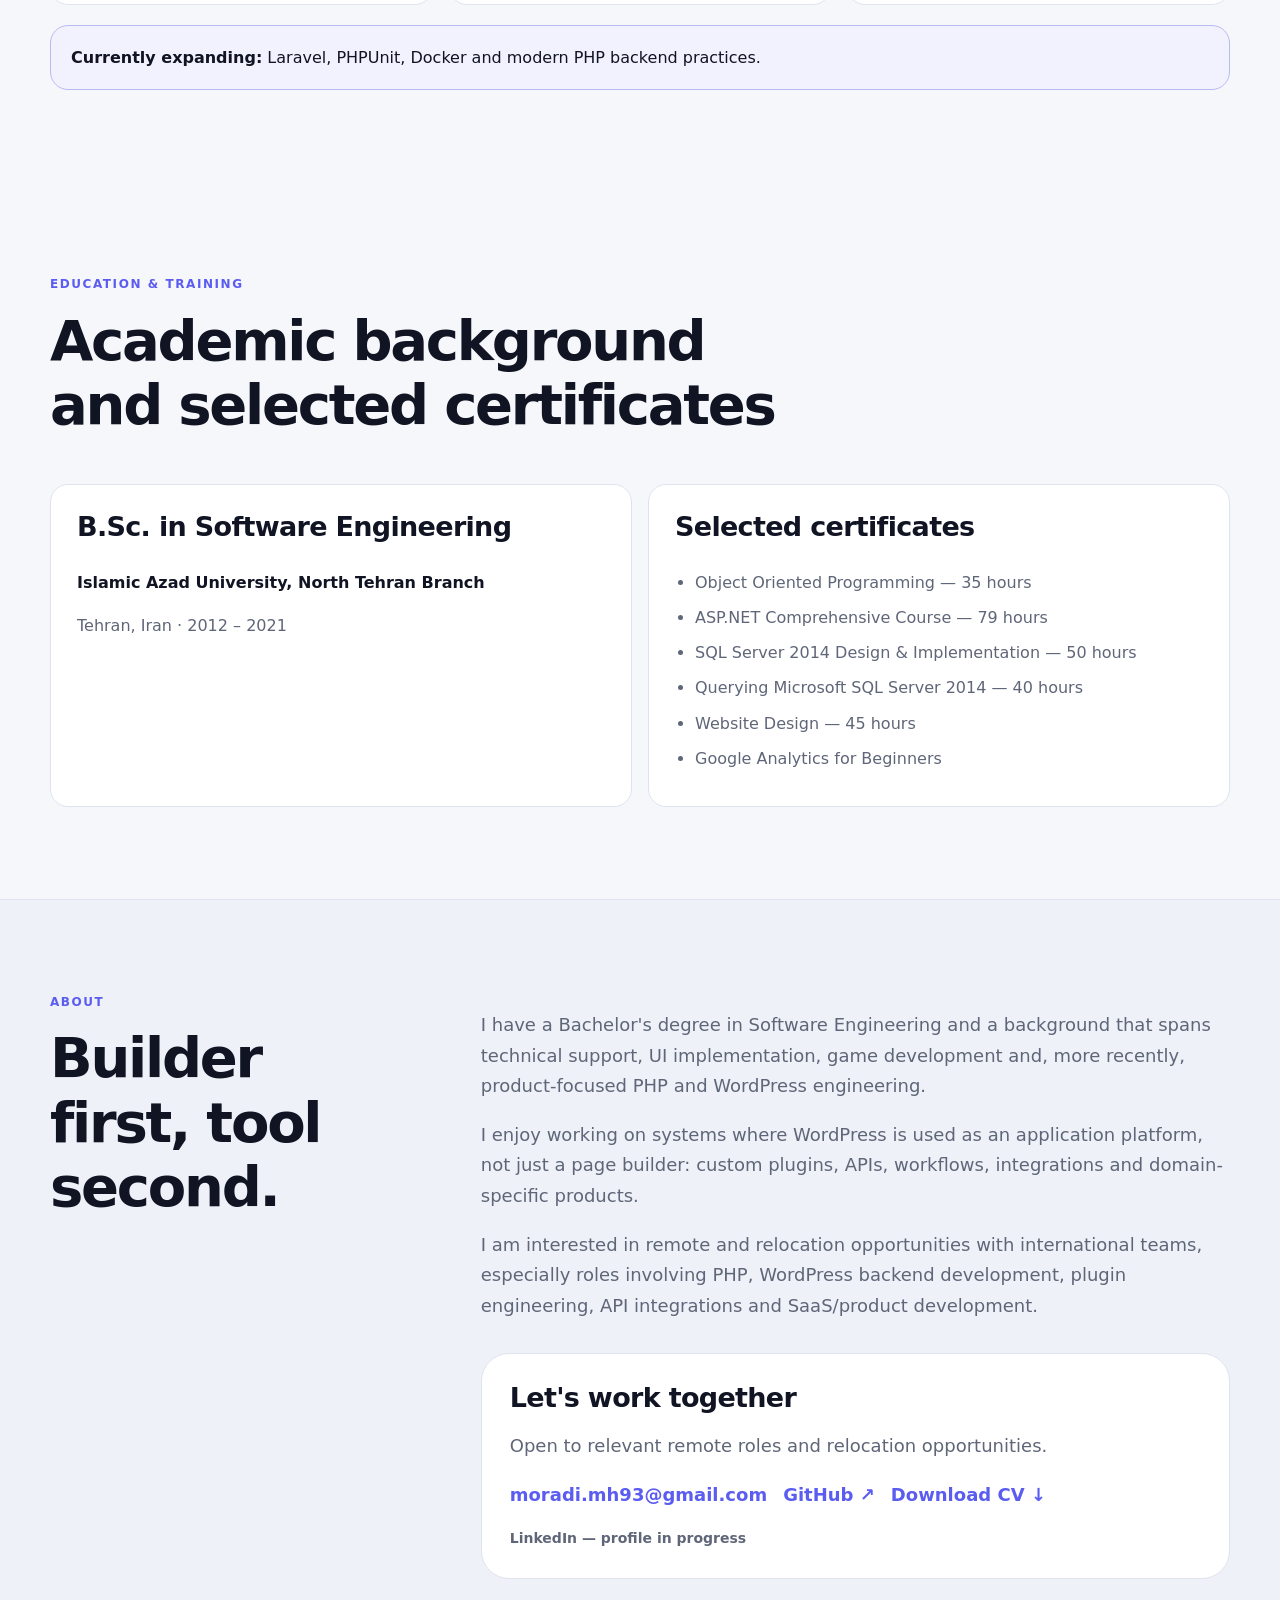
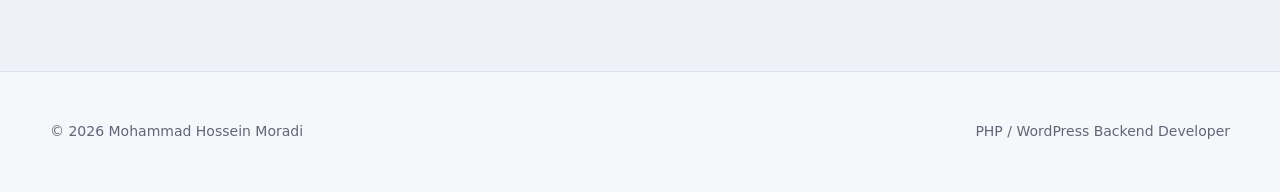
==== commit 18e4b523: "Polish portfolio, add CV and restore higher-quality project images" ====
--- a/index.html
+++ b/index.html
@@ -5,6 +5,12 @@
   <meta name="viewport" content="width=device-width, initial-scale=1">
   <meta name="description" content="Mohammad Hossein Moradi — PHP / WordPress Backend Developer specializing in custom plugins, REST APIs, integrations and product development.">
   <meta name="theme-color" content="#0b1020">
+  <meta property="og:title" content="Mohammad Hossein Moradi — PHP / WordPress Backend Developer">
+  <meta property="og:description" content="PHP / WordPress Backend Developer specializing in custom plugins, REST APIs, integrations and product development.">
+  <meta property="og:type" content="website">
+  <meta property="og:url" content="https://mhmoradi93.github.io/">
+  <meta property="og:image" content="https://mhmoradi93.github.io/assets/shenasnapet-pets.webp">
+  <meta name="twitter:card" content="summary_large_image">
   <title>Mohammad Hossein Moradi — PHP / WordPress Backend Developer</title>
   <link rel="icon" type="image/svg+xml" href="assets/favicon.svg">
   <link rel="stylesheet" href="styles.css">
@@ -44,13 +50,15 @@
 
           <div class="hero-actions">
             <a class="button primary" href="#work">View selected work</a>
+            <a class="button secondary" href="assets/Mohammad-Hossein-Moradi-CV.pdf" download>Download CV ↓</a>
             <a class="button secondary" href="mailto:moradi.mh93@gmail.com">Contact me</a>
+            <a class="button secondary" href="https://github.com/mhmoradi93" target="_blank" rel="noopener noreferrer">GitHub ↗</a>
           </div>
 
           <div class="quick-meta">
-            <span>Open to remote & relocation</span>
+            <span>Open to remote roles & relocation</span>
             <span>English-speaking teams</span>
-            <span>Based in Tehran, Iran · Open to remote work and relocation</span>
+            <span>Based in Tehran, Iran</span>
           </div>
         </div>
 
@@ -215,7 +223,7 @@
             </figure>
             <figure class="portfolio-shot">
               <img src="assets/hoviateman-public-profile.webp" alt="Hoviateman public medical identity profile" loading="lazy">
-              <figcaption>Public digital medical ID profile · sensitive data blurred</figcaption>
+              <figcaption>Public digital medical ID profile</figcaption>
             </figure>
           </div>
         </article>
@@ -417,6 +425,8 @@
             <div class="contact-links">
               <a href="mailto:moradi.mh93@gmail.com">moradi.mh93@gmail.com</a>
               <a href="https://github.com/mhmoradi93" target="_blank" rel="noopener noreferrer">GitHub ↗</a>
+              <a href="assets/Mohammad-Hossein-Moradi-CV.pdf" download>Download CV ↓</a>
+              <span class="contact-pending">LinkedIn — profile in progress</span>
             </div>
           </div>
         </div>
--- a/styles.css
+++ b/styles.css
@@ -396,14 +396,14 @@
   border: 1px solid var(--line);
   background: var(--surface);
   box-shadow: var(--shadow);
-  aspect-ratio: 3 / 4;
+  aspect-ratio: 4 / 5;
 }
 
 .hero-photo img {
   width: 100%;
   height: 100%;
   object-fit: cover;
-  object-position: center 18%;
+  object-position: center;
   display: block;
 }
 
@@ -490,3 +490,13 @@
     max-width: 340px;
   }
 }
+
+.button:hover {
+  transform: translateY(-1px);
+}
+.button {
+  transition: transform .15s ease, opacity .15s ease, border-color .15s ease;
+}
+.button.secondary:hover {
+  border-color: color-mix(in srgb, var(--accent) 55%, var(--line));
+}
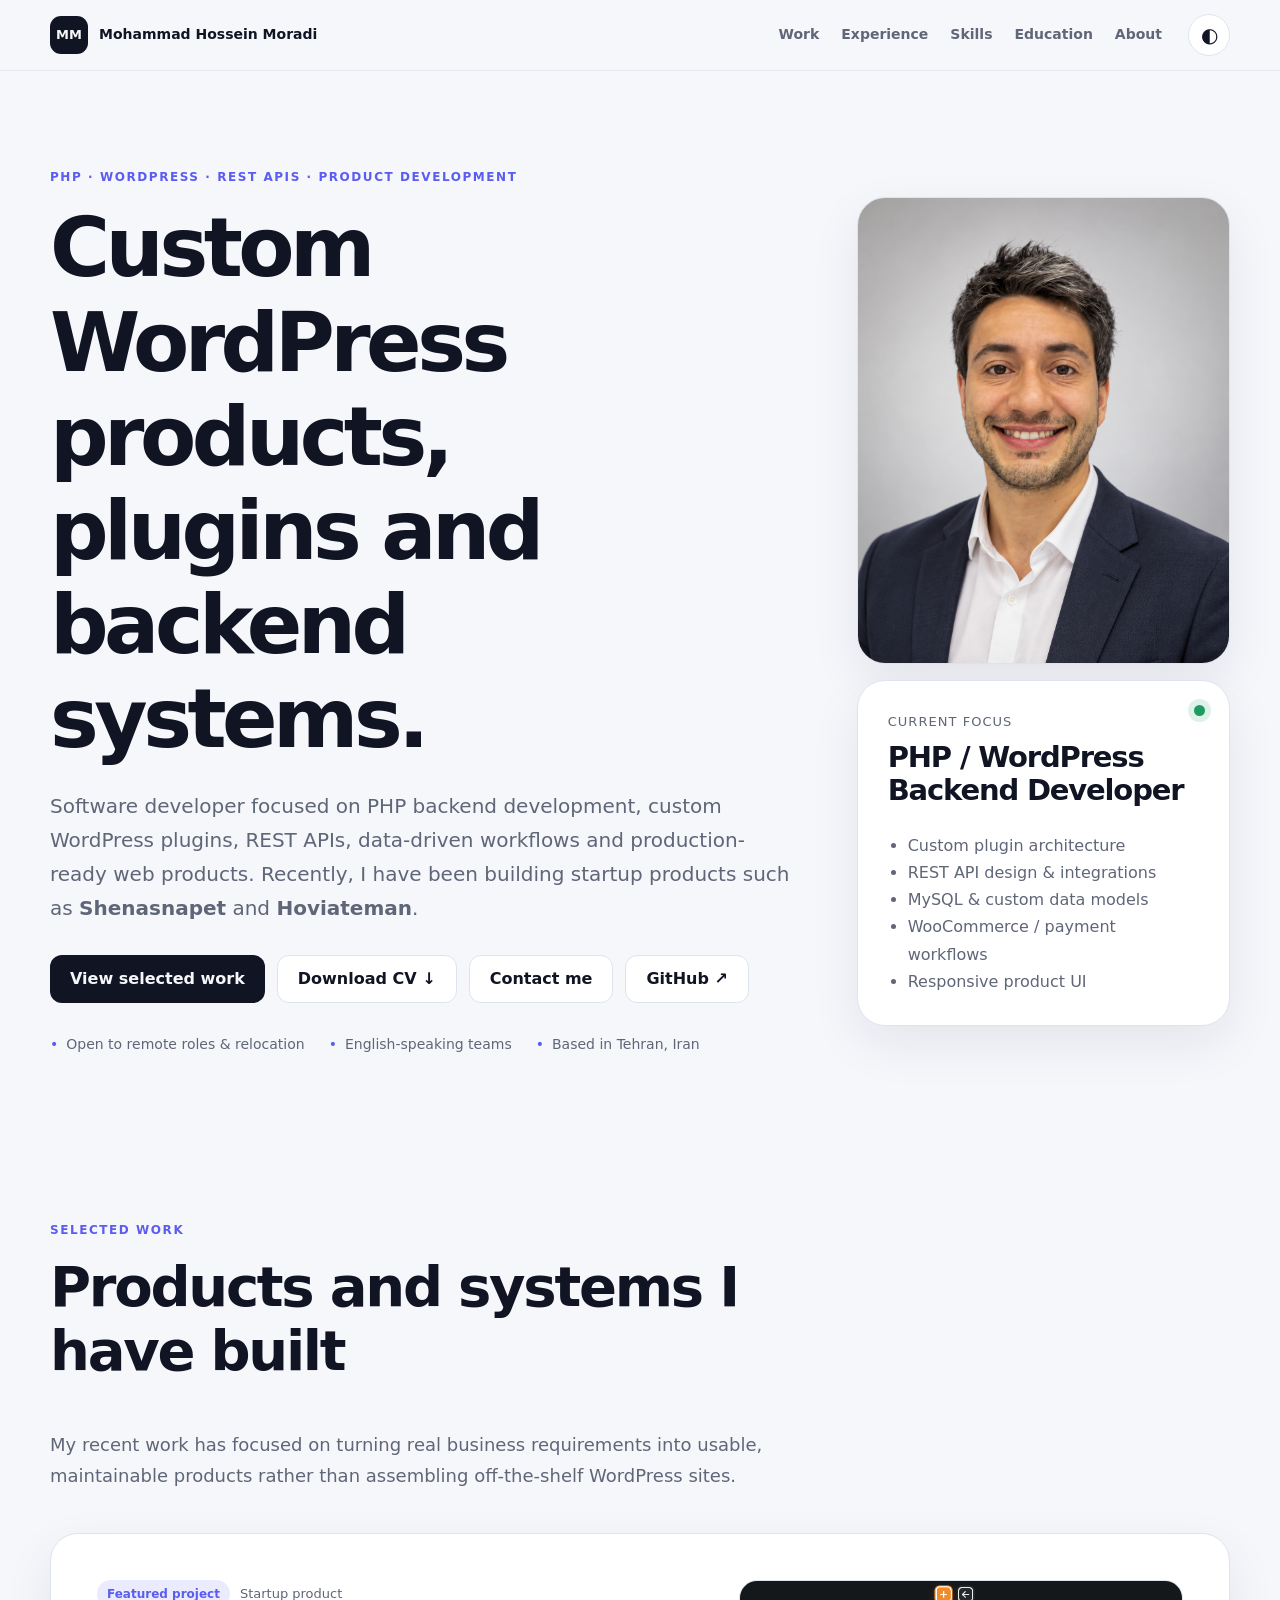
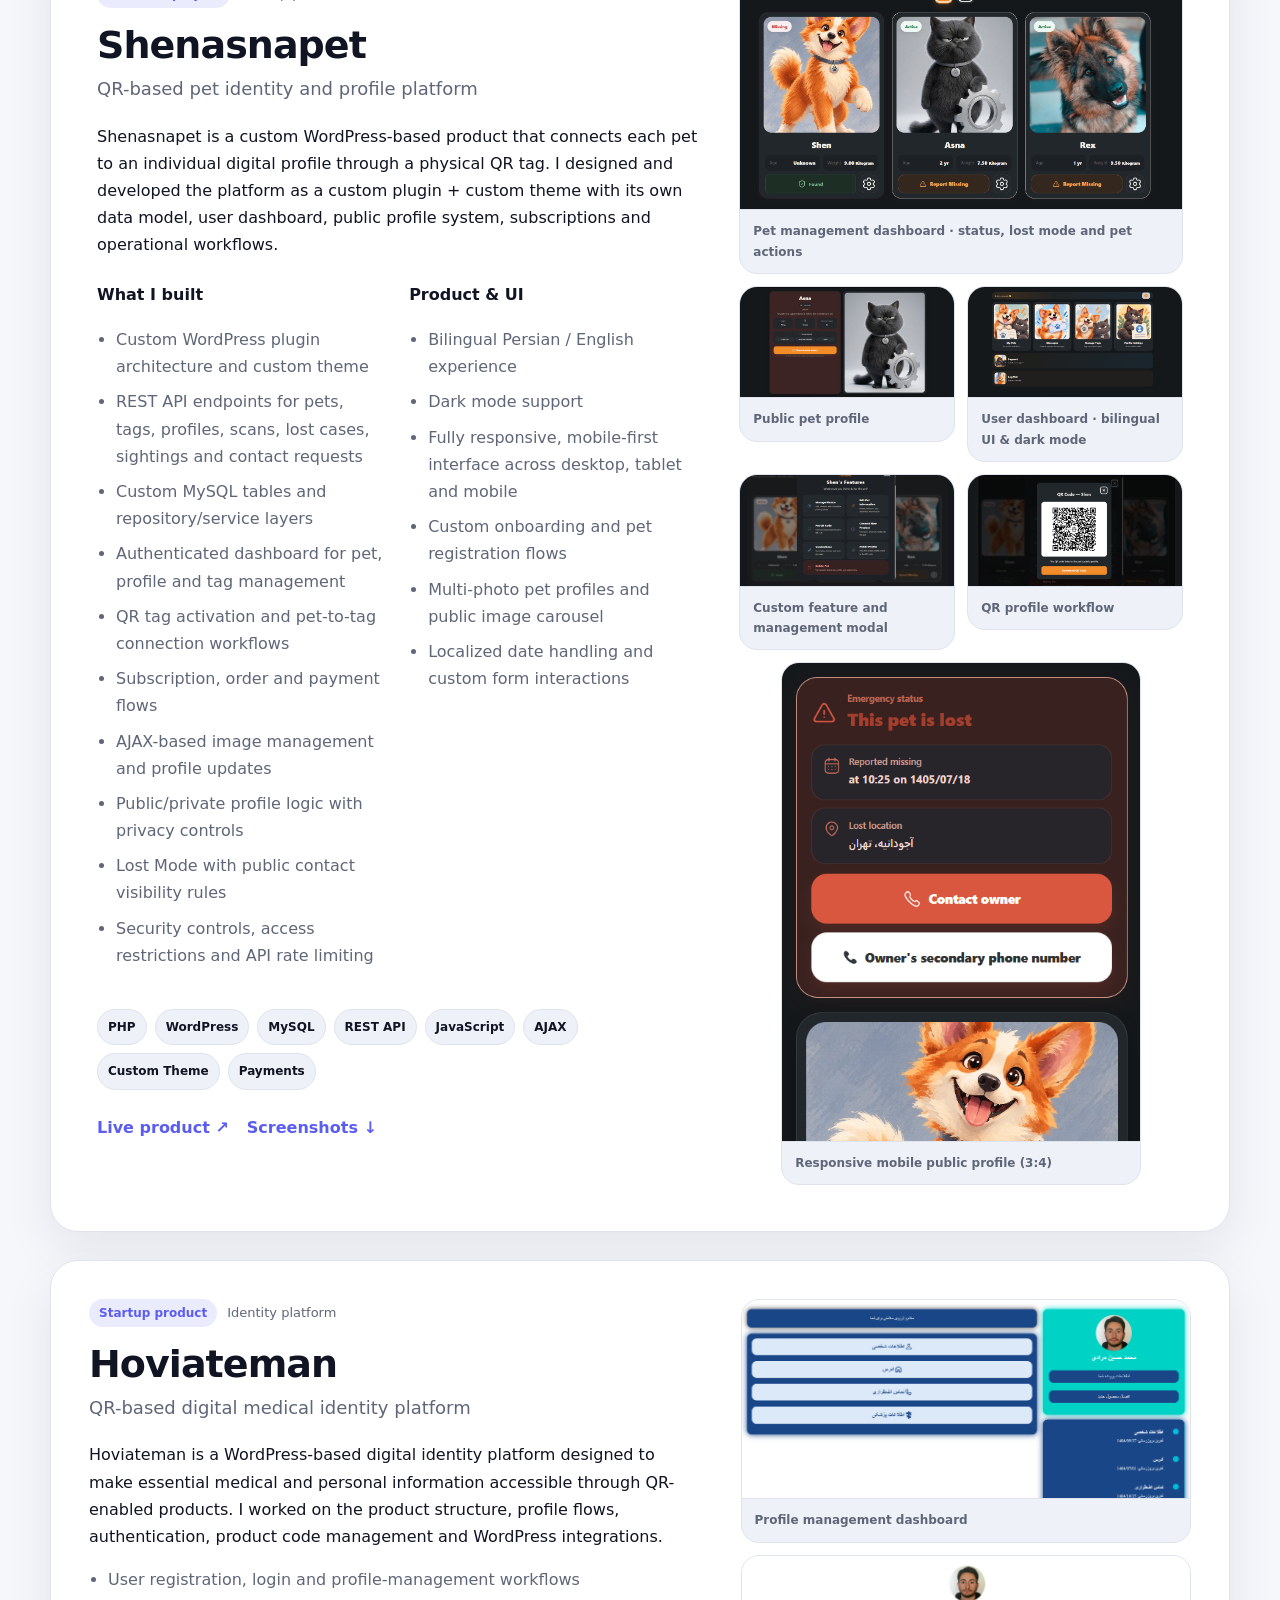
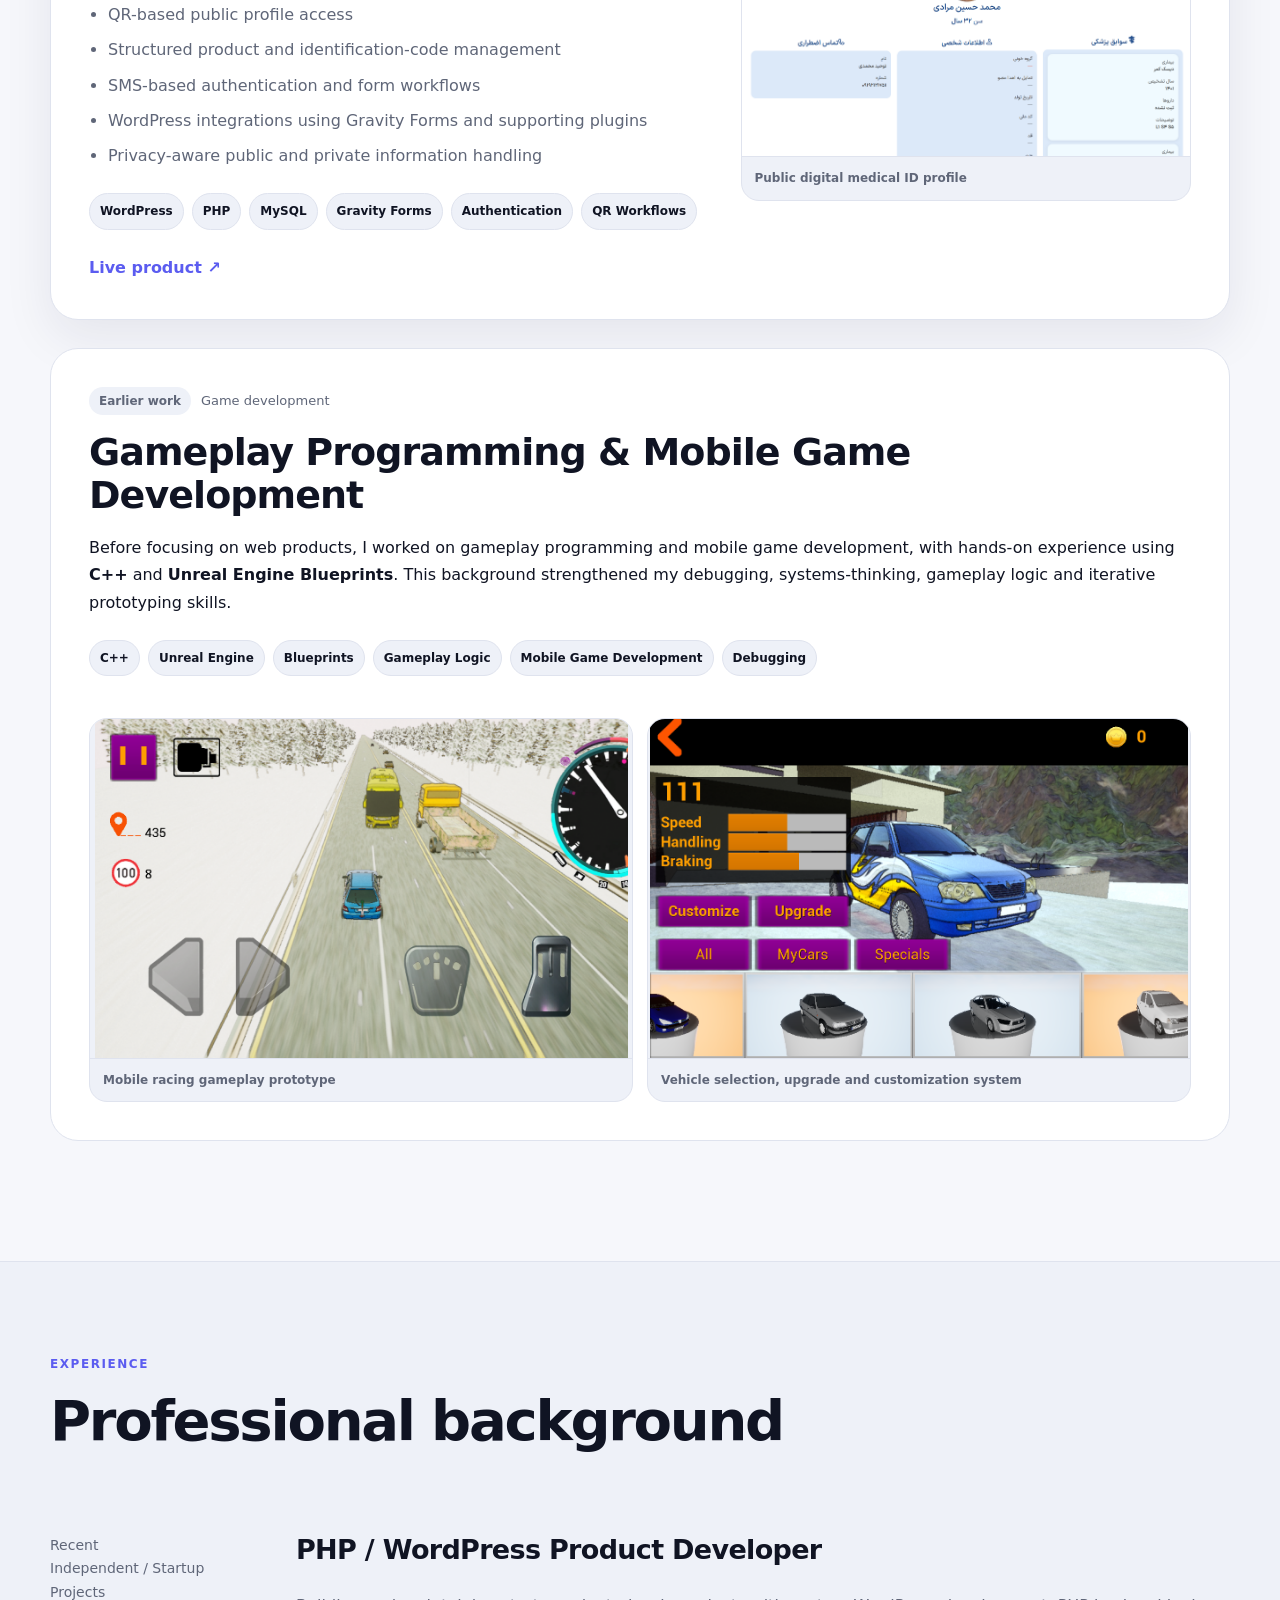
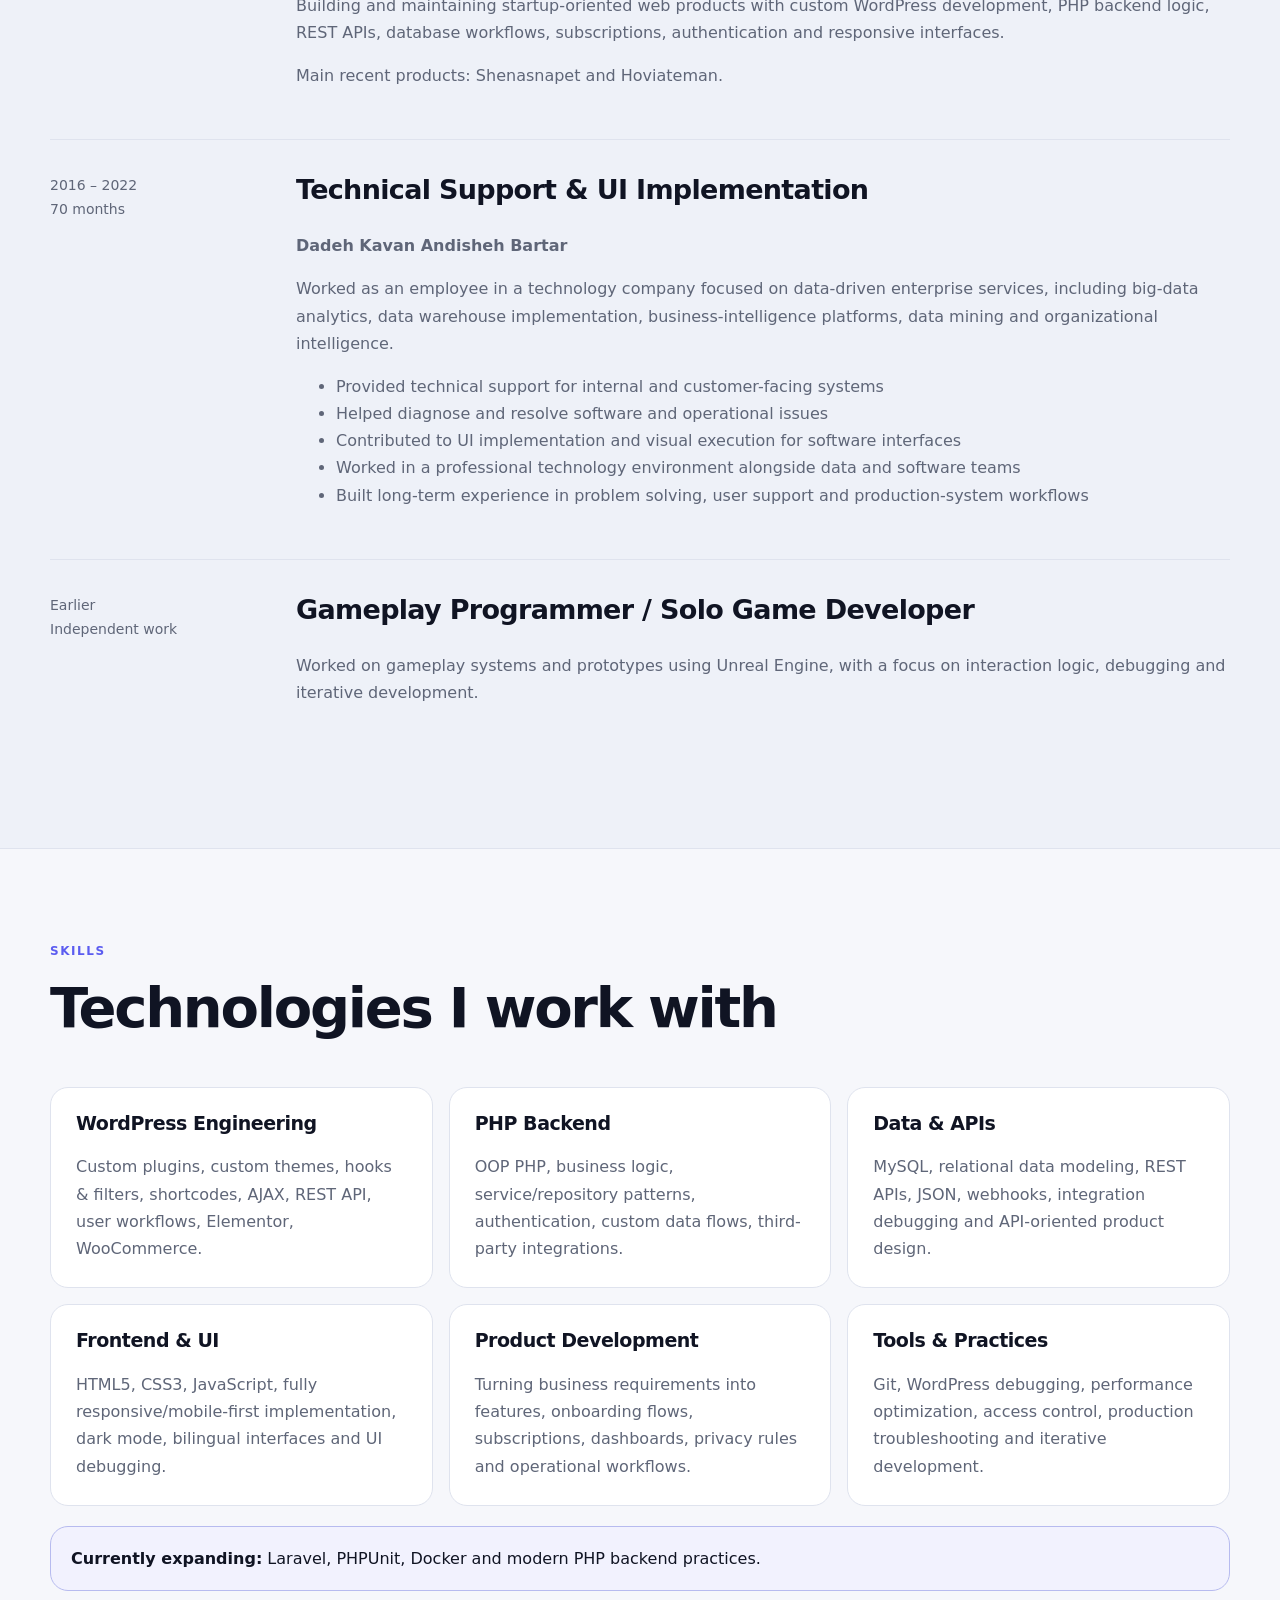
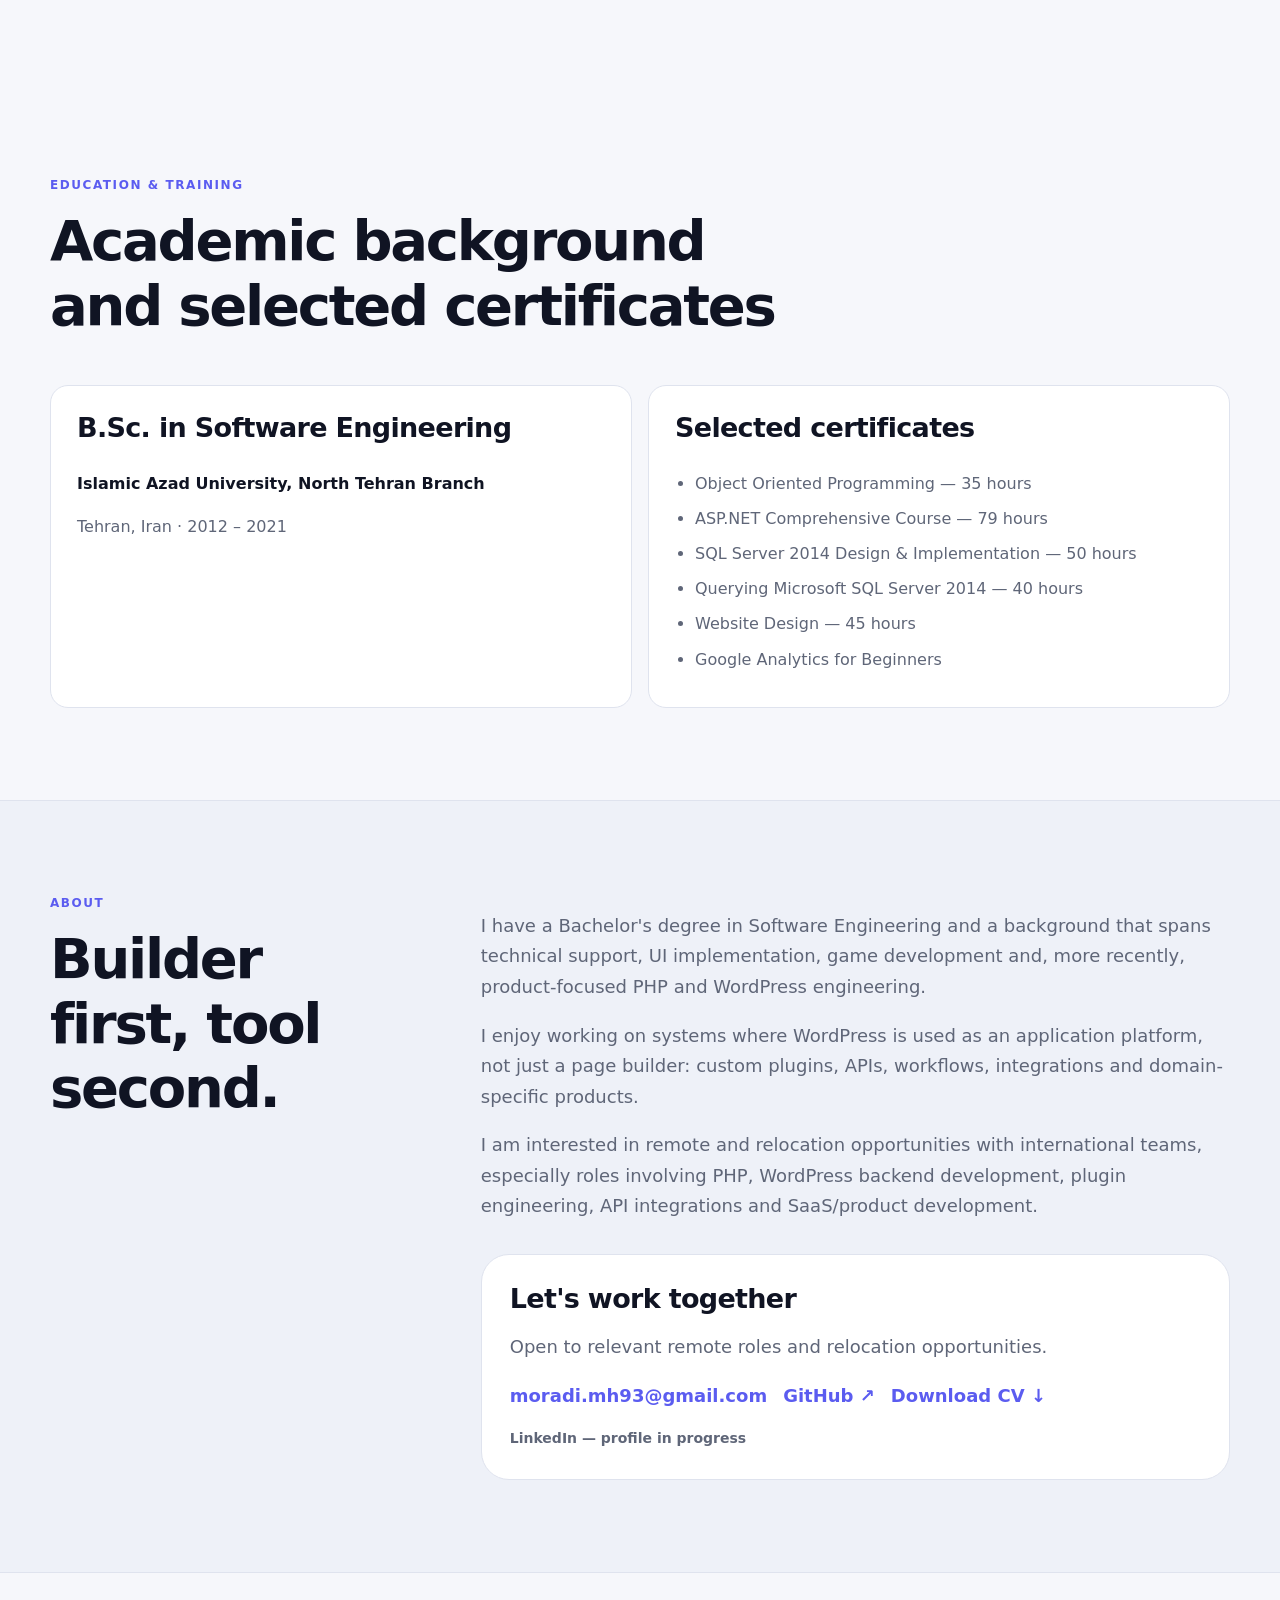
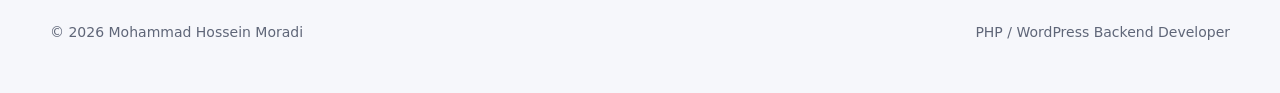
==== commit 55a70353: "Update index.html" ====
--- a/index.html
+++ b/index.html
@@ -40,7 +40,7 @@
       <div class="container hero-grid">
         <div>
           <p class="eyebrow">PHP · WordPress · REST APIs · Product Development</p>
-          <h1>I build custom WordPress products, plugins and backend systems.</h1>
+          <h1>Custom WordPress products,<br> plugins and <br> backend systems.</h1>
           <p class="lead">
             Software developer focused on PHP backend development, custom WordPress plugins,
             REST APIs, data-driven workflows and production-ready web products.
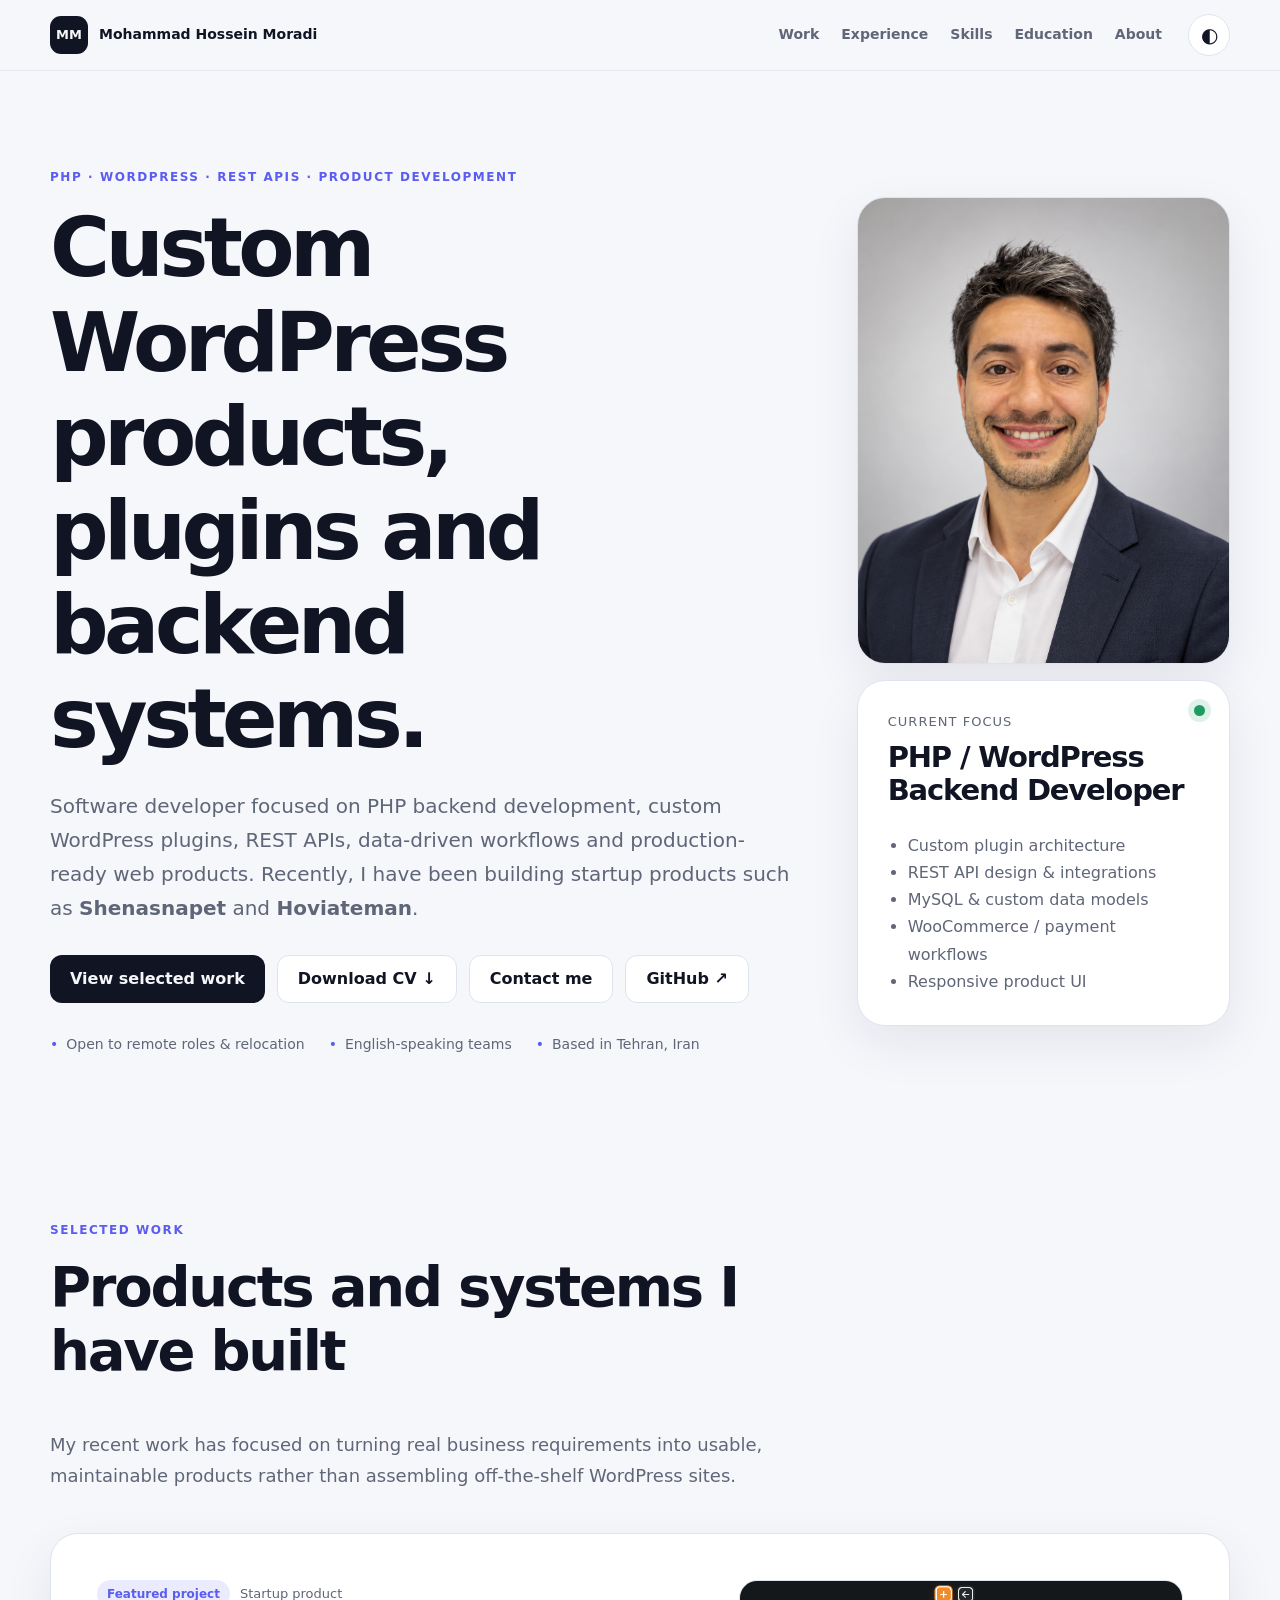
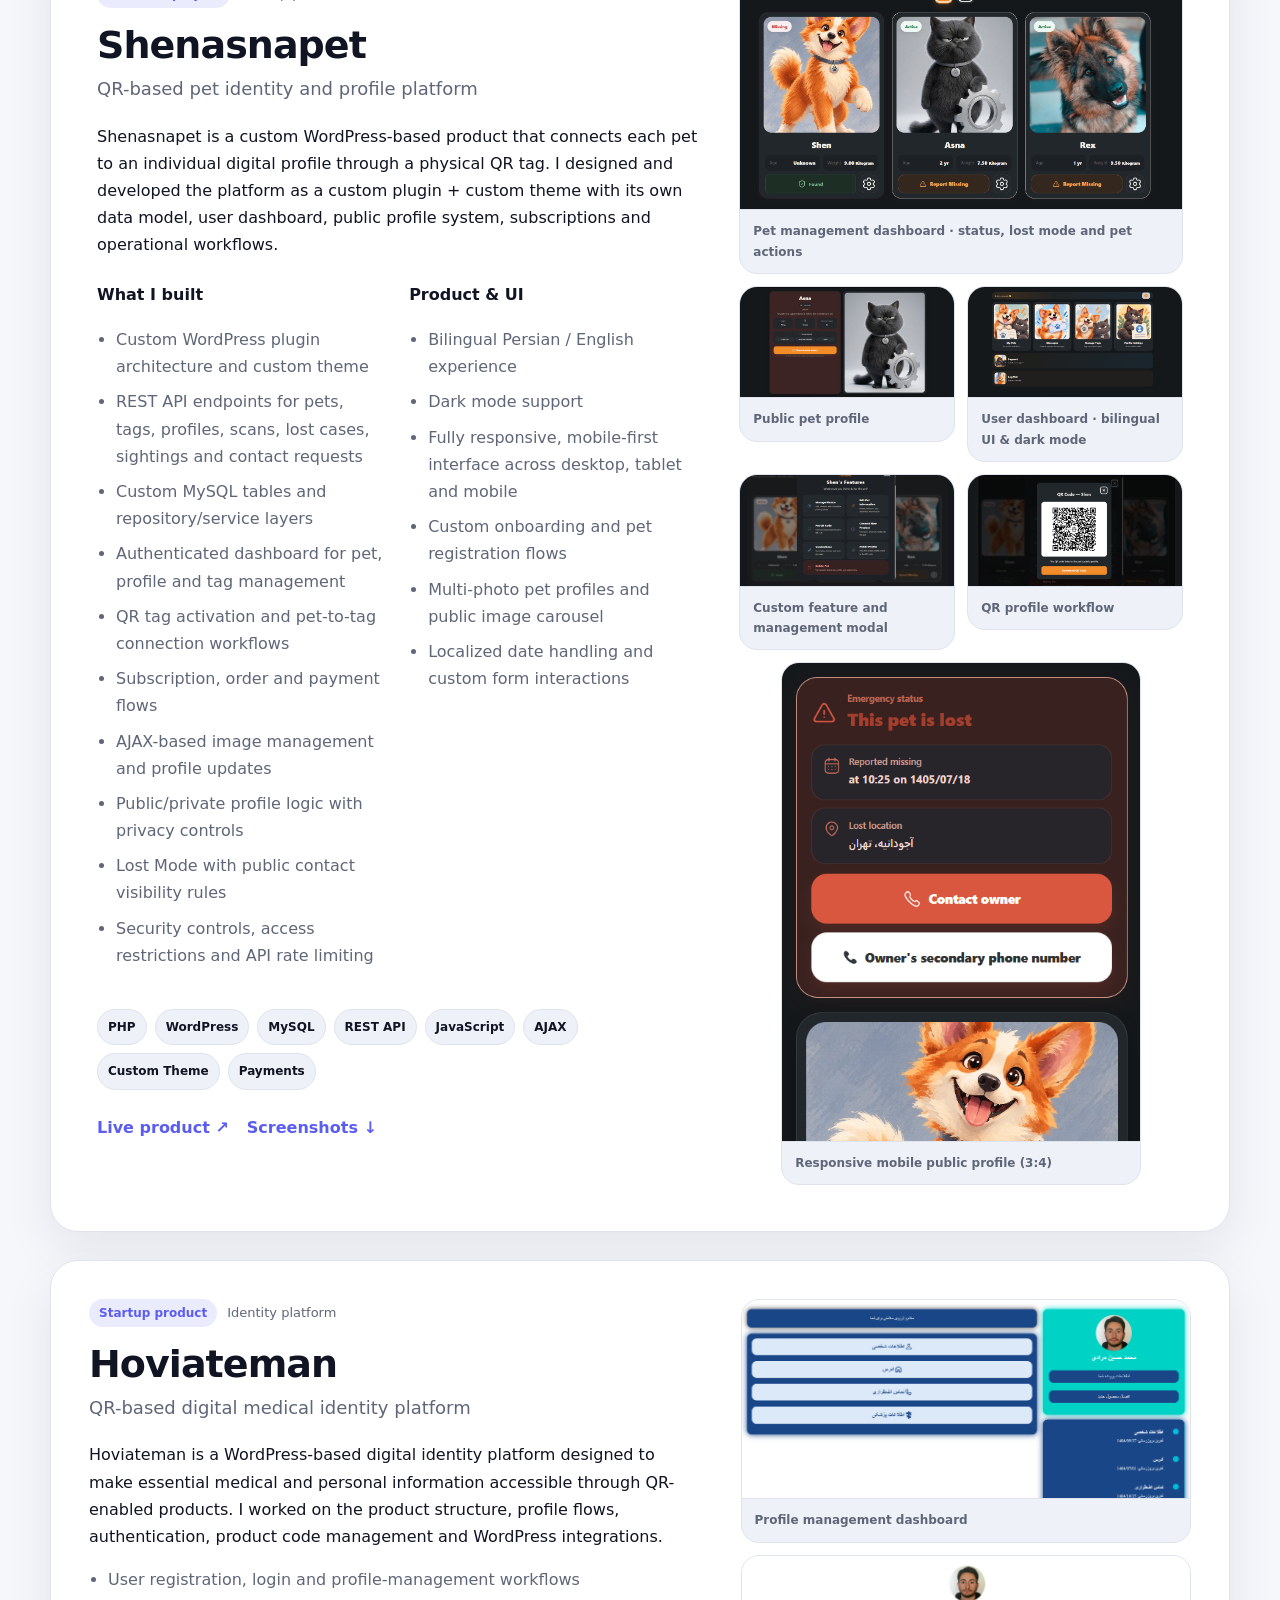
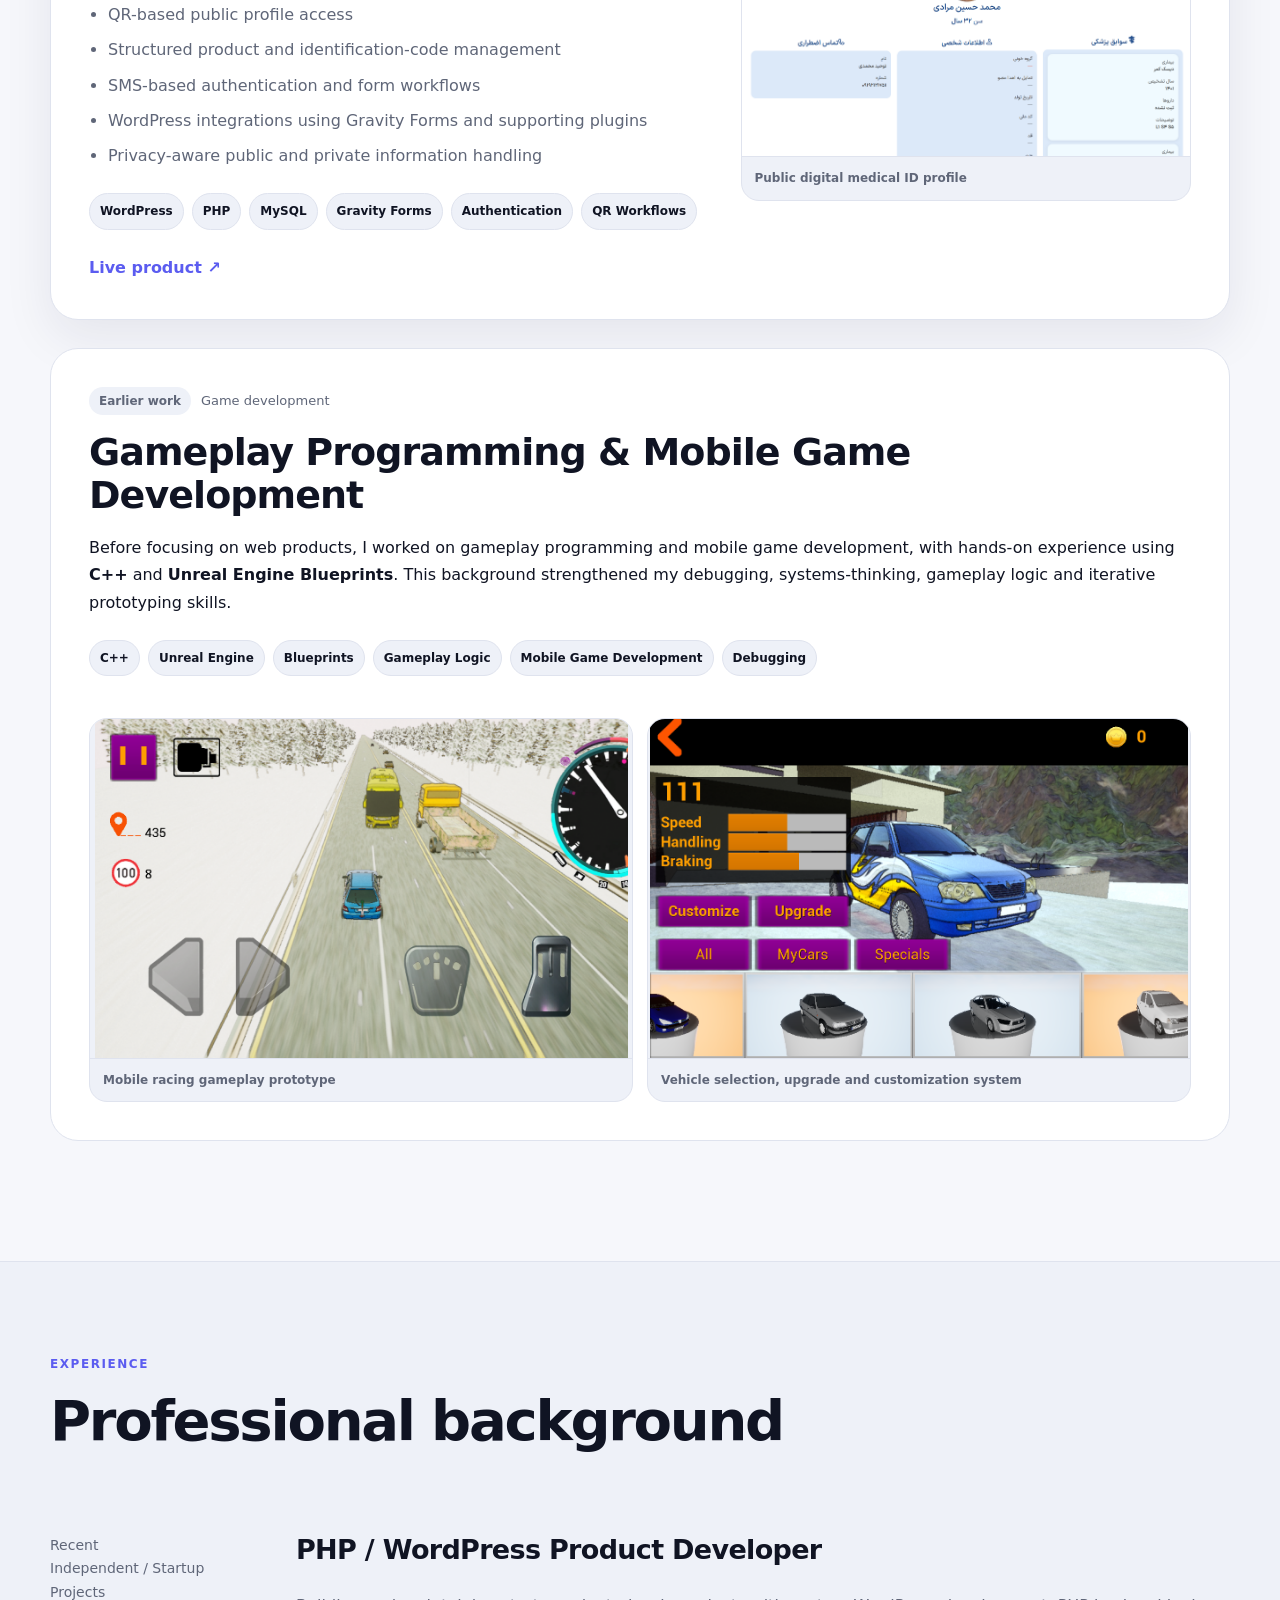
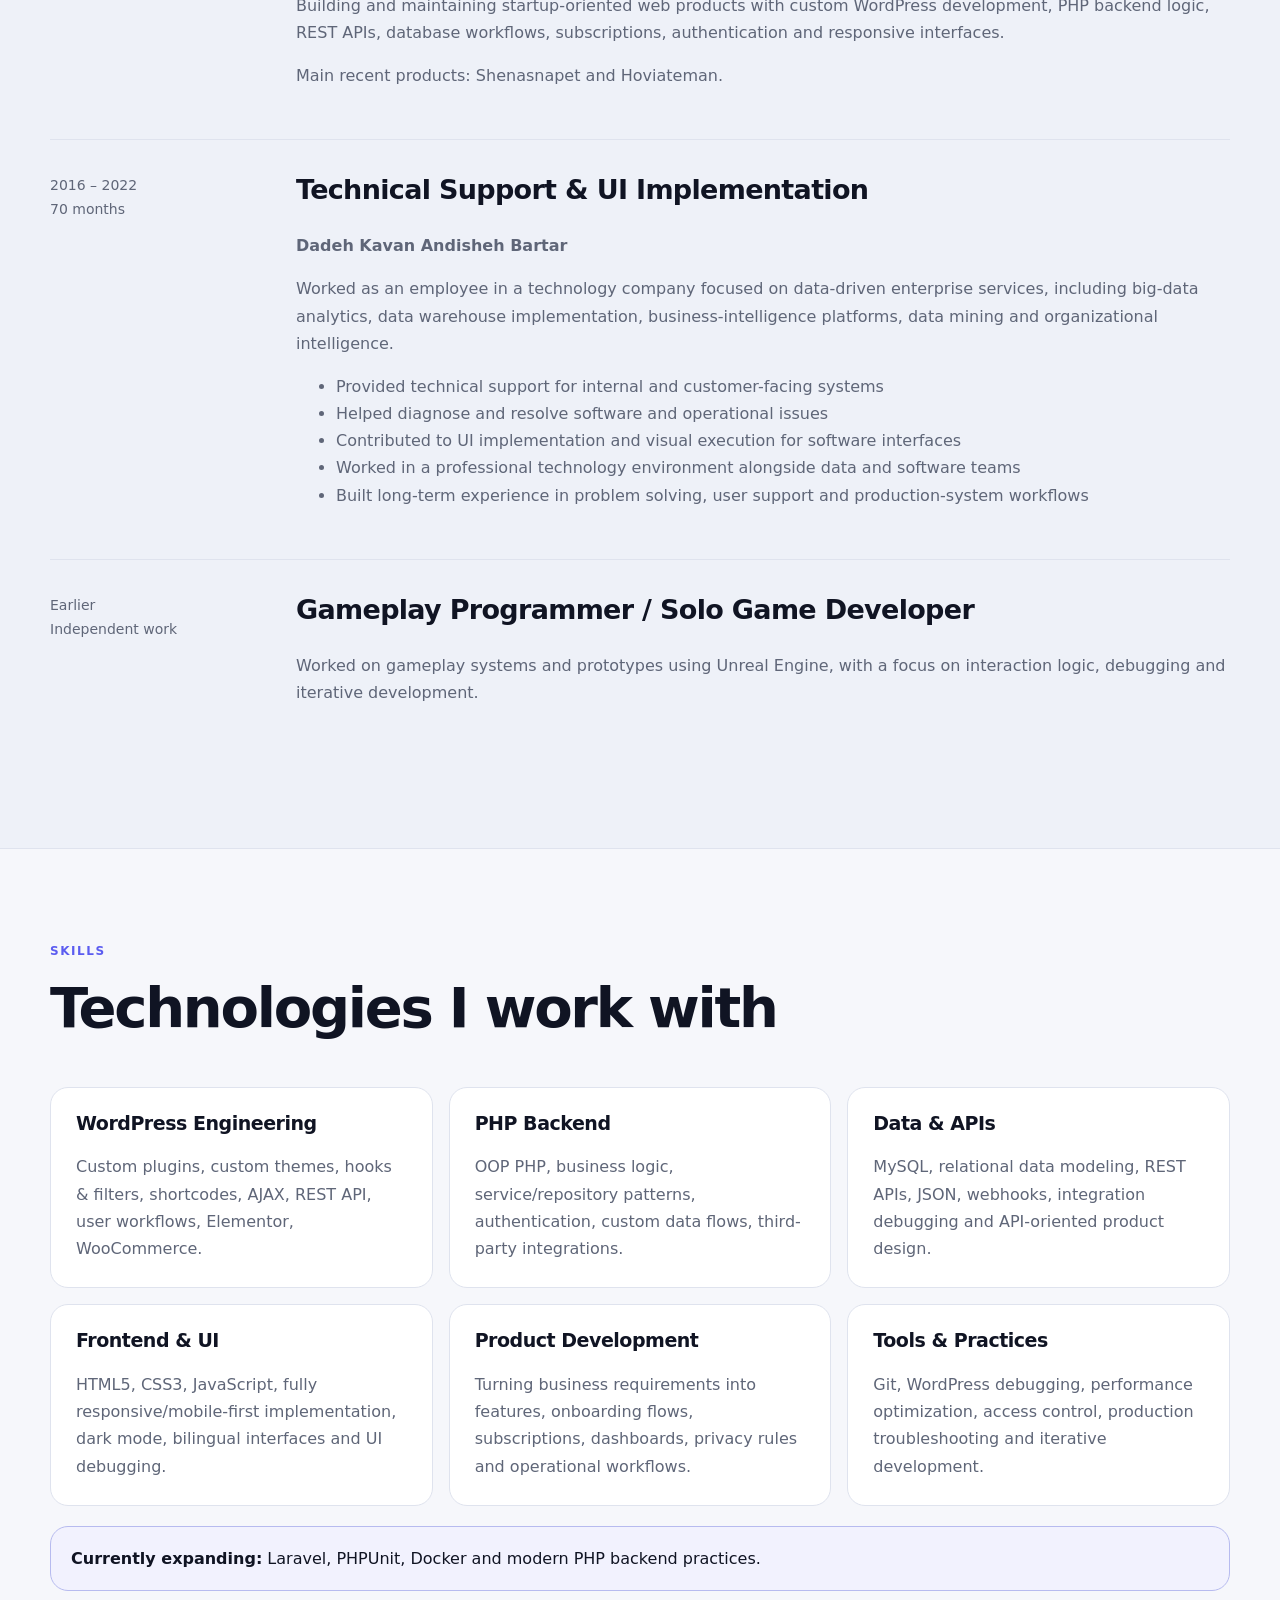
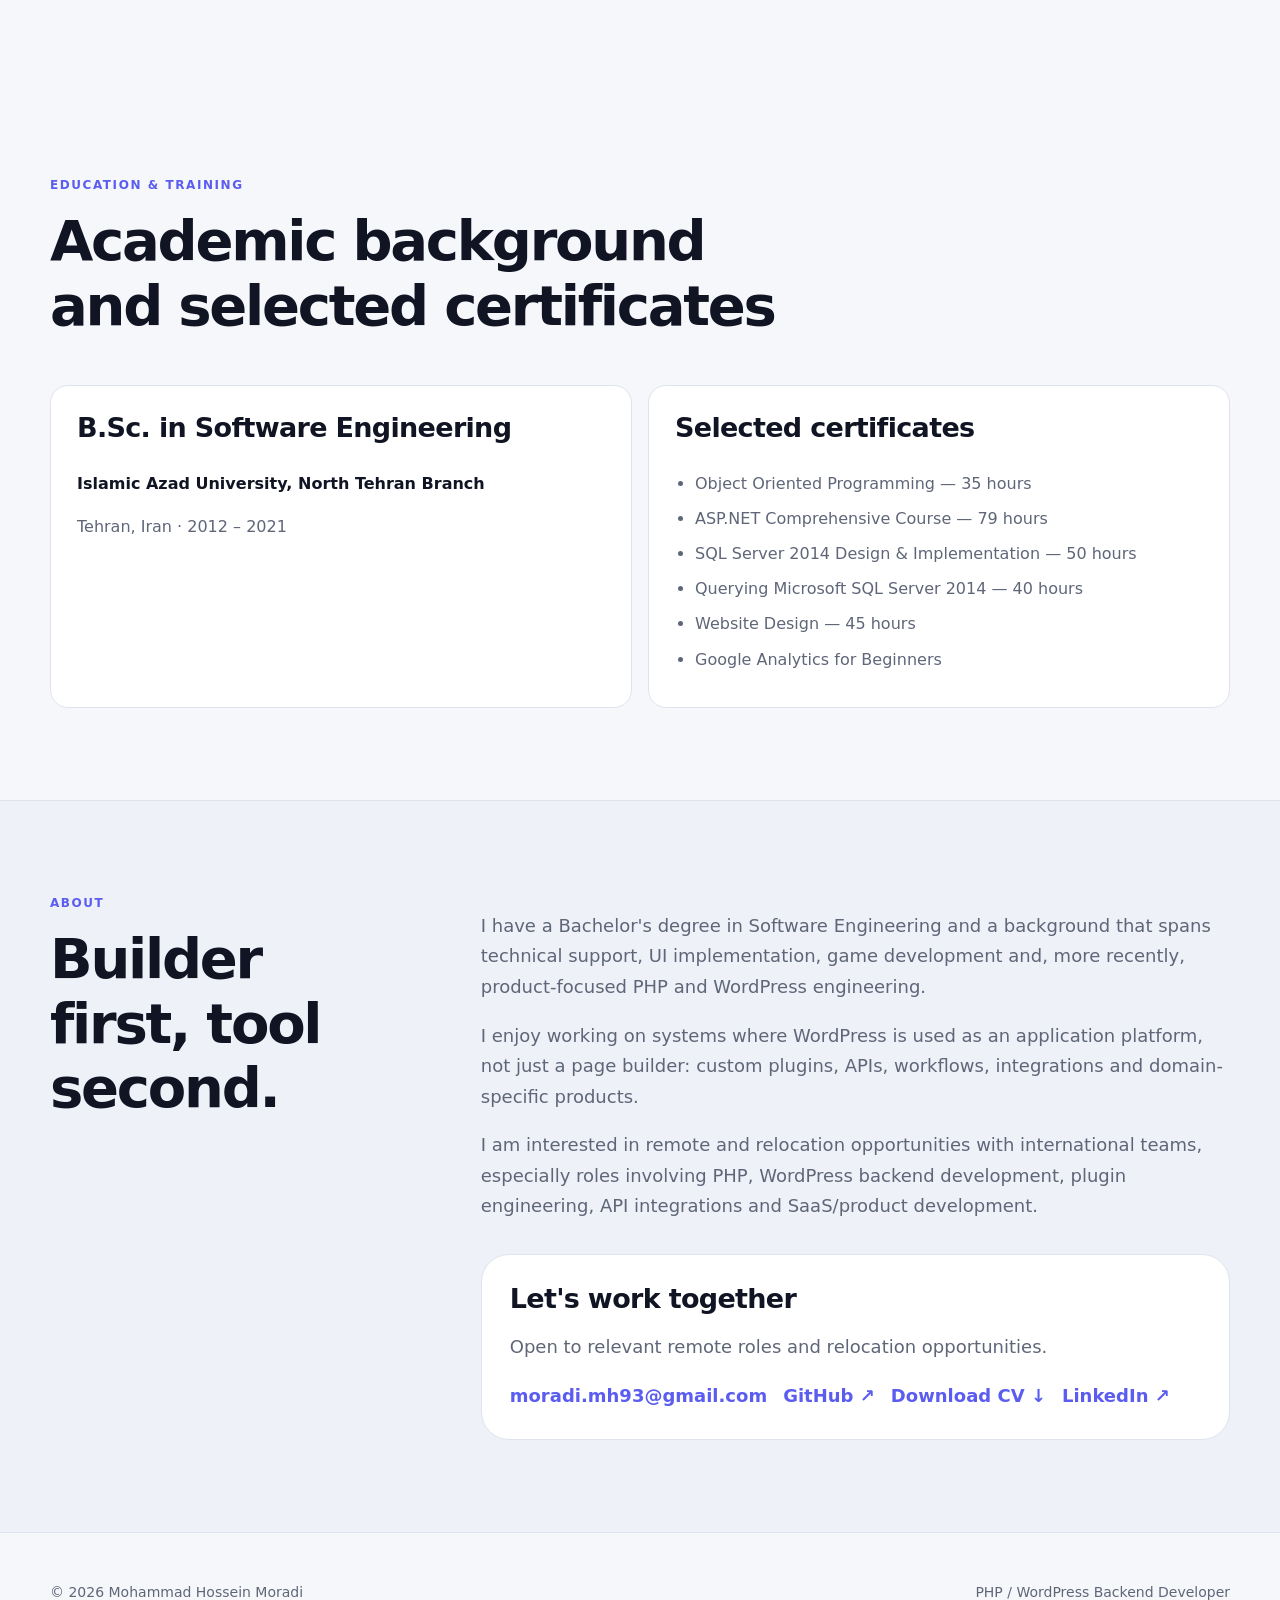
==== commit 7346b958: "Add LinkedIn profile to portfolio and CV" ====
--- a/index.html
+++ b/index.html
@@ -426,7 +426,7 @@
               <a href="mailto:moradi.mh93@gmail.com">moradi.mh93@gmail.com</a>
               <a href="https://github.com/mhmoradi93" target="_blank" rel="noopener noreferrer">GitHub ↗</a>
               <a href="assets/Mohammad-Hossein-Moradi-CV.pdf" download>Download CV ↓</a>
-              <span class="contact-pending">LinkedIn — profile in progress</span>
+              <a href="https://www.linkedin.com/in/mohammadhosseinmoradi/" target="_blank" rel="noopener noreferrer">LinkedIn ↗</a>
             </div>
           </div>
         </div>
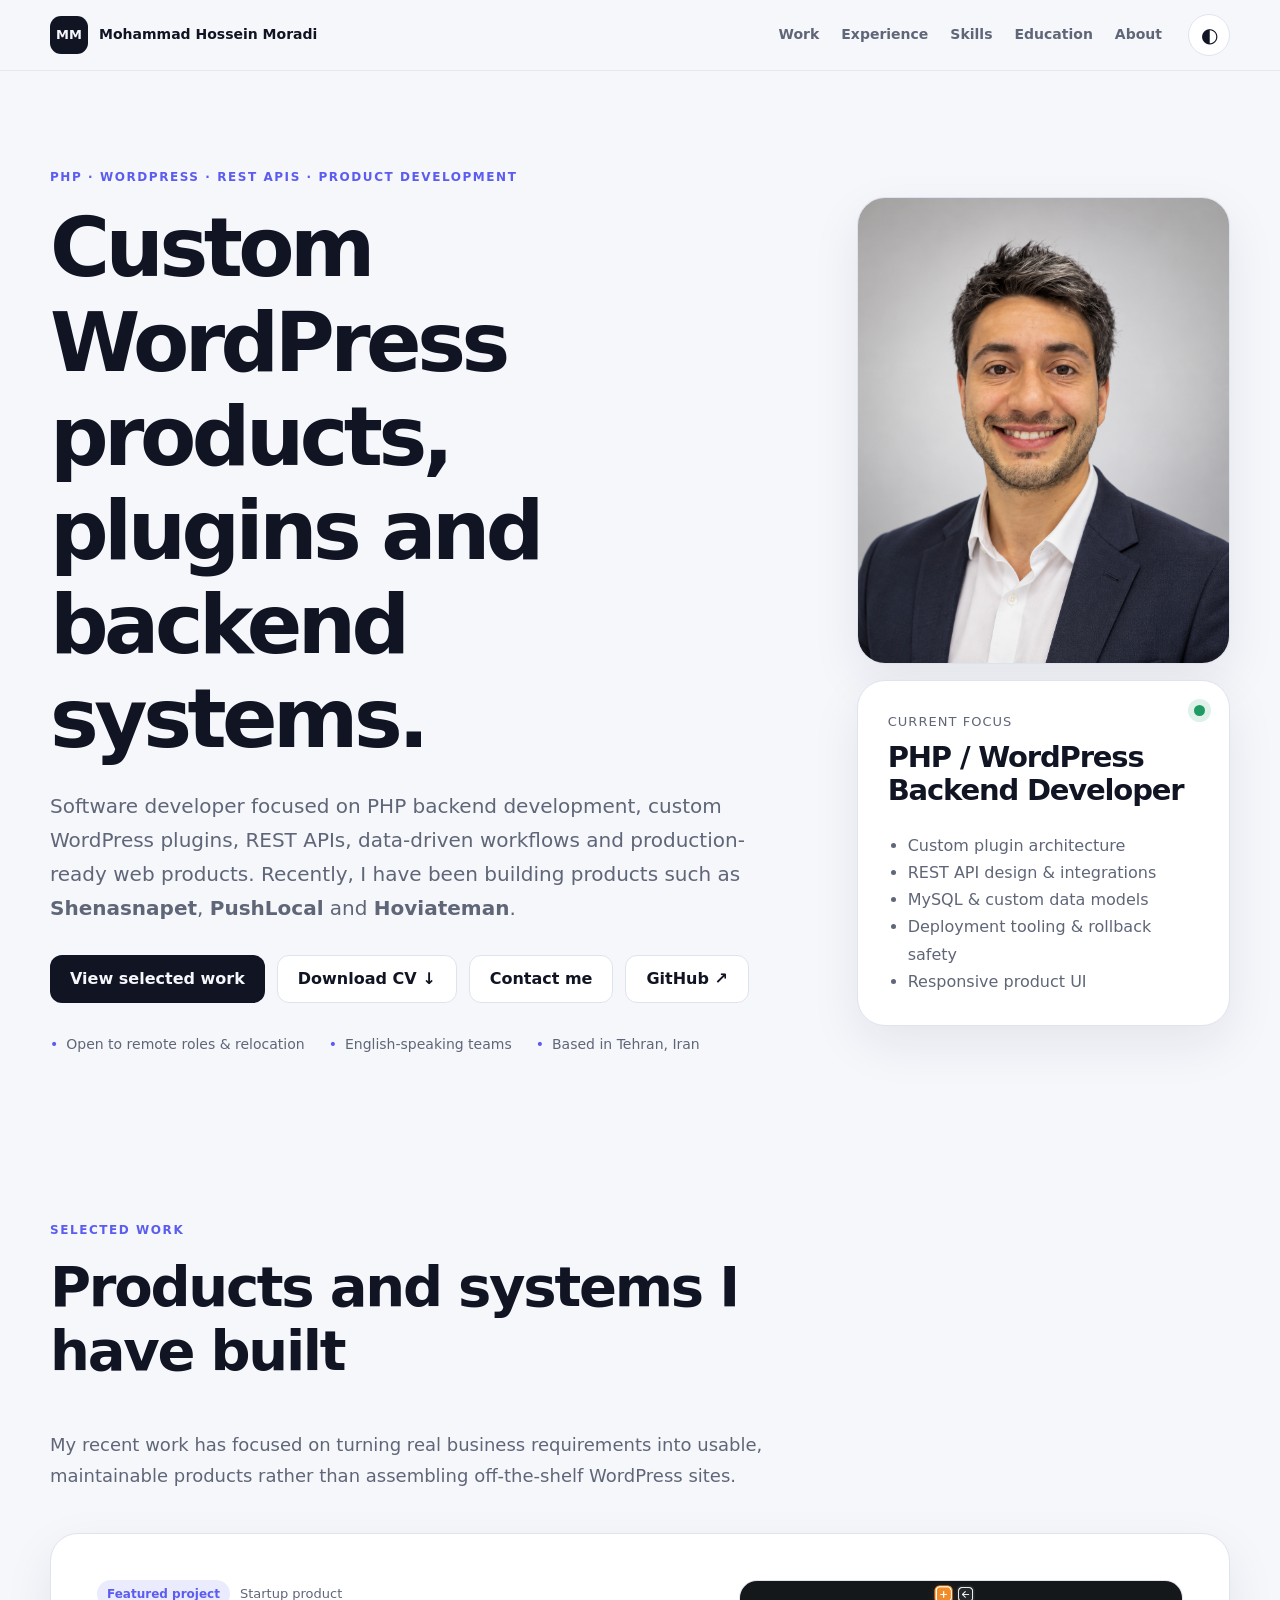
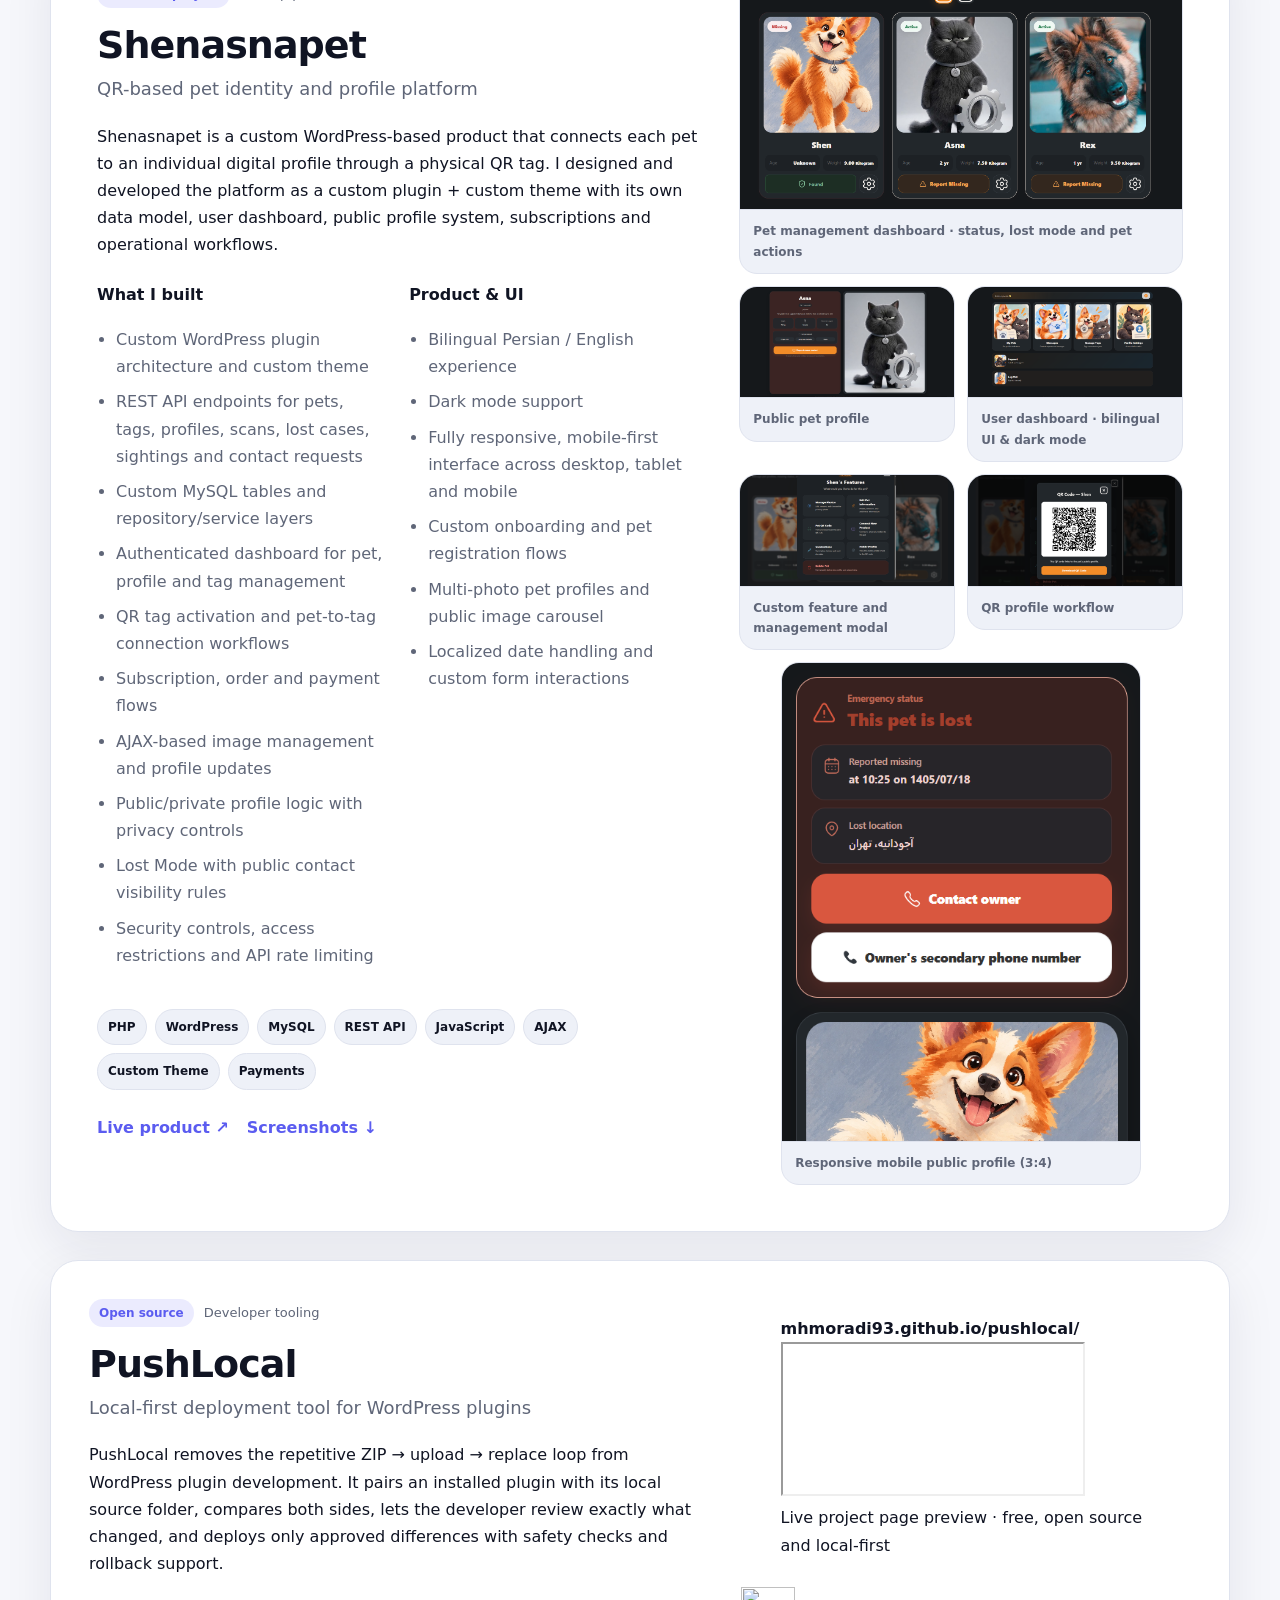
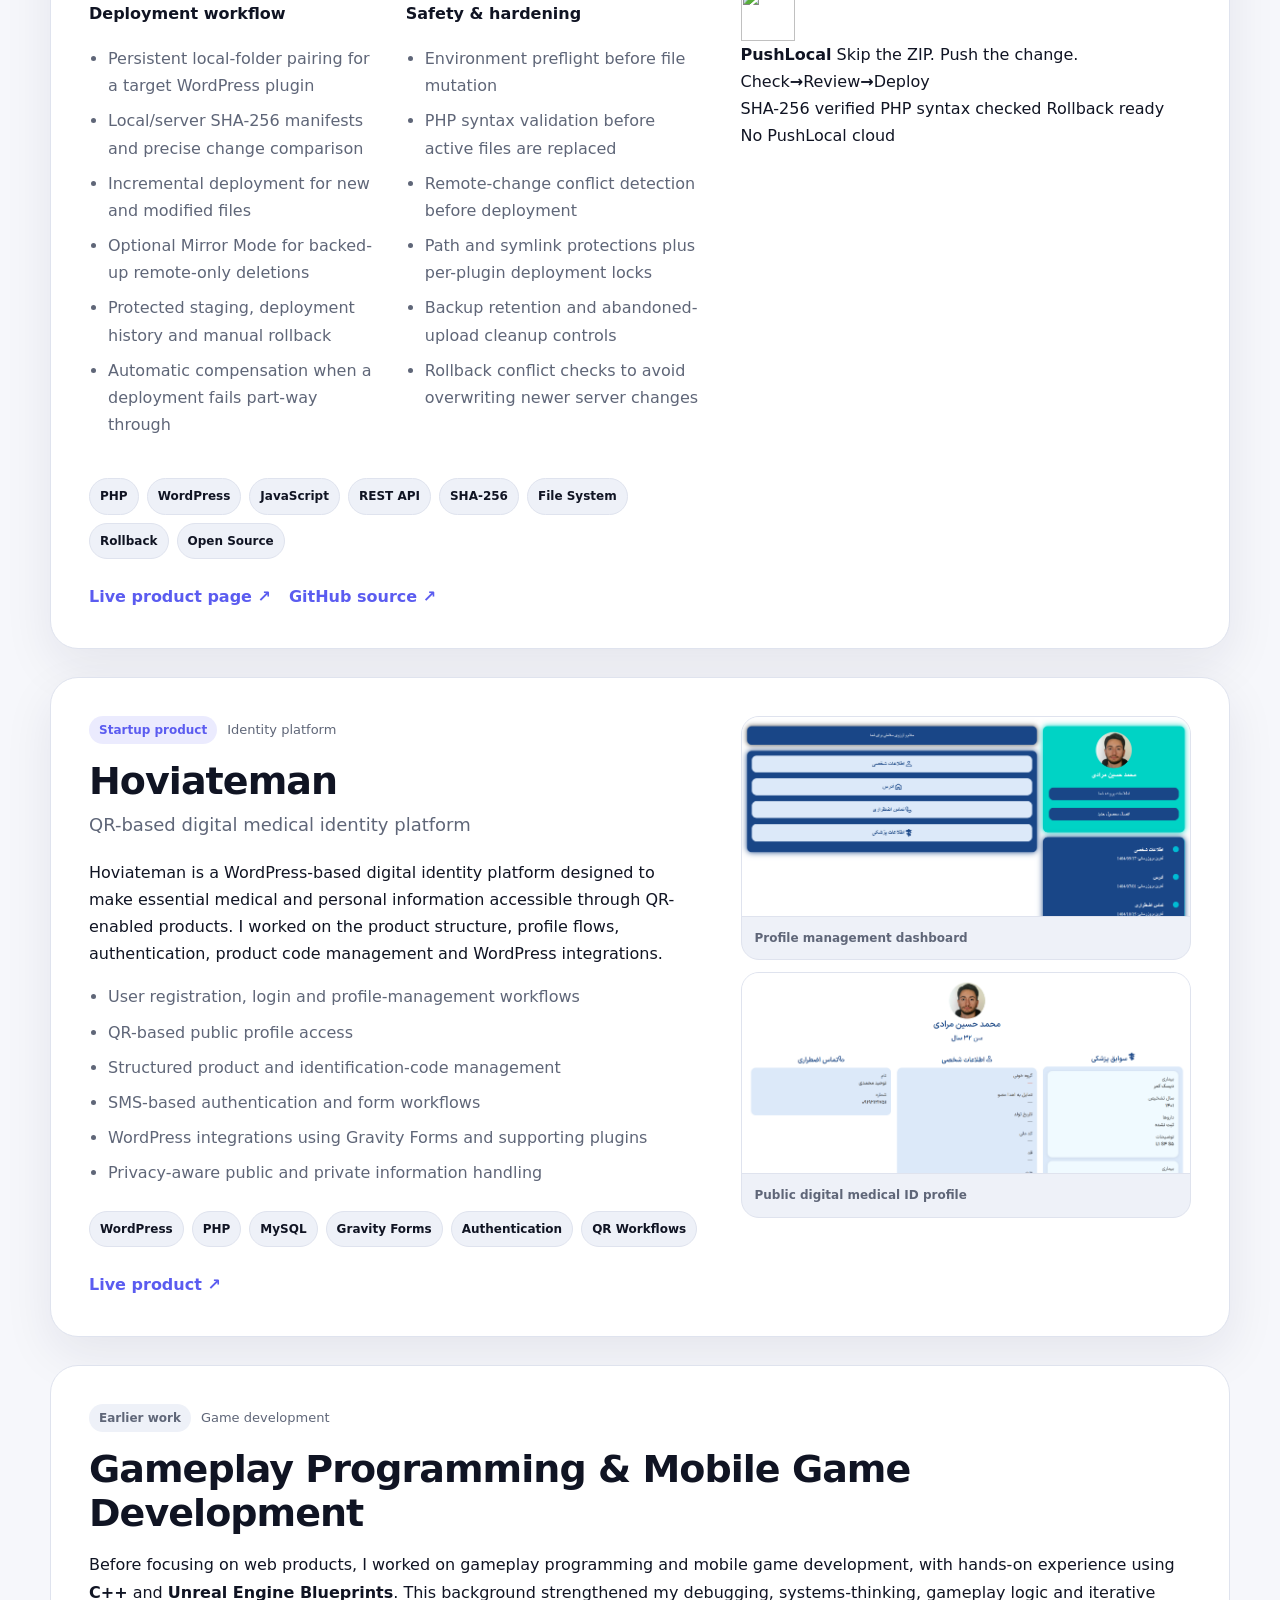
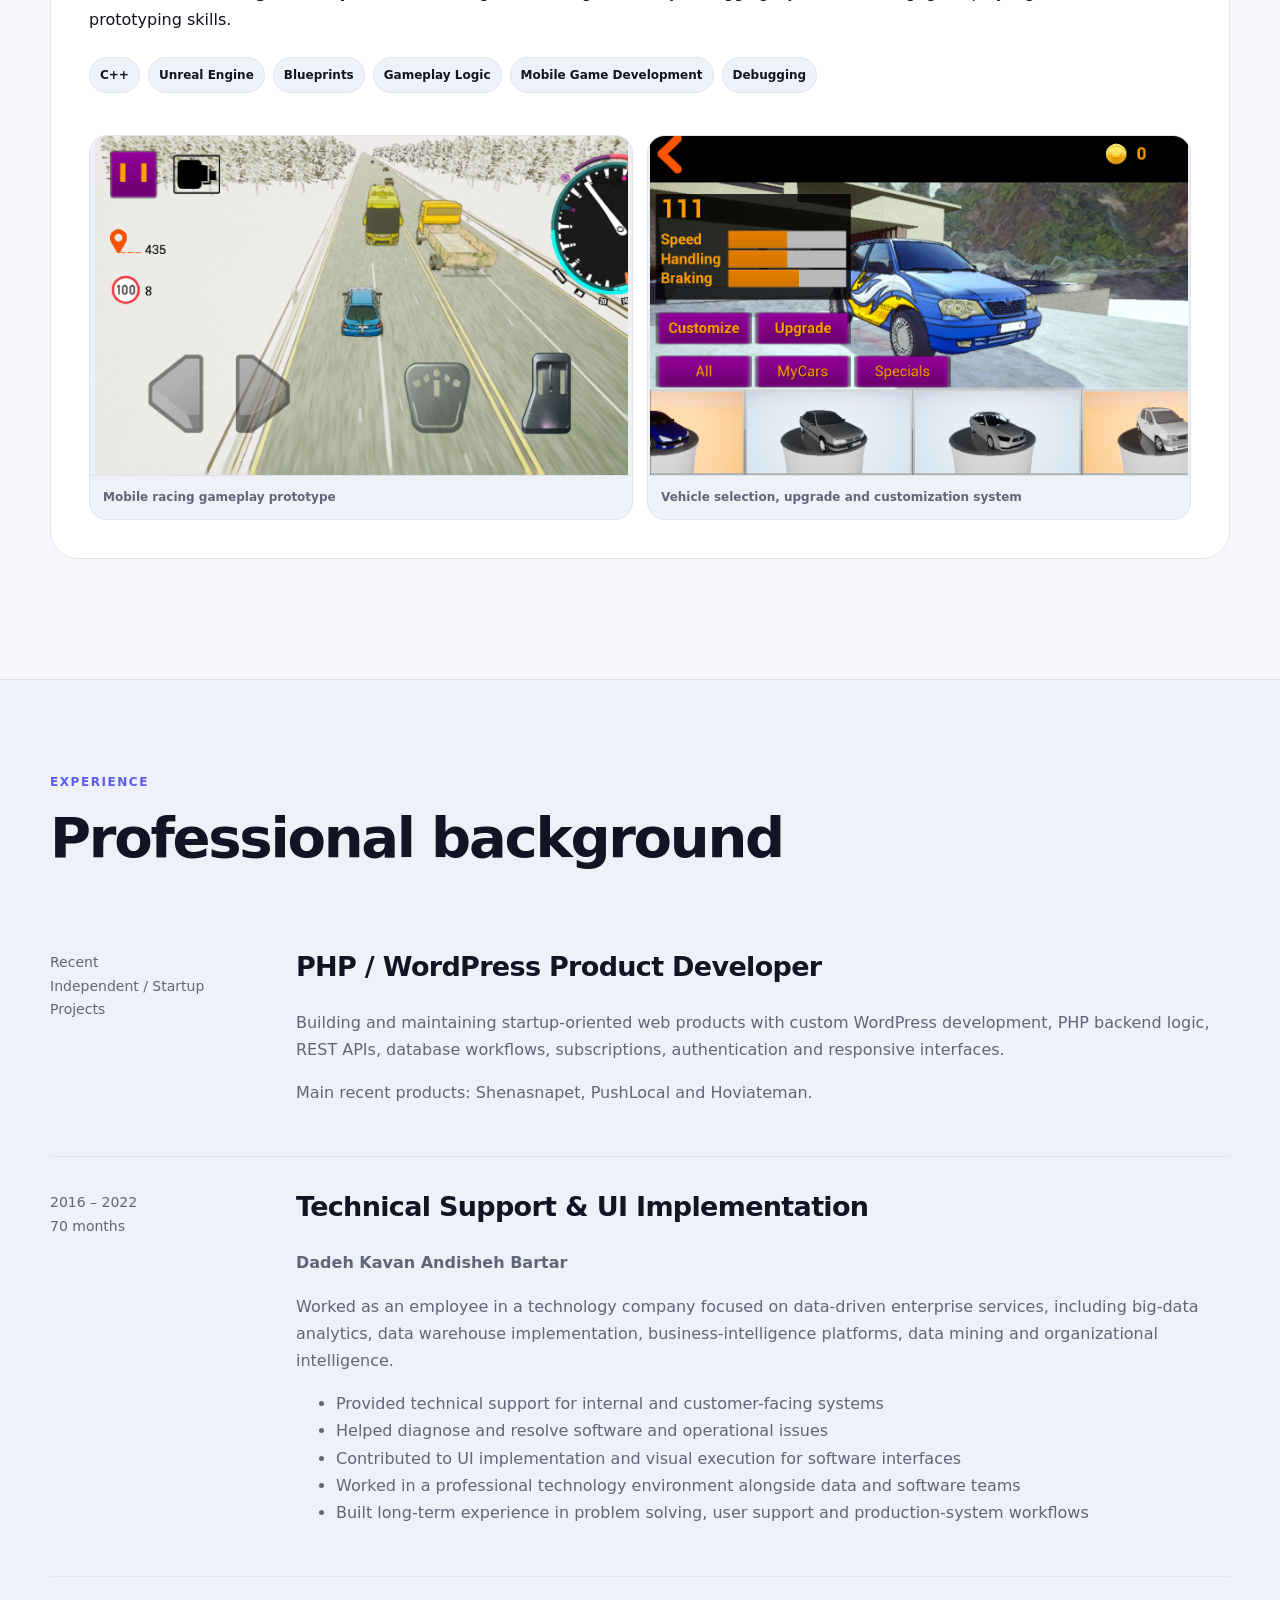
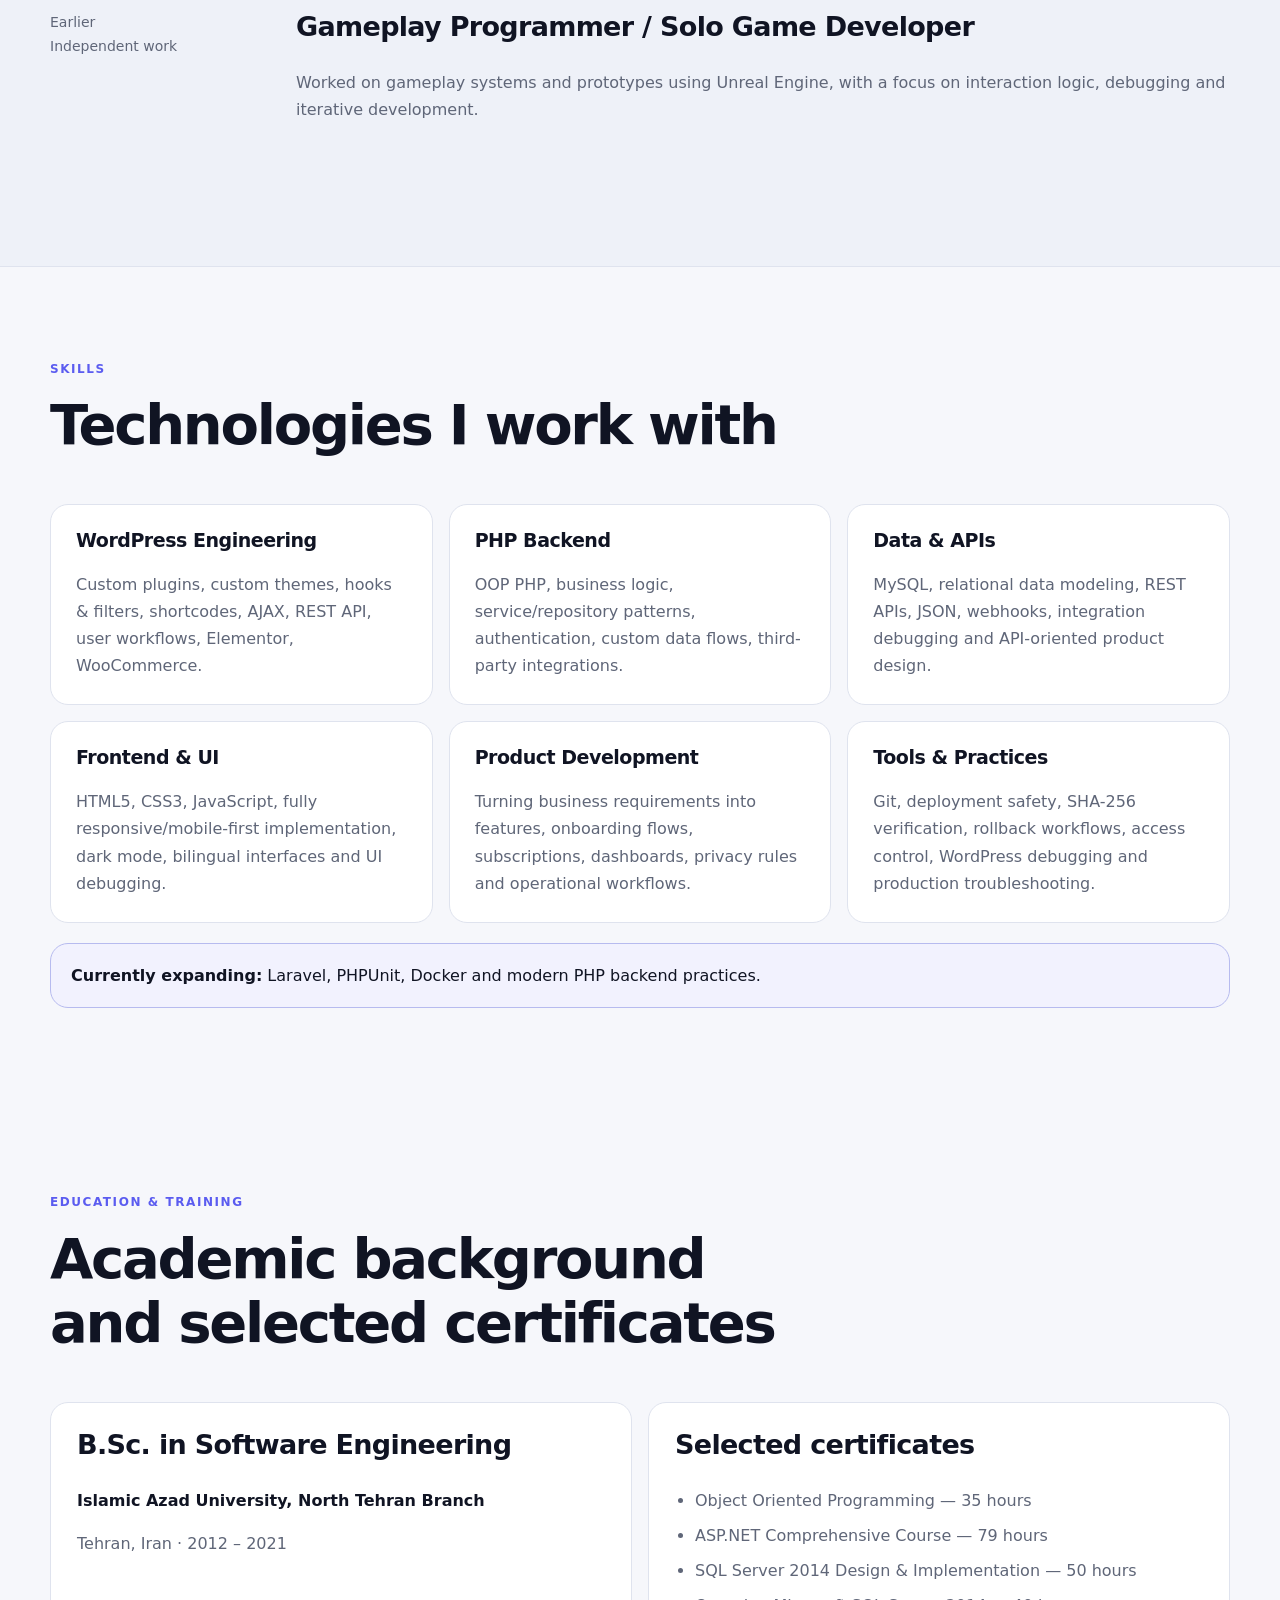
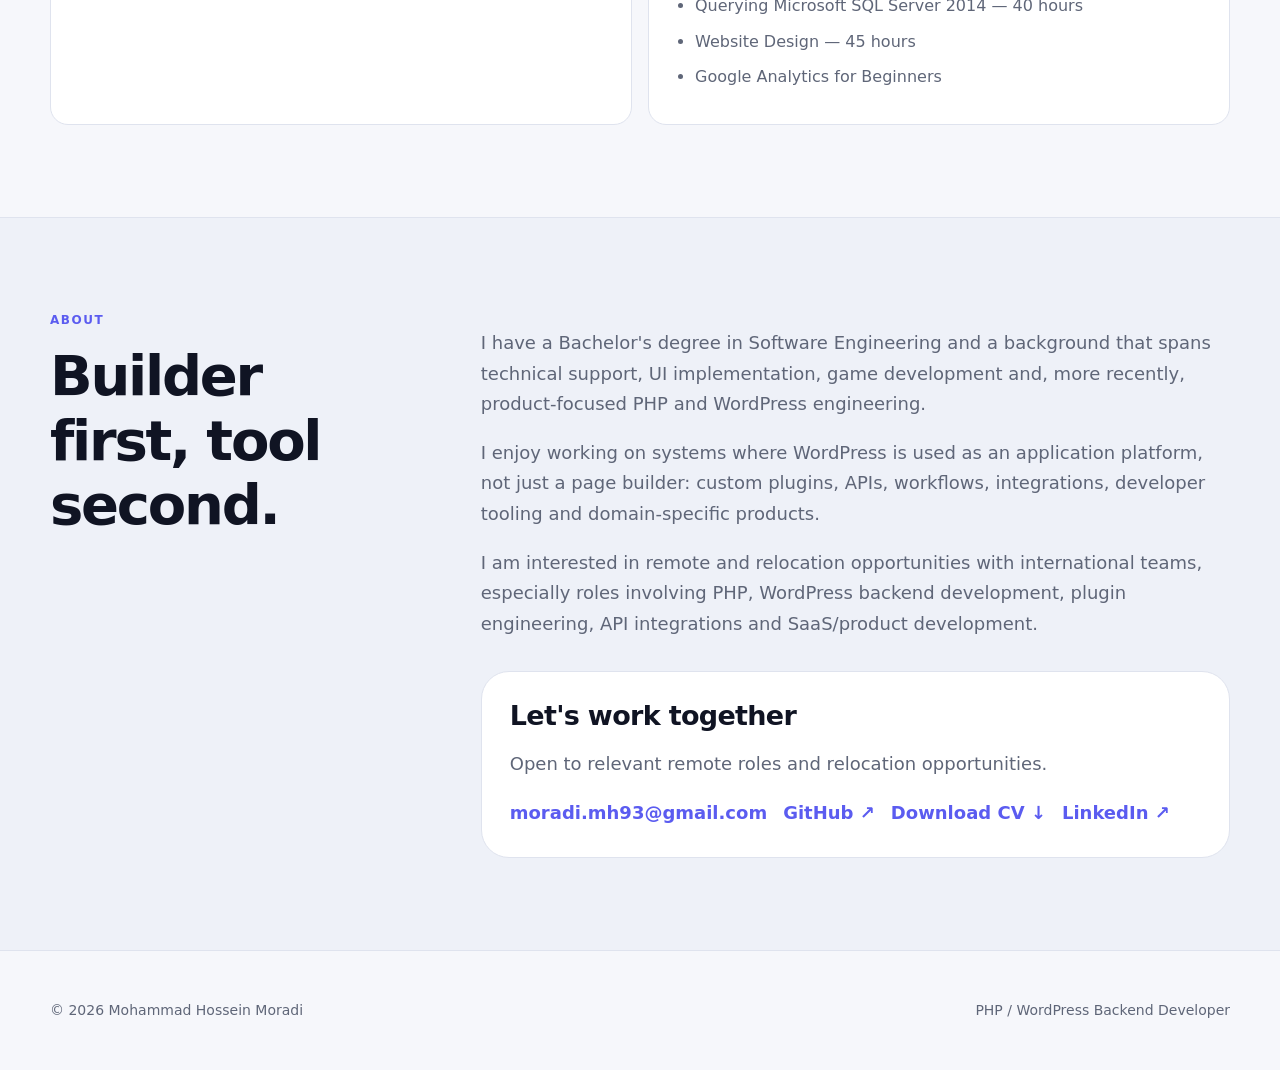
==== commit 55711416: "Feature PushLocal in portfolio" ====
--- a/index.html
+++ b/index.html
@@ -3,10 +3,10 @@
 <head>
   <meta charset="utf-8">
   <meta name="viewport" content="width=device-width, initial-scale=1">
-  <meta name="description" content="Mohammad Hossein Moradi — PHP / WordPress Backend Developer specializing in custom plugins, REST APIs, integrations and product development.">
+  <meta name="description" content="Mohammad Hossein Moradi — PHP / WordPress Backend Developer specializing in custom plugins, REST APIs, deployment tooling, integrations and product development.">
   <meta name="theme-color" content="#0b1020">
   <meta property="og:title" content="Mohammad Hossein Moradi — PHP / WordPress Backend Developer">
-  <meta property="og:description" content="PHP / WordPress Backend Developer specializing in custom plugins, REST APIs, integrations and product development.">
+  <meta property="og:description" content="PHP / WordPress Backend Developer specializing in custom plugins, REST APIs, deployment tooling, integrations and product development.">
   <meta property="og:type" content="website">
   <meta property="og:url" content="https://mhmoradi93.github.io/">
   <meta property="og:image" content="https://mhmoradi93.github.io/assets/shenasnapet-pets.webp">
@@ -44,8 +44,8 @@
           <p class="lead">
             Software developer focused on PHP backend development, custom WordPress plugins,
             REST APIs, data-driven workflows and production-ready web products.
-            Recently, I have been building startup products such as
-            <strong>Shenasnapet</strong> and <strong>Hoviateman</strong>.
+            Recently, I have been building products such as
+            <strong>Shenasnapet</strong>, <strong>PushLocal</strong> and <strong>Hoviateman</strong>.
           </p>
 
           <div class="hero-actions">
@@ -74,7 +74,7 @@
               <li>Custom plugin architecture</li>
               <li>REST API design & integrations</li>
               <li>MySQL & custom data models</li>
-              <li>WooCommerce / payment workflows</li>
+              <li>Deployment tooling & rollback safety</li>
               <li>Responsive product UI</li>
             </ul>
           </div>
@@ -182,6 +182,103 @@
           </div>
         </article>
 
+        <article class="project pushlocal-project">
+          <div class="project-copy">
+            <div class="project-topline">
+              <span class="badge">Open source</span>
+              <span class="project-type">Developer tooling</span>
+            </div>
+            <h3>PushLocal</h3>
+            <p class="project-subtitle">Local-first deployment tool for WordPress plugins</p>
+            <p>
+              PushLocal removes the repetitive ZIP → upload → replace loop from WordPress plugin
+              development. It pairs an installed plugin with its local source folder, compares both
+              sides, lets the developer review exactly what changed, and deploys only approved
+              differences with safety checks and rollback support.
+            </p>
+
+            <div class="project-grid">
+              <div>
+                <h4>Deployment workflow</h4>
+                <ul>
+                  <li>Persistent local-folder pairing for a target WordPress plugin</li>
+                  <li>Local/server SHA-256 manifests and precise change comparison</li>
+                  <li>Incremental deployment for new and modified files</li>
+                  <li>Optional Mirror Mode for backed-up remote-only deletions</li>
+                  <li>Protected staging, deployment history and manual rollback</li>
+                  <li>Automatic compensation when a deployment fails part-way through</li>
+                </ul>
+              </div>
+              <div>
+                <h4>Safety & hardening</h4>
+                <ul>
+                  <li>Environment preflight before file mutation</li>
+                  <li>PHP syntax validation before active files are replaced</li>
+                  <li>Remote-change conflict detection before deployment</li>
+                  <li>Path and symlink protections plus per-plugin deployment locks</li>
+                  <li>Backup retention and abandoned-upload cleanup controls</li>
+                  <li>Rollback conflict checks to avoid overwriting newer server changes</li>
+                </ul>
+              </div>
+            </div>
+
+            <div class="stack">
+              <span>PHP</span><span>WordPress</span><span>JavaScript</span><span>REST API</span>
+              <span>SHA-256</span><span>File System</span><span>Rollback</span><span>Open Source</span>
+            </div>
+
+            <div class="project-links">
+              <a href="https://mhmoradi93.github.io/pushlocal/" target="_blank" rel="noopener noreferrer">Live product page ↗</a>
+              <a href="https://github.com/mhmoradi93/pushlocal" target="_blank" rel="noopener noreferrer">GitHub source ↗</a>
+            </div>
+          </div>
+
+          <div class="project-visual pushlocal-visual">
+            <figure class="pushlocal-live-preview">
+              <div class="pushlocal-browser-bar" aria-hidden="true">
+                <span></span><span></span><span></span>
+                <strong>mhmoradi93.github.io/pushlocal/</strong>
+              </div>
+              <div class="pushlocal-frame-wrap">
+                <iframe
+                  src="https://mhmoradi93.github.io/pushlocal/"
+                  title="PushLocal live product page preview"
+                  loading="lazy"
+                  tabindex="-1"
+                ></iframe>
+              </div>
+              <figcaption>Live project page preview · free, open source and local-first</figcaption>
+            </figure>
+
+            <div class="pushlocal-summary-card">
+              <div class="pushlocal-brand-row">
+                <img
+                  src="https://raw.githubusercontent.com/mhmoradi93/pushlocal/main/assets/brand/mark.svg"
+                  alt=""
+                  width="54"
+                  height="54"
+                  loading="lazy"
+                >
+                <div>
+                  <strong>PushLocal</strong>
+                  <span>Skip the ZIP. Push the change.</span>
+                </div>
+              </div>
+
+              <div class="pushlocal-flow" aria-label="PushLocal workflow">
+                <span>Check</span><b>→</b><span>Review</span><b>→</b><span>Deploy</span>
+              </div>
+
+              <div class="pushlocal-signals">
+                <span>SHA-256 verified</span>
+                <span>PHP syntax checked</span>
+                <span>Rollback ready</span>
+                <span>No PushLocal cloud</span>
+              </div>
+            </div>
+          </div>
+        </article>
+
         <article class="project">
           <div class="project-copy">
             <div class="project-topline">
@@ -281,7 +378,7 @@
                 authentication and responsive interfaces.
               </p>
               <p class="muted">
-                Main recent products: Shenasnapet and Hoviateman.
+                Main recent products: Shenasnapet, PushLocal and Hoviateman.
               </p>
             </div>
           </article>
@@ -356,7 +453,7 @@
           </div>
           <div class="skill-card">
             <h3>Tools & Practices</h3>
-            <p>Git, WordPress debugging, performance optimization, access control, production troubleshooting and iterative development.</p>
+            <p>Git, deployment safety, SHA-256 verification, rollback workflows, access control, WordPress debugging and production troubleshooting.</p>
           </div>
         </div>
 
@@ -410,8 +507,8 @@
           </p>
           <p>
             I enjoy working on systems where WordPress is used as an application platform,
-            not just a page builder: custom plugins, APIs, workflows, integrations and
-            domain-specific products.
+            not just a page builder: custom plugins, APIs, workflows, integrations,
+            developer tooling and domain-specific products.
           </p>
           <p>
             I am interested in remote and relocation opportunities with international teams,
